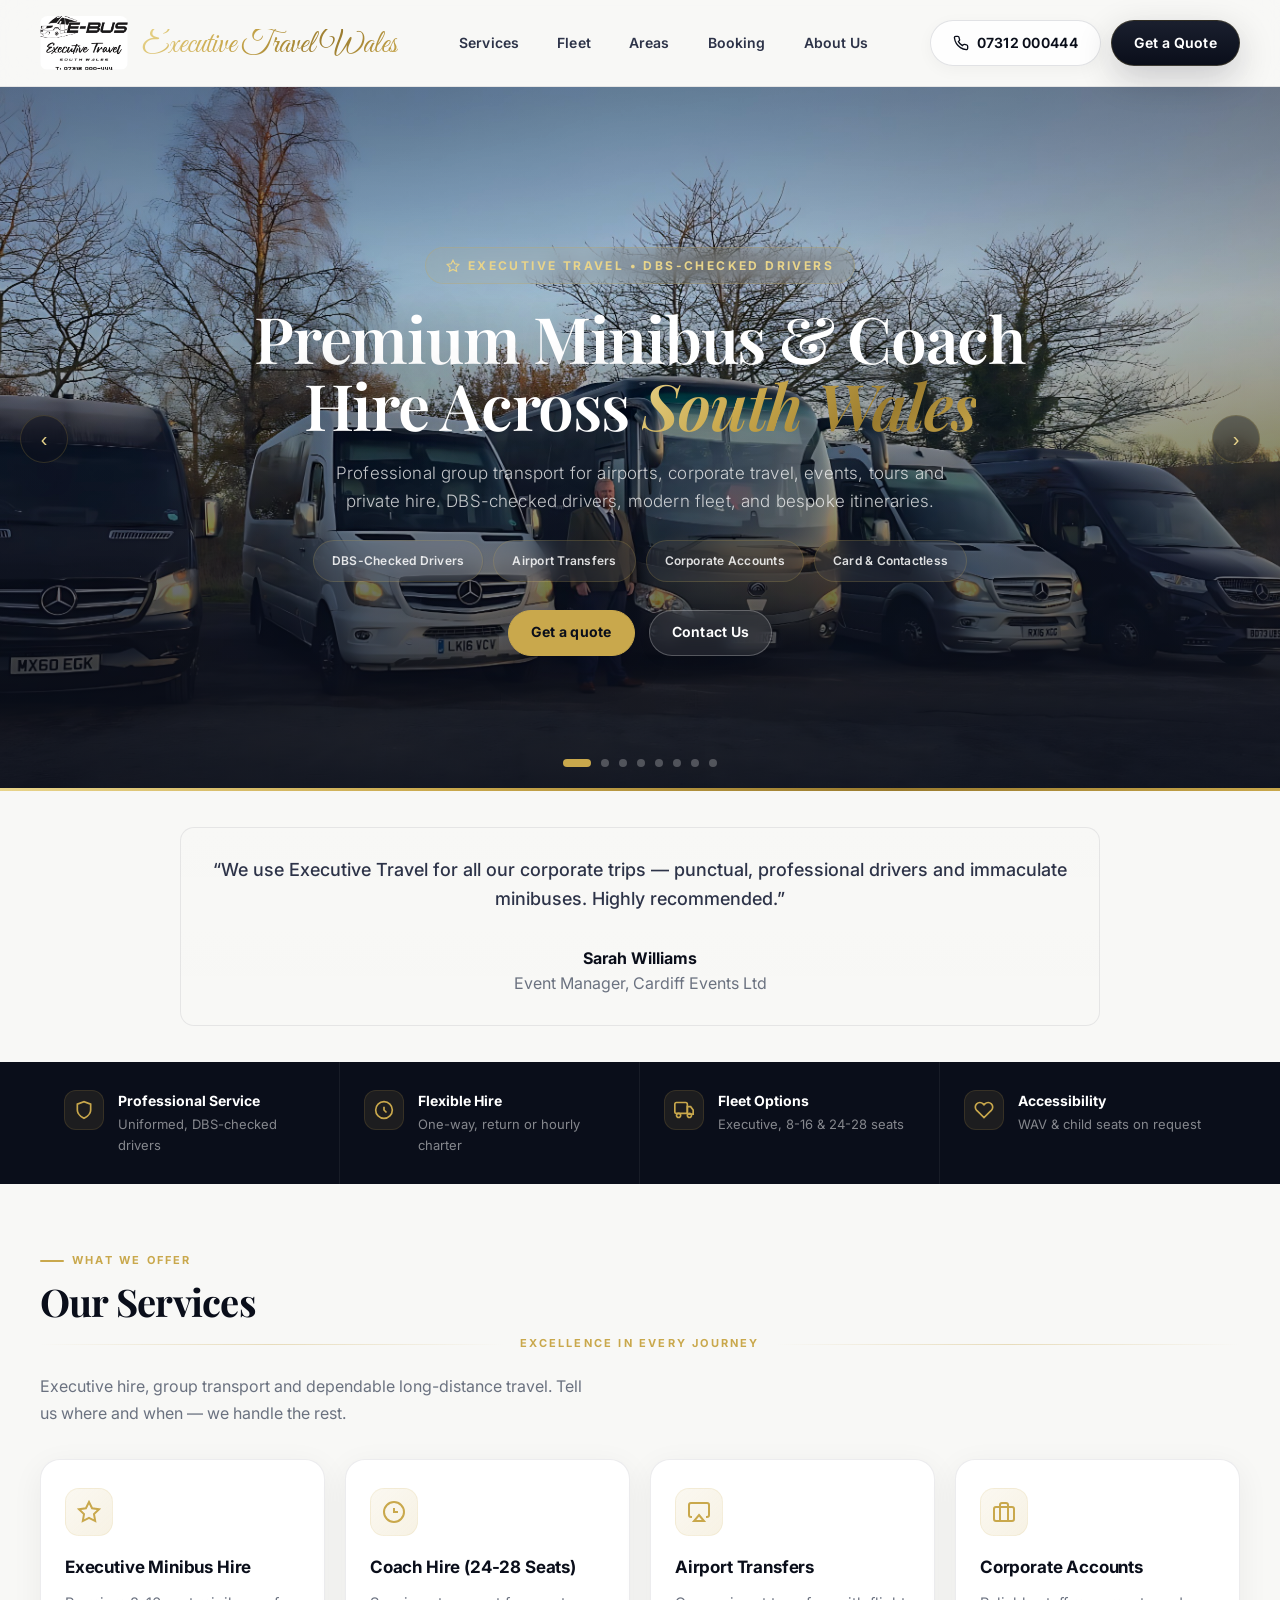
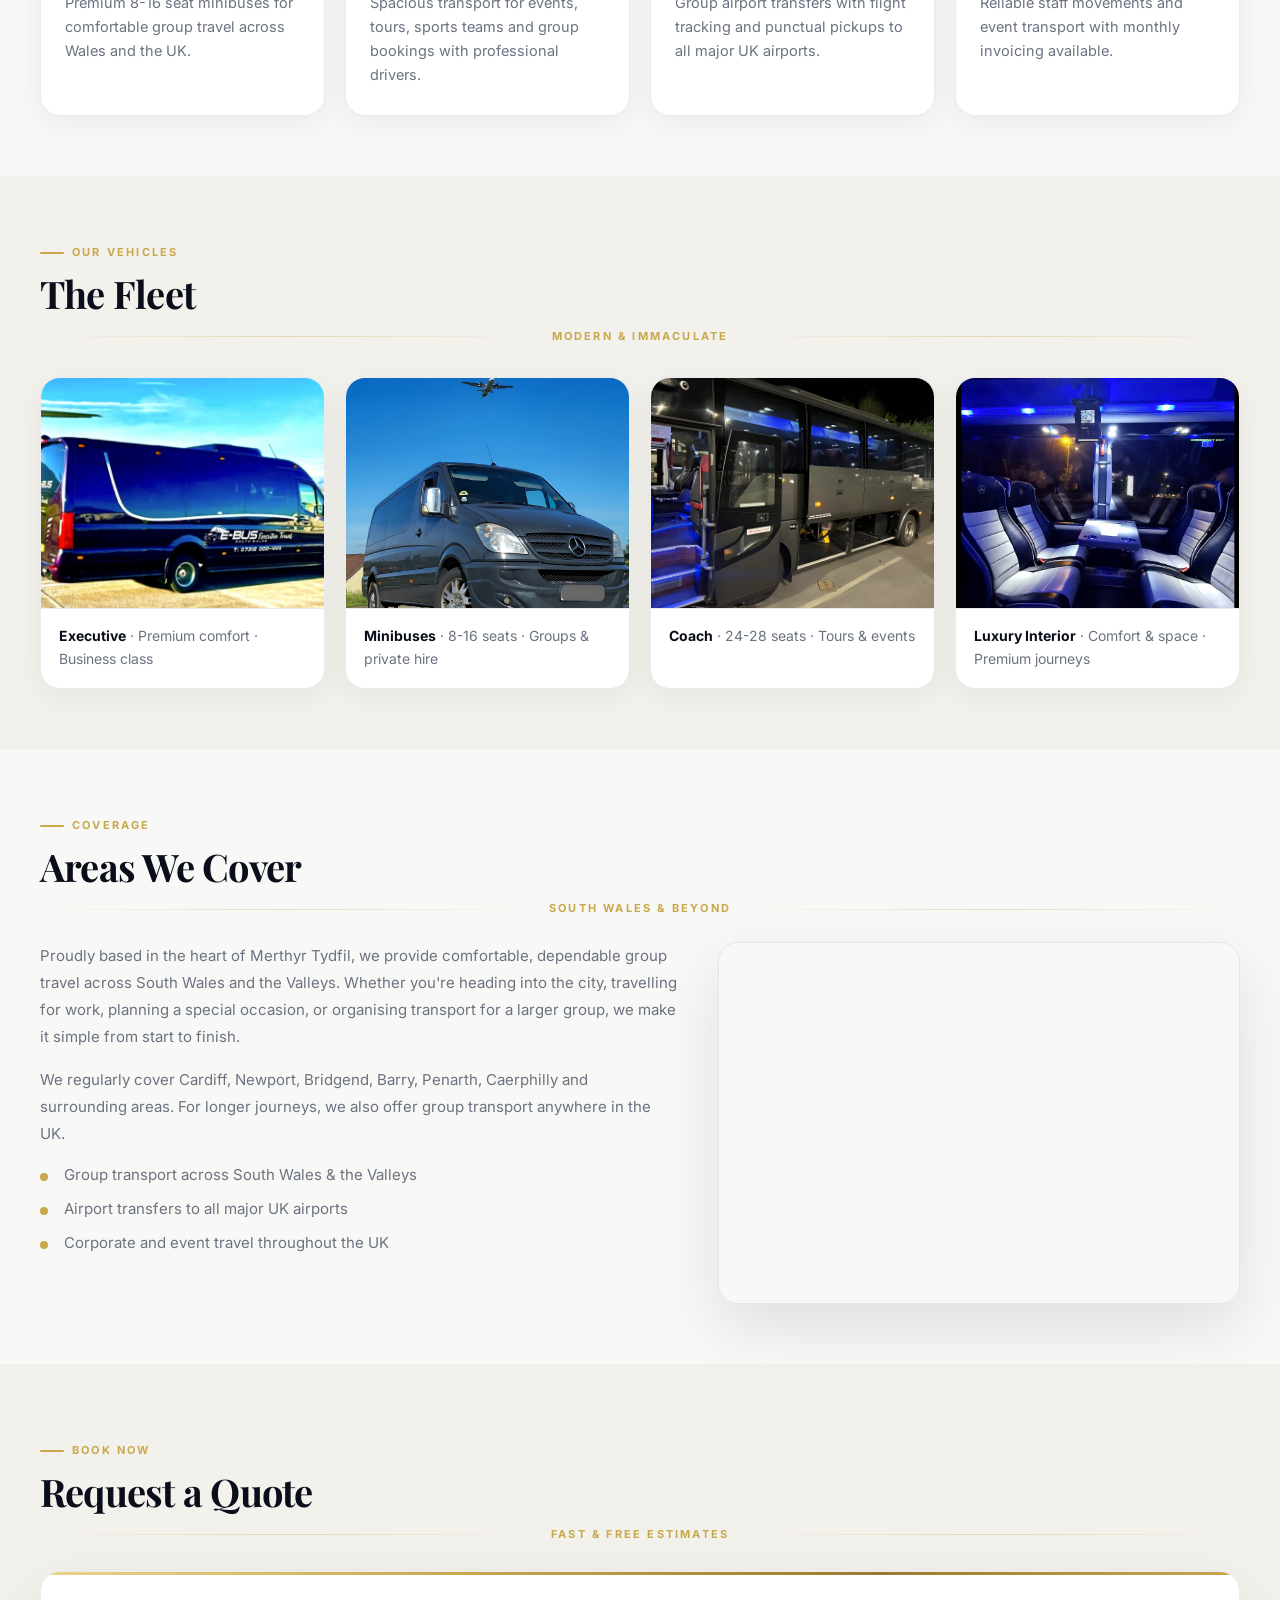
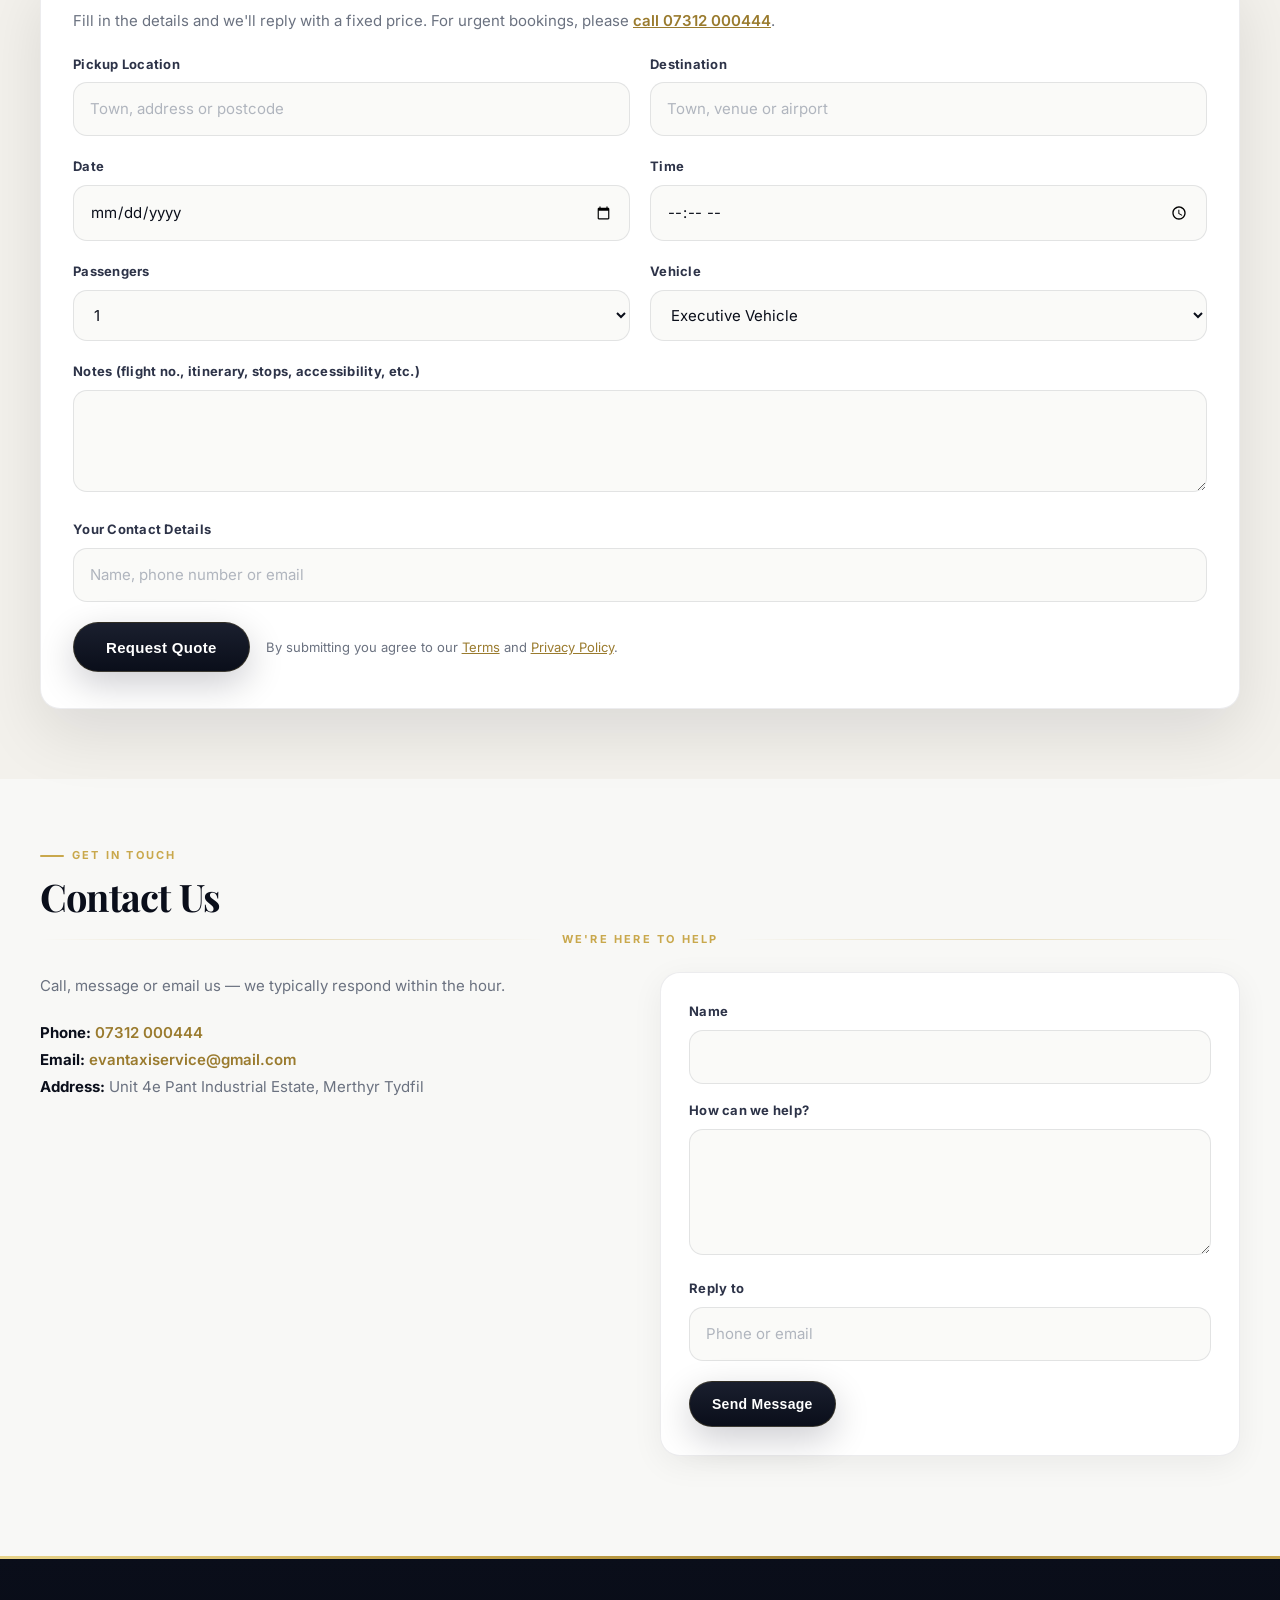
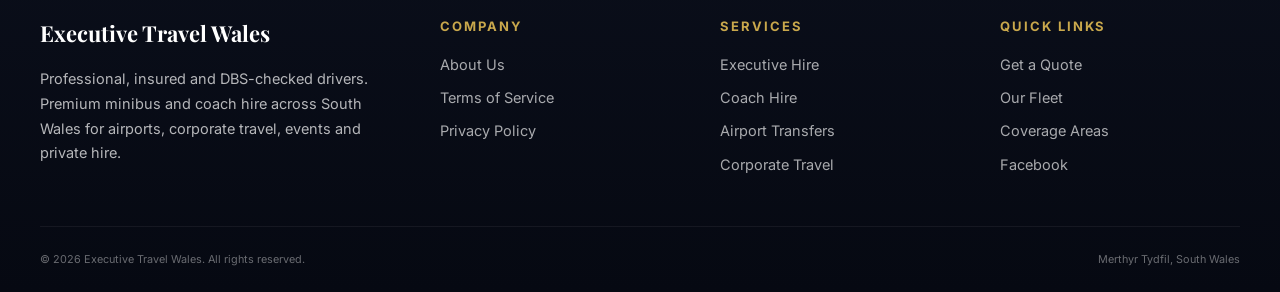
==== index.html @ 4533da05 "SEO overhaul: add structured data, FAQPage schema, cross-links - Homepage: add LocalBusiness + Organ" ====
<!DOCTYPE html>
<html lang="en-GB">
<head>
  <meta charset="utf-8" />
  <meta http-equiv="X-UA-Compatible" content="IE=edge" />
  <meta name="viewport" content="width=device-width, initial-scale=1" />

  <title>Executive Travel Wales | Premium Minibus &amp; Coach Hire</title>
  <meta name="description" content="Executive Travel Wales — premium minibus and coach hire across South Wales. Airport transfers, corporate travel, events and group transport with professional DBS-checked drivers." />
  <meta name="theme-color" content="#0a0e1a" />
  <link rel="canonical" href="https://executivetravel.wales/" />
  
  <!-- Open Graph / Social Media -->
  <meta property="og:type" content="business.business" />
  <meta property="og:url" content="https://executivetravel.wales/" />
  <meta property="og:title" content="Executive Travel Wales | Premium Minibus &amp; Coach Hire" />
  <meta property="og:description" content="Executive Travel Wales — premium minibus and coach hire across South Wales. Airport transfers, corporate travel, events and group transport with professional DBS-checked drivers." />
  <meta property="og:image" content="https://executivetravel.wales/assets/og-image.jpg" />
  <meta name="twitter:card" content="summary_large_image" />
  <meta name="twitter:url" content="https://executivetravel.wales/" />
  <meta name="twitter:title" content="Executive Travel Wales | Premium Minibus &amp; Coach Hire" />
  <meta name="twitter:description" content="Executive Travel Wales — premium minibus and coach hire across South Wales. Airport transfers, corporate travel, events and group transport." />
  
  <link rel="preconnect" href="https://fonts.googleapis.com">
  <link rel="preconnect" href="https://fonts.gstatic.com" crossorigin>
  <link href="https://fonts.googleapis.com/css2?family=Great+Vibes&family=Inter:wght@300;400;500;600;700;800&family=Playfair+Display:ital,wght@0,400;0,500;0,600;0,700;1,400&display=swap" rel="stylesheet">
  <link rel="stylesheet" href="css/styles.css">

  <!-- Structured Data -->
  <script type="application/ld+json">
  {
    "@context": "https://schema.org",
    "@type": "LocalBusiness",
    "name": "Executive Travel Wales",
    "description": "Premium minibus and coach hire across South Wales. Airport transfers, corporate travel, events and group transport with professional DBS-checked drivers.",
    "url": "https://executivetravel.wales",
    "telephone": "+447312000444",
    "email": "evantaxiservice@gmail.com",
    "image": "https://executivetravel.wales/assets/logo.jpg",
    "logo": "https://executivetravel.wales/assets/logo.jpg",
    "priceRange": "££-£££",
    "currenciesAccepted": "GBP",
    "paymentAccepted": "Cash, Credit Card, Contactless",
    "address": {
      "@type": "PostalAddress",
      "streetAddress": "Unit 4e Pant Industrial Estate",
      "addressLocality": "Merthyr Tydfil",
      "addressRegion": "South Wales",
      "postalCode": "CF48 2SR",
      "addressCountry": "GB"
    },
    "geo": {
      "@type": "GeoCoordinates",
      "latitude": 51.749,
      "longitude": -3.378
    },
    "openingHoursSpecification": {
      "@type": "OpeningHoursSpecification",
      "dayOfWeek": ["Monday","Tuesday","Wednesday","Thursday","Friday","Saturday","Sunday"],
      "opens": "00:00",
      "closes": "23:59"
    },
    "areaServed": [
      {"@type": "City", "name": "Merthyr Tydfil"},
      {"@type": "City", "name": "Cardiff"},
      {"@type": "City", "name": "Newport"},
      {"@type": "City", "name": "Bridgend"},
      {"@type": "City", "name": "Caerphilly"},
      {"@type": "City", "name": "Barry"},
      {"@type": "City", "name": "Penarth"},
      {"@type": "AdministrativeArea", "name": "South Wales"}
    ],
    "serviceType": ["Minibus Hire", "Coach Hire", "Airport Transfers", "Corporate Travel", "Event Transport"],
    "sameAs": [
      "https://www.facebook.com/E-bus"
    ]
  }
  </script>
  <script type="application/ld+json">
  {
    "@context": "https://schema.org",
    "@type": "Organization",
    "name": "Executive Travel Wales",
    "url": "https://executivetravel.wales",
    "logo": "https://executivetravel.wales/assets/logo.jpg",
    "contactPoint": {
      "@type": "ContactPoint",
      "telephone": "+447312000444",
      "contactType": "Customer Service",
      "email": "evantaxiservice@gmail.com",
      "availableLanguage": "English",
      "areaServed": "GB"
    },
    "sameAs": [
      "https://www.facebook.com/E-bus"
    ]
  }
  </script>
</head>

<body>
  <a class="hidden" href="#main">Skip to content</a>

  <!-- HEADER -->
  <header class="site-header" role="banner" aria-label="Primary">
    <div class="container header-row">
      <a class="brand" href="#home">
        <img src="assets/logo.jpg" alt="Executive Travel Wales Logo">
        <span class="brand-name">Executive Travel Wales</span>
      </a>

      <nav class="main-nav" aria-label="Main navigation">
        <a href="#services">Services</a>
        <a href="#fleet">Fleet</a>
        <a href="#areas">Areas</a>
        <a href="#quote">Booking</a>
        <a href="aboutus.html">About Us</a>
      </nav>

      <div class="header-actions">
        <a class="btn btn-outline" href="tel:+447312000444">
          <svg style="width:16px;height:16px;margin-right:8px" fill="none" stroke="currentColor" stroke-width="2" viewBox="0 0 24 24"><path d="M22 16.92v3a2 2 0 01-2.18 2 19.79 19.79 0 01-8.63-3.07 19.5 19.5 0 01-6-6A19.79 19.79 0 012.12 4.18 2 2 0 014.11 2h3a2 2 0 012 1.72c.127.96.361 1.903.7 2.81a2 2 0 01-.45 2.11L8.09 9.91a16 16 0 006 6l1.27-1.27a2 2 0 012.11-.45c.907.339 1.85.573 2.81.7A2 2 0 0122 16.92z"/></svg>
          07312 000444
        </a>
        <a class="btn btn-primary" href="#quote">Get a Quote</a>
      </div>
    </div>
  </header>

  <!-- HERO -->
  <section class="hero hero-carousel" id="home" role="region" aria-label="Hero — Executive Travel Wales">
    <div class="slides" aria-hidden="true">
      <figure class="slide is-active">
        <img src="assets/bus1-new.jpg" alt="Executive Travel minibus on road" fetchpriority="high" decoding="async">
      </figure>
      <figure class="slide">
        <img src="assets/bus2-new.jpg" alt="Executive Travel minibus exterior" decoding="async">
      </figure>
      <figure class="slide">
        <img src="assets/bus3-new.jpg" alt="Coach parked ready for boarding" decoding="async">
      </figure>
      <figure class="slide">
        <img src="assets/bus4-new.jpg" alt="Luxury minibus interior" decoding="async">
      </figure>
      <figure class="slide">
        <img src="assets/bus5-new.jpg" alt="Minibus at an airport pickup" decoding="async">
      </figure>
      <figure class="slide">
        <img src="assets/bus6-new.jpg" alt="Executive coach on motorway" decoding="async">
      </figure>
      <figure class="slide">
        <img src="assets/bus8-new.jpg" alt="Passenger boarding a coach" decoding="async">
      </figure>
      <figure class="slide">
        <img src="assets/bus9-new.jpg" alt="Fleet lineup of minibuses and coaches" decoding="async">
      </figure>
      <div class="scrim"></div>
    </div>

    <div class="container hero-inner">
      <div class="hero-content">
        <div class="hero-eyebrow"> 
          <svg fill="none" stroke="currentColor" stroke-width="2" viewBox="0 0 24 24"><path d="M12 2L15.09 8.26 22 9.27 17 14.14 18.18 21.02 12 17.77 5.82 21.02 7 14.14 2 9.27 8.91 8.26 12 2z"/></svg>
          Executive Travel • DBS-Checked Drivers
        </div>

        <h1 class="hero-title">
          Premium Minibus &amp; Coach Hire Across <em>South Wales</em>
        </h1>

        <p class="hero-sub">
          Professional group transport for airports, corporate travel, events, tours and private hire.
          DBS-checked drivers, modern fleet, and bespoke itineraries.
        </p>

        <div class="hero-badges" aria-label="Service highlights">
          <span class="pill">DBS-Checked Drivers</span>
          <span class="pill">Airport Transfers</span>
          <span class="pill">Corporate Accounts</span>
          <span class="pill">Card &amp; Contactless</span>
        </div>

        <div class="hero-ctas">
          <a href="#quote" class="btn btn-primary" id="primary-cta">Get a quote</a>
          <a href="#contact" class="btn btn-outline">Contact Us</a>
        </div>
      </div>
    </div>

    <button class="nav prev" aria-label="Previous slide" type="button">&#8249;</button>
    <button class="nav next" aria-label="Next slide" type="button">&#8250;</button>
    <div class="dots" role="tablist" aria-label="Hero slides"></div>
  </section>

  <!-- TESTIMONIAL (trust) -->
  <section class="testimonial" aria-label="Customer testimonial">
    <div class="container">
      <div class="testimonial-inner reveal">
        <blockquote>
          “We use Executive Travel for all our corporate trips — punctual, professional
          drivers and immaculate minibuses. Highly recommended.”
        </blockquote>
        <div class="byline">
          <div>
            <strong>Sarah Williams</strong>
            <div class="muted">Event Manager, Cardiff Events Ltd</div>
          </div>
        </div>
      </div>
    </div>
  </section>

  <!-- TRUST STRIP -->
  <div class="strip">
    <div class="container strip-grid">
      <div class="kv">
        <div class="kv-icon">
          <svg fill="none" stroke="currentColor" stroke-width="2" viewBox="0 0 24 24"><path d="M12 22s8-4 8-10V5l-8-3-8 3v7c0 6 8 10 8 10z"/></svg>
        </div>
        <div>
          <div class="label">Professional Service</div>
          <div class="sub">Uniformed, DBS-checked drivers</div>
        </div>
      </div>
      <div class="kv">
        <div class="kv-icon">
          <svg fill="none" stroke="currentColor" stroke-width="2" viewBox="0 0 24 24"><path d="M12 8v4l3 3"/><circle cx="12" cy="12" r="10"/></svg>
        </div>
        <div>
          <div class="label">Flexible Hire</div>
          <div class="sub">One-way, return or hourly charter</div>
        </div>
      </div>
      <div class="kv">
        <div class="kv-icon">
          <svg fill="none" stroke="currentColor" stroke-width="2" viewBox="0 0 24 24"><rect x="1" y="3" width="15" height="13" rx="2"/><path d="M16 8h4l3 4v5h-7V8zM5.5 21a2.5 2.5 0 100-5 2.5 2.5 0 000 5zM18.5 21a2.5 2.5 0 100-5 2.5 2.5 0 000 5z"/></svg>
        </div>
        <div>
          <div class="label">Fleet Options</div>
          <div class="sub">Executive, 8-16 &amp; 24-28 seats</div>
        </div>
      </div>
      <div class="kv">
        <div class="kv-icon">
          <svg fill="none" stroke="currentColor" stroke-width="2" viewBox="0 0 24 24"><path d="M20.84 4.61a5.5 5.5 0 00-7.78 0L12 5.67l-1.06-1.06a5.5 5.5 0 00-7.78 7.78l1.06 1.06L12 21.23l7.78-7.78 1.06-1.06a5.5 5.5 0 000-7.78z"/></svg>
        </div>
        <div>
          <div class="label">Accessibility</div>
          <div class="sub">WAV &amp; child seats on request</div>
        </div>
      </div>
    </div>
  </div>

  <!-- MAIN CONTENT -->
  <main id="main" role="main">

    <!-- SERVICES -->
    <section id="services" aria-labelledby="services-title">
      <div class="container">
        <div class="reveal">
          <div class="section-label">What We Offer</div>
          <h2 id="services-title">Our Services</h2>
          <div class="gold-divider"><span>Excellence in Every Journey</span></div>
          <p class="section-desc">Executive hire, group transport and dependable long-distance travel. Tell us where and when — we handle the rest.</p>
        </div>

        <div class="card-grid" role="list">
          <article class="card reveal reveal-delay-1" role="listitem">
            <div class="card-icon">
              <svg fill="none" stroke="currentColor" stroke-width="2" viewBox="0 0 24 24"><path d="M12 2L15.09 8.26 22 9.27 17 14.14 18.18 21.02 12 17.77 5.82 21.02 7 14.14 2 9.27 8.91 8.26 12 2z"/></svg>
            </div>
            <h3>Executive Minibus Hire</h3>
            <p>Premium 8-16 seat minibuses for comfortable group travel across Wales and the UK.</p>
          </article>
          <article class="card reveal reveal-delay-2" role="listitem">
            <div class="card-icon">
              <svg fill="none" stroke="currentColor" stroke-width="2" viewBox="0 0 24 24"><circle cx="12" cy="12" r="10"/><path d="M16 12H12V8"/></svg>
            </div>
            <h3>Coach Hire (24-28 Seats)</h3>
            <p>Spacious transport for events, tours, sports teams and group bookings with professional drivers.</p>
          </article>
          <article class="card reveal reveal-delay-3" role="listitem">
            <div class="card-icon">
              <svg fill="none" stroke="currentColor" stroke-width="2" viewBox="0 0 24 24"><path d="M5 17H4a2 2 0 01-2-2V5a2 2 0 012-2h16a2 2 0 012 2v10a2 2 0 01-2 2h-1"/><polygon points="12 15 17 21 7 21 12 15"/></svg>
            </div>
            <h3>Airport Transfers</h3>
            <p>Group airport transfers with flight tracking and punctual pickups to all major UK airports.</p>
          </article>
          <article class="card reveal reveal-delay-4" role="listitem">
            <div class="card-icon">
              <svg fill="none" stroke="currentColor" stroke-width="2" viewBox="0 0 24 24"><rect x="2" y="7" width="20" height="14" rx="2" ry="2"/><path d="M16 21V5a2 2 0 00-2-2h-4a2 2 0 00-2 2v16"/></svg>
            </div>
            <h3>Corporate Accounts</h3>
            <p>Reliable staff movements and event transport with monthly invoicing available.</p>
          </article>
        </div>
      </div>
    </section>

    <!-- FLEET -->
    <section id="fleet" aria-labelledby="fleet-title" style="background:var(--bg-warm);">
      <div class="container">
        <div class="reveal">
          <div class="section-label">Our Vehicles</div>
          <h2 id="fleet-title">The Fleet</h2>
          <div class="gold-divider"><span>Modern &amp; Immaculate</span></div>
        </div>

        <div class="fleet">
          <figure class="reveal reveal-delay-1">
            <img src="assets/fleet-exec.jpg" alt="Executive vehicle" loading="lazy" />
            <figcaption><strong>Executive</strong> &middot; Premium comfort &middot; Business class</figcaption>
          </figure>
          <figure class="reveal reveal-delay-2">
            <img src="assets/bus14-new.jpg" alt="Minibuses fleet" loading="lazy" />
            <figcaption><strong>Minibuses</strong> &middot; 8-16 seats &middot; Groups &amp; private hire</figcaption>
          </figure>
          <figure class="reveal reveal-delay-3">
            <img src="assets/bus8-new.jpg" alt="Luxury coach" loading="lazy" />
            <figcaption><strong>Coach</strong> &middot; 24-28 seats &middot; Tours &amp; events</figcaption>
          </figure>
          <figure class="reveal reveal-delay-4">
            <img src="assets/fleet-interior-1600.jpg" alt="Luxury interior" loading="lazy" />
            <figcaption><strong>Luxury Interior</strong> &middot; Comfort &amp; space &middot; Premium journeys</figcaption>
          </figure>
        </div>
      </div>
    </section>

    <!-- AREAS -->
    <section id="areas" aria-labelledby="areas-title">
      <div class="container">
        <div class="reveal">
          <div class="section-label">Coverage</div>
          <h2 id="areas-title">Areas We Cover</h2>
          <div class="gold-divider"><span>South Wales &amp; Beyond</span></div>
        </div>

        <div class="two-col">
          <div class="areas-text reveal">
            <p>
              Proudly based in the heart of Merthyr Tydfil, we provide comfortable, dependable group travel across South Wales and the Valleys. Whether you're heading into the city, travelling for work, planning a special occasion, or organising transport for a larger group, we make it simple from start to finish.
            </p>
            <p>
              We regularly cover Cardiff, Newport, Bridgend, Barry, Penarth, Caerphilly and surrounding areas. For longer journeys, we also offer group transport anywhere in the UK.
            </p>
            <ul>
              <li>Group transport across South Wales &amp; the Valleys</li>
              <li>Airport transfers to all major UK airports</li>
              <li>Corporate and event travel throughout the UK</li>
            </ul>
          </div>

          <div class="reveal reveal-delay-2">
            <div class="map-wrapper">
              <iframe title="Service area map"
                src="https://www.google.com/maps/embed?pb=!1m18!1m12!1m3!1d15959.802!2d-3.186!3d51.481!2m3!1f0!2f0!3f0!3m2!1i1024!2i768!4f13.1!3m3!1m2!1s0x486e1cbf8b0c4d4f%3A0x44e7d0c!2sCardiff!5e0!3m2!1sen!2suk!4v0000000000"
                width="100%" height="360"
                allowfullscreen="" loading="lazy" referrerpolicy="no-referrer-when-downgrade"></iframe>
            </div>
          </div>
        </div>
      </div>
    </section>

    <!-- BOOKING -->
    <section id="quote" aria-labelledby="quote-title" style="background:var(--bg-warm);padding:70px 0;">
      <div class="container">
        <div class="reveal">
          <div class="section-label">Book Now</div>
          <h2 id="quote-title">Request a Quote</h2>
          <div class="gold-divider"><span>Fast &amp; Free Estimates</span></div>
        </div>

        <form
          class="quote reveal"
          id="quoteForm"
          aria-describedby="quote-help"
        >
          <input type="hidden" name="access_key" value="umud yrjj dwmb pqcw">
          <input type="hidden" name="subject" value="New Booking Request – Executive Travel Wales">
          <input type="hidden" name="from_name" value="Executive Travel Wales Website">
          <p id="quote-help" class="muted full" style="font-size:15px;line-height:1.7;">
            Fill in the details and we'll reply with a fixed price. For urgent bookings, please
            <a href="tel:+447312000444" style="color:var(--gold-dark);font-weight:600;">call 07312 000444</a>.
          </p>

          <div>
            <label for="pickup">Pickup Location</label>
            <input id="pickup" name="pickup" placeholder="Town, address or postcode" autocomplete="address-line1" required />
          </div>
          <div>
            <label for="dropoff">Destination</label>
            <input id="dropoff" name="dropoff" placeholder="Town, venue or airport" required />
          </div>
          <div>
            <label for="date">Date</label>
            <input id="date" name="date" type="date" required />
          </div>
          <div>
            <label for="time">Time</label>
            <input id="time" name="time" type="time" required />
          </div>
          <div>
            <label for="passengers">Passengers</label>
            <select id="passengers" name="passengers">
              <option>1</option><option>2</option><option>3</option><option>4</option>
              <option>5</option><option>6</option><option>7</option><option>8+</option>
            </select>
          </div>
          <div>
            <label for="vehicle">Vehicle</label>
            <select id="vehicle" name="vehicle">
              <option>Executive Vehicle</option>
              <option>Minibus (8 seats)</option>
              <option>Minibus (16 seats)</option>
              <option>Coach (24 seats)</option>
              <option>Coach (28 seats)</option>
            </select>
          </div>
          <div class="full">
            <label for="notes">Notes (flight no., itinerary, stops, accessibility, etc.)</label>
            <textarea id="notes" name="notes" rows="3"></textarea>
          </div>
          <div class="full">
            <label for="contact">Your Contact Details</label>
            <input id="contact" name="contact" placeholder="Name, phone number or email" required />
          </div>
          <div class="full" style="display:flex;align-items:center;gap:16px;flex-wrap:wrap;">
            <button class="btn btn-primary" type="submit" style="height:50px;padding:0 32px;font-size:15px;">Request Quote</button>
            <small class="muted" style="font-size:13px;">By submitting you agree to our <a href="terms.html" style="color:var(--gold-dark);">Terms</a> and <a href="privacy.html" style="color:var(--gold-dark);">Privacy Policy</a>.</small>
          </div>
          <p id="quote-success" class="full hidden" role="status">Thanks! We'll get back to you shortly.</p>
        </form>
      </div>
    </section>

    <!-- CONTACT -->
    <section id="contact" aria-labelledby="contact-title">
      <div class="container">
        <div class="reveal">
          <div class="section-label">Get in Touch</div>
          <h2 id="contact-title">Contact Us</h2>
          <div class="gold-divider"><span>We're Here to Help</span></div>
        </div>

        <div class="contact-grid">
          <div class="contact-info reveal">
            <p>Call, message or email us — we typically respond within the hour.</p>
            <p style="margin-top:20px;">
              <strong style="color:var(--ink);">Phone:</strong> <a href="tel:+447312000444">07312 000444</a><br>
              <strong style="color:var(--ink);">Email:</strong> <a href="mailto:evantaxiservice@gmail.com">evantaxiservice@gmail.com</a><br>
              <strong style="color:var(--ink);">Address:</strong> <span style="color:var(--muted);">Unit 4e Pant Industrial Estate, Merthyr Tydfil</span>
            </p>
          </div>

          <div class="contact-card reveal reveal-delay-2">
            <form id="contactForm">
              <input type="hidden" name="access_key" value="umud yrjj dwmb pqcw">
              <input type="hidden" name="subject" value="New Contact Message – Executive Travel Wales">
              <input type="hidden" name="from_name" value="Executive Travel Wales Website">
              <div>
                <label for="cname">Name</label>
                <input id="cname" name="name" required />
              </div>
              <div>
                <label for="cfrom" style="margin-top:16px;">How can we help?</label>
                <textarea id="cfrom" name="message" rows="4" required></textarea>
              </div>
              <div>
                <label for="creply" style="margin-top:16px;">Reply to</label>
                <input id="creply" name="reply" placeholder="Phone or email" required />
              </div>
              <div style="margin-top:20px;">
                <button class="btn btn-primary" type="submit">Send Message</button>
              </div>
              <p id="contact-success" class="hidden" role="status" style="margin-top:12px;color:var(--gold-dark);font-weight:600;">Thanks! We'll reply shortly.</p>
            </form>
          </div>
        </div>
      </div>
    </section>
  </main>

  <!-- FOOTER -->
  <footer class="footer" role="contentinfo">
    <div class="container">
      <div class="footer-top">
        <div>
          <h3>Executive Travel Wales</h3>
          <p>Professional, insured and DBS-checked drivers. Premium minibus and coach hire across South Wales for airports, corporate travel, events and private hire.</p>
        </div>
        <div>
          <h4>Company</h4>
          <ul>
            <li><a href="aboutus.html">About Us</a></li>
            <li><a href="terms.html">Terms of Service</a></li>
            <li><a href="privacy.html">Privacy Policy</a></li>
          </ul>
        </div>
        <div>
          <h4>Services</h4>
          <ul>
            <li><a href="#services">Executive Hire</a></li>
            <li><a href="#services">Coach Hire</a></li>
            <li><a href="#services">Airport Transfers</a></li>
            <li><a href="#services">Corporate Travel</a></li>
          </ul>
        </div>
        <div>
          <h4>Quick Links</h4>
          <ul>
            <li><a href="#quote">Get a Quote</a></li>
            <li><a href="#fleet">Our Fleet</a></li>
            <li><a href="#areas">Coverage Areas</a></li>
            <li><a href="https://www.facebook.com/E-bus" target="_blank" rel="noopener noreferrer">Facebook</a></li>
          </ul>
        </div>
      </div>

      <div class="footer-bottom">
        <small>&copy; <span id="y"></span> Executive Travel Wales. All rights reserved.</small>
        <small>Merthyr Tydfil, South Wales</small>
      </div>
    </div>
  </footer>

  <!-- BACK TO TOP -->
  <button class="back-to-top" aria-label="Back to top" type="button">
    <svg fill="none" stroke="currentColor" stroke-width="2.5" viewBox="0 0 24 24"><path d="M18 15l-6-6-6 6"/></svg>
  </button>

  <script src="js/main.js" defer></script>
</body>
</html>
---- css/styles.css ----
/* ============================================================
   Executive Travel Wales — Master Stylesheet
   ============================================================ */

/* ===== 1. DESIGN TOKENS ===== */
:root {
  --bg: #f8f8f6;
  --bg-warm: #f3f1ec;
  --ink: #0a0e1a;
  --ink-soft: #2d3348;
  --muted: #6b7280;
  --line: rgba(15,23,42,.08);
  --card: #ffffff;
  --radius: 20px;
  --radius-sm: 14px;
  --shadow: 0 24px 64px rgba(2,6,23,.10);
  --shadow-soft: 0 8px 32px rgba(2,6,23,.06);
  --shadow-hover: 0 32px 80px rgba(2,6,23,.14);
  --gold: #c9a84c;
  --gold-light: #e8d48b;
  --gold-dark: #9a7b2e;
  --gold-glow: rgba(201,168,76,.15);
  --gold-gradient: linear-gradient(135deg, #e8d48b 0%, #c9a84c 35%, #9a7b2e 70%, #c9a84c 100%);
  --transition: cubic-bezier(.22,1,.36,1);
}

/* ===== 2. RESET & BASE ===== */
*, *::before, *::after { box-sizing: border-box; margin: 0; padding: 0; }
html { scroll-behavior: smooth; }
html, body { height: 100%; }

body {
  font-family: "Inter", system-ui, -apple-system, "Segoe UI", Roboto, sans-serif;
  background: var(--bg);
  color: var(--ink);
  overflow-x: hidden;
  line-height: 1.6;
  -webkit-font-smoothing: antialiased;
  -moz-osx-font-smoothing: grayscale;
}

a { color: inherit; }
img { display: block; max-width: 100%; }

/* ===== 3. UTILITIES ===== */
.container {
  width: min(1200px, calc(100% - 48px));
  margin-inline: auto;
}
.center { text-align: center; }
.muted { color: var(--muted); }
.hidden { position: absolute; left: -9999px; width: 1px; height: 1px; overflow: hidden; }

/* ===== 4. SCROLL REVEAL ===== */
.reveal {
  opacity: 0;
  transform: translateY(40px);
  transition: opacity .8s var(--transition), transform .8s var(--transition);
}
.reveal.is-visible {
  opacity: 1;
  transform: translateY(0);
}
.reveal-delay-1 { transition-delay: .1s; }
.reveal-delay-2 { transition-delay: .2s; }
.reveal-delay-3 { transition-delay: .3s; }
.reveal-delay-4 { transition-delay: .35s; }

/* ===== 5. GOLD DIVIDER ===== */
.gold-divider {
  display: flex;
  align-items: center;
  gap: 16px;
  margin: 12px 0 20px;
}
.gold-divider::before,
.gold-divider::after {
  content: '';
  flex: 1;
  height: 1px;
  background: linear-gradient(90deg, transparent, var(--gold), transparent);
  opacity: .35;
}
.gold-divider span {
  color: var(--gold);
  font-size: 11px;
  font-weight: 700;
  letter-spacing: .2em;
  text-transform: uppercase;
}

/* ===== 6. BUTTONS ===== */
.btn {
  display: inline-flex;
  align-items: center;
  justify-content: center;
  height: 46px;
  padding: 0 22px;
  border-radius: 999px;
  border: 1px solid transparent;
  text-decoration: none;
  font-weight: 650;
  font-size: 14px;
  letter-spacing: .02em;
  cursor: pointer;
  transition: all .3s var(--transition);
  white-space: nowrap;
  position: relative;
  overflow: hidden;
}
.btn:active { transform: translateY(1px); }

.btn-primary {
  background: linear-gradient(180deg, #1a1f2e, #0a0e1a);
  color: #fff;
  box-shadow: 0 12px 36px rgba(2,6,23,.20);
  border: 1px solid rgba(201,168,76,.2);
}
.btn-primary::before {
  content: '';
  position: absolute;
  inset: 0;
  background: linear-gradient(135deg, transparent 40%, rgba(201,168,76,.15) 50%, transparent 60%);
  transform: translateX(-100%);
  transition: transform .5s ease;
}
.btn-primary:hover::before { transform: translateX(100%); }
.btn-primary:hover {
  transform: translateY(-2px);
  box-shadow: 0 20px 50px rgba(2,6,23,.28);
  border-color: rgba(201,168,76,.4);
}

.btn-outline {
  background: rgba(255,255,255,.95);
  border-color: rgba(15,23,42,.12);
  color: var(--ink);
  box-shadow: 0 4px 16px rgba(2,6,23,.04);
}
.btn-outline:hover {
  transform: translateY(-2px);
  border-color: var(--gold);
  box-shadow: 0 12px 32px rgba(201,168,76,.1);
  color: var(--gold-dark);
}

.btn-gold {
  background: transparent;
  border: 1.5px solid var(--gold);
  color: var(--gold);
}
.btn-gold:hover {
  background: var(--gold);
  color: #0a0e1a;
  transform: translateY(-2px);
  box-shadow: 0 12px 36px rgba(201,168,76,.25);
}

.btn-ghost {
  background: transparent;
  box-shadow: none;
}

/* ===== 7. SITE HEADER (index page) ===== */
.site-header {
  position: sticky;
  top: 0;
  z-index: 100;
  background: rgba(248,248,246,.88);
  backdrop-filter: saturate(180%) blur(20px);
  -webkit-backdrop-filter: saturate(180%) blur(20px);
  border-bottom: 1px solid var(--line);
  transition: background .3s ease, box-shadow .3s ease;
}
.site-header.scrolled {
  background: rgba(248,248,246,.96);
  box-shadow: 0 4px 30px rgba(0,0,0,.06);
}

.header-row {
  display: grid;
  grid-template-columns: auto 1fr auto;
  align-items: center;
  gap: 24px;
  padding: 16px 0;
}

.brand {
  display: flex;
  align-items: center;
  gap: 14px;
  text-decoration: none;
  min-width: 280px;
}
.brand img {
  height: 54px;
  width: auto;
  object-fit: contain;
  border-radius: 8px;
}
.brand-name {
  font-family: "Great Vibes", cursive;
  font-size: 32px;
  font-weight: 400;
  line-height: 1;
  transform: translateY(2px);
  white-space: nowrap;
  background: var(--gold-gradient);
  -webkit-background-clip: text;
  background-clip: text;
  color: transparent;
}

.main-nav {
  justify-self: center;
  display: flex;
  gap: 6px;
  align-items: center;
}
.main-nav a {
  text-decoration: none;
  color: var(--ink-soft);
  font-weight: 600;
  font-size: 14px;
  padding: 10px 16px;
  border-radius: 12px;
  letter-spacing: .01em;
  transition: background .2s ease, color .2s ease;
  position: relative;
}
.main-nav a:hover {
  background: rgba(201,168,76,.08);
  color: var(--ink);
}
.main-nav a::after {
  content: '';
  position: absolute;
  bottom: 4px;
  left: 50%;
  width: 0;
  height: 2px;
  background: var(--gold);
  border-radius: 2px;
  transition: width .25s var(--transition), left .25s var(--transition);
}
.main-nav a:hover::after {
  width: 20px;
  left: calc(50% - 10px);
}

.header-actions {
  justify-self: end;
  display: flex;
  gap: 10px;
  align-items: center;
  flex-wrap: wrap;
  justify-content: flex-end;
}

/* ===== 8. SIMPLE HEADER (terms / privacy pages) ===== */
.nav {
  display: flex;
  align-items: center;
  justify-content: space-between;
  gap: 14px;
  padding: 14px 0;
  flex-wrap: wrap;
}

header:not(.site-header) {
  position: sticky;
  top: 0;
  z-index: 100;
  background: rgba(248,248,246,.88);
  backdrop-filter: saturate(180%) blur(20px);
  -webkit-backdrop-filter: saturate(180%) blur(20px);
  border-bottom: 1px solid var(--line);
  transition: background .3s ease, box-shadow .3s ease;
}

.logo {
  display: flex;
  align-items: center;
  gap: 12px;
  font-weight: 800;
  text-decoration: none;
}
.logo img {
  height: 48px;
  width: auto;
  object-fit: contain;
  border-radius: 6px;
}
.logo span {
  font-family: "Great Vibes", cursive;
  font-size: 28px;
  font-weight: 400;
  background: var(--gold-gradient);
  -webkit-background-clip: text;
  background-clip: text;
  color: transparent;
}

.cta {
  display: flex;
  gap: 10px;
  align-items: center;
  flex-wrap: wrap;
  justify-content: flex-end;
}

/* Gold heading (terms / privacy) */
.gold-heading {
  margin: 0 0 10px;
  font-size: clamp(32px, 5vw, 54px);
  line-height: 1.1;
  letter-spacing: -0.02em;
  font-weight: 700;
  font-family: "Playfair Display", serif;
  background: var(--gold-gradient);
  -webkit-background-clip: text;
  background-clip: text;
  color: transparent;
}

/* ===== 9. HERO CAROUSEL ===== */
.hero {
  position: relative;
  overflow: hidden;
  background: #0a0e1a;
  height: clamp(500px, 55vw, 750px);
}

.slides { position: absolute; inset: 0; }
.slide {
  position: absolute;
  inset: 0;
  opacity: 0;
  transition: opacity 1s ease;
}
.slide.is-active { opacity: 1; }

.slide img {
  width: 100%;
  height: 100%;
  object-fit: cover;
  object-position: center 65%;
  display: block;
  filter: brightness(1.05) contrast(1.05) saturate(1.1);
  transform: scale(1.03);
  transition: transform 8s ease;
}
.slide.is-active img {
  transform: scale(1);
}

.scrim {
  position: absolute;
  inset: 0;
  background:
    linear-gradient(180deg, rgba(10,14,26,.3) 0%, rgba(10,14,26,.15) 30%, rgba(10,14,26,.5) 70%, rgba(10,14,26,.85) 100%),
    radial-gradient(ellipse at 50% 40%, transparent 0%, rgba(10,14,26,.3) 100%);
  z-index: 1;
}

.hero::after {
  content: '';
  position: absolute;
  bottom: 0;
  left: 0;
  right: 0;
  height: 3px;
  background: var(--gold-gradient);
  z-index: 10;
}

.hero-inner {
  position: relative;
  z-index: 2;
  min-height: 100%;
  display: flex;
  align-items: center;
  justify-content: center;
  text-align: center;
  padding: 100px 0 90px;
}

.hero-content { max-width: 820px; padding: 0 16px; }

.hero-eyebrow {
  display: inline-flex;
  align-items: center;
  gap: 8px;
  font-size: 12px;
  font-weight: 700;
  letter-spacing: .2em;
  text-transform: uppercase;
  color: var(--gold-light);
  margin-bottom: 20px;
  padding: 8px 20px;
  border: 1px solid rgba(201,168,76,.25);
  border-radius: 999px;
  background: rgba(201,168,76,.08);
  backdrop-filter: blur(10px);
}
.hero-eyebrow svg { width: 14px; height: 14px; }

.hero-title {
  margin: 0 0 20px;
  color: #fff;
  font-family: "Playfair Display", serif;
  font-weight: 600;
  letter-spacing: -0.02em;
  line-height: 1.05;
  font-size: clamp(38px, 5vw, 72px);
  text-shadow: 0 4px 60px rgba(0,0,0,.5);
}
.hero-title em {
  font-style: italic;
  background: var(--gold-gradient);
  -webkit-background-clip: text;
  background-clip: text;
  color: transparent;
  text-shadow: none;
}

.hero-sub {
  margin: 0 auto 24px;
  max-width: 640px;
  color: rgba(255,255,255,.75);
  font-size: 17px;
  line-height: 1.7;
  font-weight: 300;
  letter-spacing: .01em;
}

.hero-badges {
  display: flex;
  justify-content: center;
  gap: 10px;
  flex-wrap: wrap;
  margin: 20px 0 28px;
}
.pill {
  font-size: 12px;
  padding: 10px 18px;
  border-radius: 999px;
  background: rgba(255,255,255,.06);
  border: 1px solid rgba(201,168,76,.2);
  color: rgba(255,255,255,.85);
  backdrop-filter: blur(12px);
  font-weight: 600;
  letter-spacing: .02em;
  transition: all .3s ease;
}
.pill:hover {
  background: rgba(201,168,76,.1);
  border-color: rgba(201,168,76,.4);
}

.hero-ctas {
  display: flex;
  justify-content: center;
  gap: 14px;
  flex-wrap: wrap;
}
.hero-ctas .btn-primary {
  background: var(--gold);
  color: #0a0e1a;
  border-color: var(--gold);
  font-weight: 700;
}
.hero-ctas .btn-primary:hover {
  background: var(--gold-light);
  box-shadow: 0 20px 50px rgba(201,168,76,.3);
}
.hero-ctas .btn-outline {
  background: rgba(255,255,255,.08);
  border-color: rgba(255,255,255,.25);
  color: #fff;
  backdrop-filter: blur(8px);
}
.hero-ctas .btn-outline:hover {
  background: rgba(255,255,255,.15);
  border-color: rgba(255,255,255,.5);
}

#primary-cta { outline-offset: 4px; }

/* Carousel prev/next */
.hero .nav {
  position: absolute;
  top: 50%;
  transform: translateY(-50%);
  width: 48px;
  height: 48px;
  border-radius: 999px;
  border: 1px solid rgba(201,168,76,.2);
  background: rgba(10,14,26,.4);
  color: var(--gold-light);
  display: flex;
  align-items: center;
  justify-content: center;
  cursor: pointer;
  z-index: 5;
  backdrop-filter: blur(12px);
  transition: all .3s var(--transition);
  font-size: 20px;
  padding: 0;
}
.hero .nav.prev { left: 20px; }
.hero .nav.next { right: 20px; }
.hero .nav:hover {
  background: rgba(201,168,76,.15);
  border-color: var(--gold);
  transform: translateY(-50%) scale(1.08);
}

/* Carousel dots */
.dots {
  position: absolute;
  bottom: 24px;
  left: 0; right: 0;
  display: flex;
  justify-content: center;
  gap: 10px;
  z-index: 5;
}
.dots button {
  width: 8px;
  height: 8px;
  border-radius: 999px;
  border: 0;
  background: rgba(255,255,255,.25);
  cursor: pointer;
  padding: 0;
  transition: all .3s var(--transition);
}
.dots button[aria-current="true"] {
  background: var(--gold);
  width: 28px;
}

/* ===== 10. TESTIMONIAL ===== */
.testimonial { background: transparent; padding: 36px 0; }
.testimonial-inner {
  display: flex;
  gap: 20px;
  align-items: center;
  justify-content: center;
  flex-direction: column;
  text-align: center;
  max-width: 920px;
  margin: 0 auto;
  background: linear-gradient(180deg, rgba(255,255,255,0.02), rgba(255,255,255,0.01));
  padding: 28px;
  border-radius: 14px;
  border: 1px solid var(--line);
}
.testimonial blockquote {
  margin: 0 0 12px;
  font-size: 18px;
  line-height: 1.6;
  color: var(--ink-soft);
  font-weight: 500;
}
.testimonial .byline {
  display: flex;
  gap: 12px;
  align-items: center;
}
.testimonial .byline img {
  width: 52px;
  height: 52px;
  border-radius: 999px;
  object-fit: cover;
  border: 2px solid rgba(201,168,76,.12);
}

/* ===== 11. TRUST STRIP ===== */
.strip {
  background: var(--ink);
  padding: 0;
  position: relative;
  z-index: 2;
}
.strip-grid {
  display: grid;
  grid-template-columns: repeat(4, 1fr);
  gap: 0;
}
.kv {
  padding: 28px 24px;
  display: flex;
  gap: 14px;
  align-items: flex-start;
  border-right: 1px solid rgba(255,255,255,.06);
  transition: background .3s ease;
}
.kv:last-child { border-right: none; }
.kv:hover { background: rgba(201,168,76,.04); }

.kv-icon {
  width: 40px;
  height: 40px;
  border-radius: 12px;
  background: rgba(201,168,76,.1);
  border: 1px solid rgba(201,168,76,.15);
  display: flex;
  align-items: center;
  justify-content: center;
  flex-shrink: 0;
  color: var(--gold);
}
.kv-icon svg { width: 20px; height: 20px; }

.kv .label {
  font-weight: 700;
  font-size: 14px;
  color: #fff;
  margin-bottom: 2px;
}
.kv .sub {
  color: rgba(255,255,255,.5);
  font-size: 13px;
}

/* ===== 12. SECTION SYSTEM ===== */
main { padding: 0 0 40px; }
section { padding: 60px 0; }

.section-label {
  display: inline-flex;
  align-items: center;
  gap: 8px;
  font-size: 11px;
  font-weight: 700;
  letter-spacing: .2em;
  text-transform: uppercase;
  color: var(--gold);
  margin-bottom: 10px;
}
.section-label::before {
  content: '';
  width: 24px;
  height: 2px;
  background: var(--gold);
  border-radius: 2px;
}

h2 {
  margin: 0 0 8px;
  font-family: "Playfair Display", serif;
  font-weight: 700;
  font-size: clamp(28px, 3vw, 38px);
  letter-spacing: -0.02em;
  color: var(--ink);
  line-height: 1.15;
}

.section-desc {
  color: var(--muted);
  font-size: 16px;
  line-height: 1.7;
  max-width: 560px;
}

/* ===== 13. SERVICE CARDS ===== */
.card-grid {
  display: grid;
  grid-template-columns: repeat(4, 1fr);
  gap: 20px;
  margin-top: 32px;
}
.card-grid .card {
  background: var(--card);
  border: 1px solid var(--line);
  border-radius: var(--radius);
  box-shadow: var(--shadow-soft);
  padding: 28px 24px;
  position: relative;
  overflow: hidden;
  transition: all .4s var(--transition);
}
.card-grid .card::before {
  content: '';
  position: absolute;
  top: 0;
  left: 0;
  right: 0;
  height: 3px;
  background: var(--gold-gradient);
  transform: scaleX(0);
  transform-origin: left;
  transition: transform .4s var(--transition);
}
.card-grid .card:hover::before { transform: scaleX(1); }
.card-grid .card:hover {
  transform: translateY(-6px);
  box-shadow: var(--shadow-hover);
  border-color: rgba(201,168,76,.15);
}

.card-icon {
  width: 48px;
  height: 48px;
  border-radius: 14px;
  background: linear-gradient(135deg, rgba(201,168,76,.08), rgba(201,168,76,.15));
  border: 1px solid rgba(201,168,76,.12);
  display: flex;
  align-items: center;
  justify-content: center;
  margin-bottom: 18px;
  color: var(--gold);
}
.card-icon svg { width: 24px; height: 24px; }

.card-grid .card h3 {
  margin: 0 0 10px;
  font-weight: 700;
  font-size: 17px;
  letter-spacing: -0.01em;
  color: var(--ink);
}
.card-grid .card p {
  color: var(--muted);
  margin: 0;
  font-size: 14.5px;
  line-height: 1.65;
}

/* ===== 14. FLEET GALLERY ===== */
.fleet {
  display: grid;
  grid-template-columns: repeat(4, 1fr);
  gap: 20px;
  margin-top: 32px;
}
.fleet figure {
  margin: 0;
  background: var(--card);
  border: 1px solid var(--line);
  border-radius: var(--radius);
  overflow: hidden;
  box-shadow: var(--shadow-soft);
  transition: all .4s var(--transition);
  position: relative;
}
.fleet figure::after {
  content: '';
  position: absolute;
  bottom: 0;
  left: 0;
  right: 0;
  height: 60%;
  background: linear-gradient(to top, rgba(10,14,26,.5), transparent);
  pointer-events: none;
  opacity: 0;
  transition: opacity .4s ease;
}
.fleet figure:hover::after { opacity: 1; }
.fleet figure:hover {
  transform: translateY(-6px);
  box-shadow: var(--shadow-hover);
}

.fleet img {
  width: 100%;
  height: 230px;
  object-fit: cover;
  display: block;
  transition: transform .6s var(--transition);
}
.fleet figure:hover img { transform: scale(1.05); }

.fleet figcaption {
  padding: 16px 18px 18px;
  font-size: 14px;
  color: var(--muted);
  border-top: 1px solid var(--line);
}
.fleet strong { color: var(--ink); }

/* ===== 15. AREAS ===== */
.two-col {
  display: grid;
  grid-template-columns: 1.1fr .9fr;
  gap: 40px;
  align-items: start;
  margin-top: 24px;
}
.areas-text p {
  font-size: 15px;
  line-height: 1.8;
  color: var(--muted);
  margin-bottom: 16px;
}
ul { margin: 16px 0 0; padding-left: 0; list-style: none; color: var(--muted); }
.areas-text li {
  margin: 10px 0;
  padding-left: 24px;
  position: relative;
  font-size: 15px;
  line-height: 1.6;
}
.areas-text li::before {
  content: '';
  position: absolute;
  left: 0;
  top: 10px;
  width: 8px;
  height: 8px;
  border-radius: 50%;
  background: var(--gold);
}

.map-wrapper {
  border-radius: var(--radius);
  overflow: hidden;
  box-shadow: var(--shadow);
  border: 1px solid var(--line);
}
.map-wrapper iframe {
  display: block;
  width: 100%;
  height: 360px;
  border: 0;
}

/* ===== 16. QUOTE FORM ===== */
.quote {
  background: var(--card);
  border: 1px solid var(--line);
  border-radius: var(--radius);
  box-shadow: var(--shadow);
  padding: 36px 32px;
  margin-top: 28px;
  display: grid;
  grid-template-columns: repeat(2, 1fr);
  gap: 20px;
  position: relative;
  overflow: hidden;
}
.quote::before {
  content: '';
  position: absolute;
  top: 0;
  left: 0;
  right: 0;
  height: 3px;
  background: var(--gold-gradient);
}
.quote .full { grid-column: 1 / -1; }

label {
  display: block;
  font-weight: 700;
  font-size: 13px;
  margin-bottom: 8px;
  color: var(--ink-soft);
  letter-spacing: .02em;
}
input, select, textarea {
  width: 100%;
  padding: 14px 16px;
  border-radius: var(--radius-sm);
  border: 1.5px solid rgba(15,23,42,.1);
  font: inherit;
  font-size: 15px;
  outline: none;
  background: #fafaf8;
  color: var(--ink);
  transition: all .25s ease;
}
input:focus, select:focus, textarea:focus {
  border-color: var(--gold);
  box-shadow: 0 0 0 4px var(--gold-glow);
  background: #fff;
}
input::placeholder, textarea::placeholder {
  color: #b0b5be;
}

/* ===== 17. CONTACT ===== */
.contact-grid {
  display: grid;
  grid-template-columns: 1fr 1fr;
  gap: 40px;
  margin-top: 24px;
}
.contact-info p {
  color: var(--muted);
  font-size: 15px;
  line-height: 1.8;
}
.contact-info a {
  color: var(--gold-dark);
  text-decoration: none;
  font-weight: 600;
  transition: color .2s ease;
}
.contact-info a:hover { color: var(--gold); }

.contact-card {
  background: var(--card);
  border: 1px solid var(--line);
  border-radius: var(--radius);
  box-shadow: var(--shadow-soft);
  padding: 28px;
}
.contact-card label { margin-top: 16px; }
.contact-card label:first-child { margin-top: 0; }

/* ===== 18. CONTENT CARD (terms / privacy) ===== */
.card {
  background: var(--card);
  border: 1px solid var(--line);
  border-radius: var(--radius);
  box-shadow: var(--shadow-soft);
  padding: 32px;
  position: relative;
  overflow: hidden;
}
.card::before {
  content: '';
  position: absolute;
  top: 0;
  left: 0;
  right: 0;
  height: 3px;
  background: var(--gold-gradient);
}

.card h2 {
  margin: 24px 0 10px;
  font-size: 19px;
  font-family: "Playfair Display", serif;
  font-weight: 700;
  letter-spacing: -0.01em;
  color: var(--ink);
}
.card h2:first-child { margin-top: 0; }
.card p {
  line-height: 1.8;
  color: var(--muted);
  font-size: 15px;
}
.card a {
  color: var(--gold-dark);
  font-weight: 600;
  transition: color .2s ease;
}
.card a:hover { color: var(--gold); }

/* main.container for terms/privacy pages */
main.container {
  padding: 48px 0 64px;
}

/* ===== 19. FOOTER ===== */
.footer {
  background: linear-gradient(180deg, #0a0e1a, #060912);
  color: rgba(255,255,255,.7);
  padding: 60px 0 0;
  margin-top: 0;
  position: relative;
}
.footer::before {
  content: '';
  position: absolute;
  top: 0;
  left: 0;
  right: 0;
  height: 3px;
  background: var(--gold-gradient);
}

/* Index page footer */
.footer-top {
  display: grid;
  grid-template-columns: 1.5fr 1fr 1fr 1fr;
  gap: 40px;
  padding-bottom: 40px;
  border-bottom: 1px solid rgba(255,255,255,.06);
}

/* Terms/privacy footer */
.cols {
  display: grid;
  grid-template-columns: 2fr 1fr 1fr;
  gap: 40px;
  padding-bottom: 40px;
  border-bottom: 1px solid rgba(255,255,255,.06);
}

.footer h3 {
  color: #fff;
  margin: 0 0 16px;
  font-family: "Playfair Display", serif;
  font-size: 22px;
}
.footer h4 {
  color: var(--gold);
  margin: 0 0 16px;
  font-size: 13px;
  font-weight: 700;
  letter-spacing: .15em;
  text-transform: uppercase;
}
.footer p { line-height: 1.7; font-size: 14.5px; }
.footer a {
  color: rgba(255,255,255,.65);
  text-decoration: none;
  transition: color .2s ease;
}
.footer a:hover { color: var(--gold); }
.footer ul { list-style: none; padding: 0; margin: 0; }
.footer li { margin: 10px 0; font-size: 14.5px; }

.footer-bottom {
  padding: 24px 0;
  display: flex;
  align-items: center;
  justify-content: space-between;
  font-size: 13px;
  color: rgba(255,255,255,.4);
}

.copyright {
  padding: 24px 0;
  text-align: center;
  font-size: 13px;
  color: rgba(255,255,255,.4);
}

/* ===== 20. BACK TO TOP ===== */
.back-to-top {
  position: fixed;
  bottom: 28px;
  right: 28px;
  width: 48px;
  height: 48px;
  border-radius: 999px;
  background: var(--ink);
  border: 1px solid rgba(201,168,76,.2);
  color: var(--gold);
  display: flex;
  align-items: center;
  justify-content: center;
  cursor: pointer;
  z-index: 50;
  opacity: 0;
  transform: translateY(20px);
  transition: all .3s var(--transition);
  box-shadow: 0 8px 32px rgba(0,0,0,.2);
  padding: 0;
}
.back-to-top.visible {
  opacity: 1;
  transform: translateY(0);
}
.back-to-top:hover {
  background: var(--gold);
  color: var(--ink);
  transform: translateY(-4px);
}
.back-to-top svg { width: 20px; height: 20px; }

/* ===== 21. RESPONSIVE ===== */
@media (max-width: 1024px) {
  .main-nav { display: none; }
  .header-row { grid-template-columns: auto auto; }
  .strip-grid { grid-template-columns: repeat(2, 1fr); }
  .kv:nth-child(2) { border-right: none; }
  .card-grid { grid-template-columns: repeat(2, 1fr); }
  .fleet { grid-template-columns: repeat(2, 1fr); }
  .two-col { grid-template-columns: 1fr; }
  .contact-grid { grid-template-columns: 1fr; }
  .footer-top { grid-template-columns: 1fr 1fr; gap: 32px; }
}

@media (max-width: 900px) {
  .quote { grid-template-columns: 1fr; padding: 24px; }
  .hero-inner { padding: 56px 0; }
  .brand img { height: 44px; }
  .cols { grid-template-columns: 1fr; }
}

@media (max-width: 600px) {
  .brand { min-width: 0; }
  .brand-name { font-size: 26px; }
  .hero { height: clamp(480px, 80vh, 700px); }
  .hero-title { font-size: clamp(32px, 8vw, 48px); }
  .quote { grid-template-columns: 1fr; padding: 24px 20px; }
  .strip-grid { grid-template-columns: 1fr; }
  .kv { border-right: none; border-bottom: 1px solid rgba(255,255,255,.06); }
  .kv:last-child { border-bottom: none; }
  .card-grid { grid-template-columns: 1fr; }
  .fleet { grid-template-columns: 1fr; }
  .footer-top { grid-template-columns: 1fr; }
  .footer-bottom { flex-direction: column; gap: 8px; text-align: center; }
}
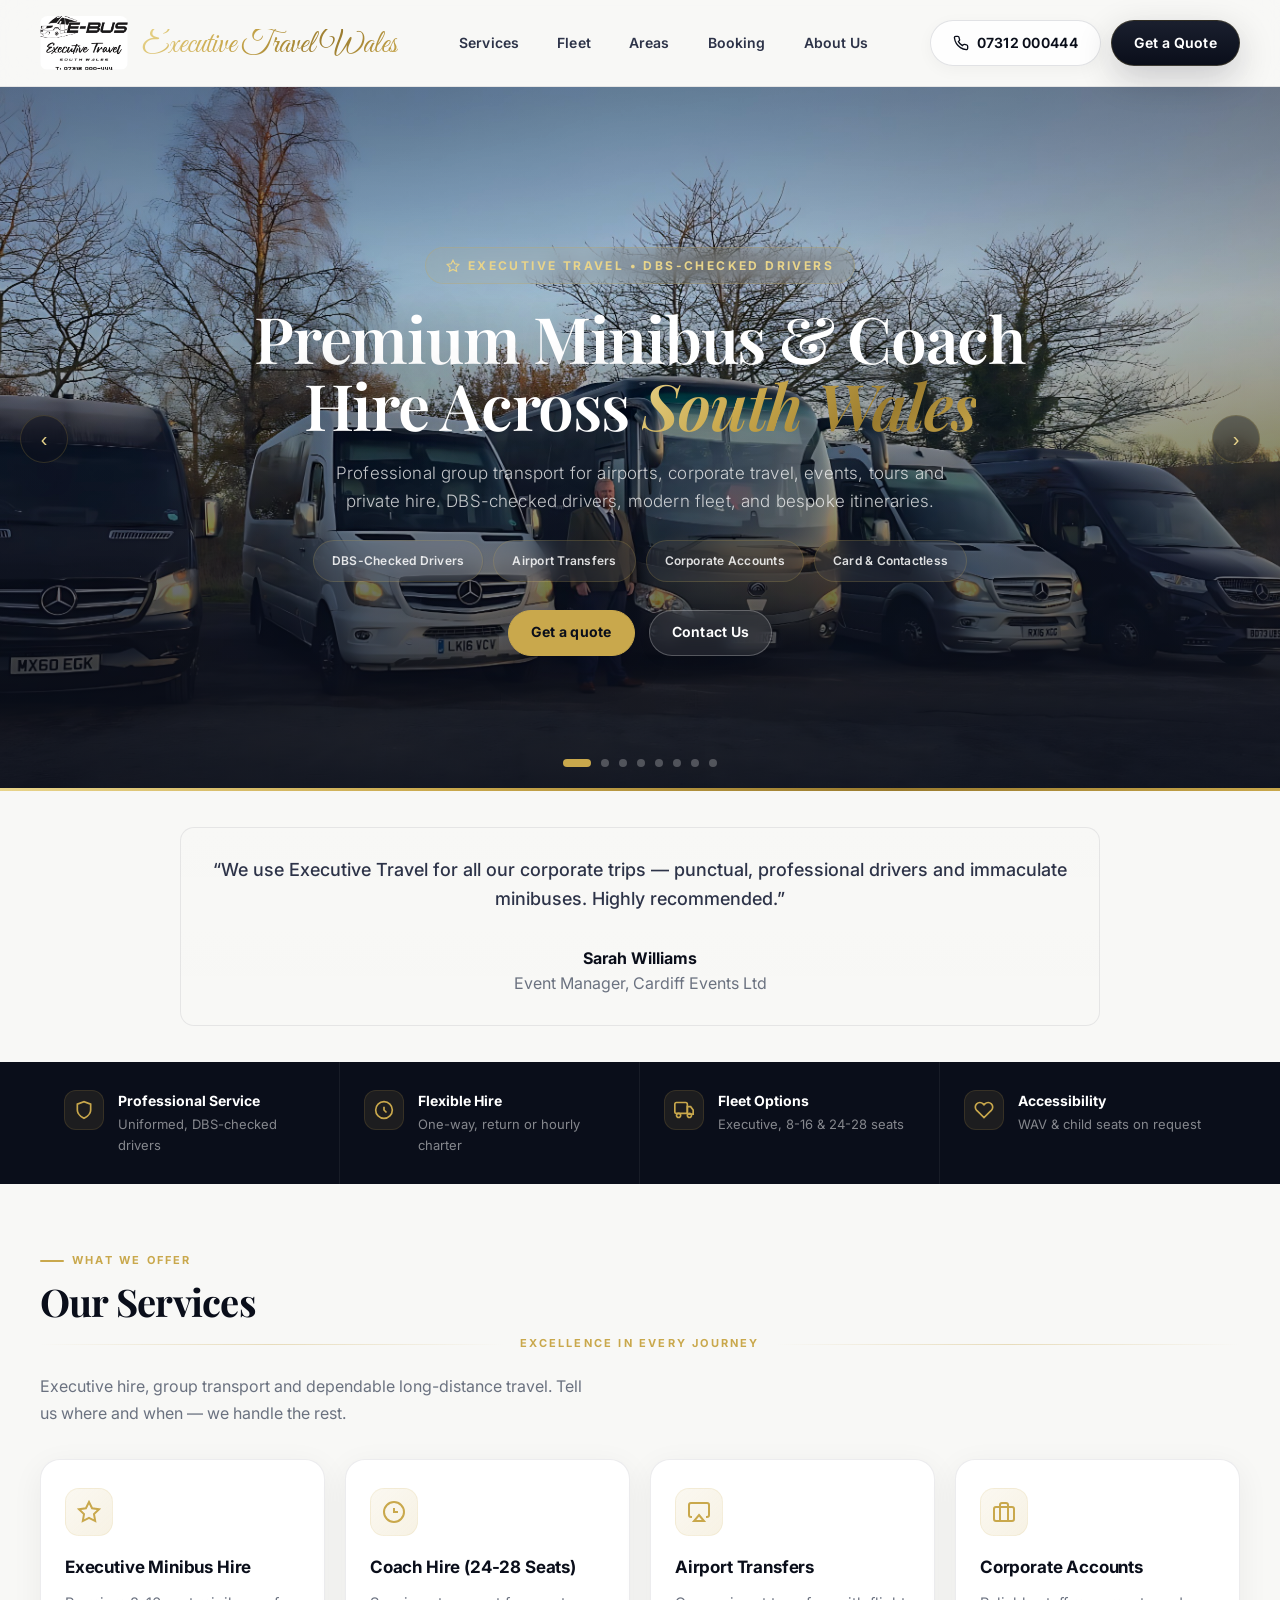
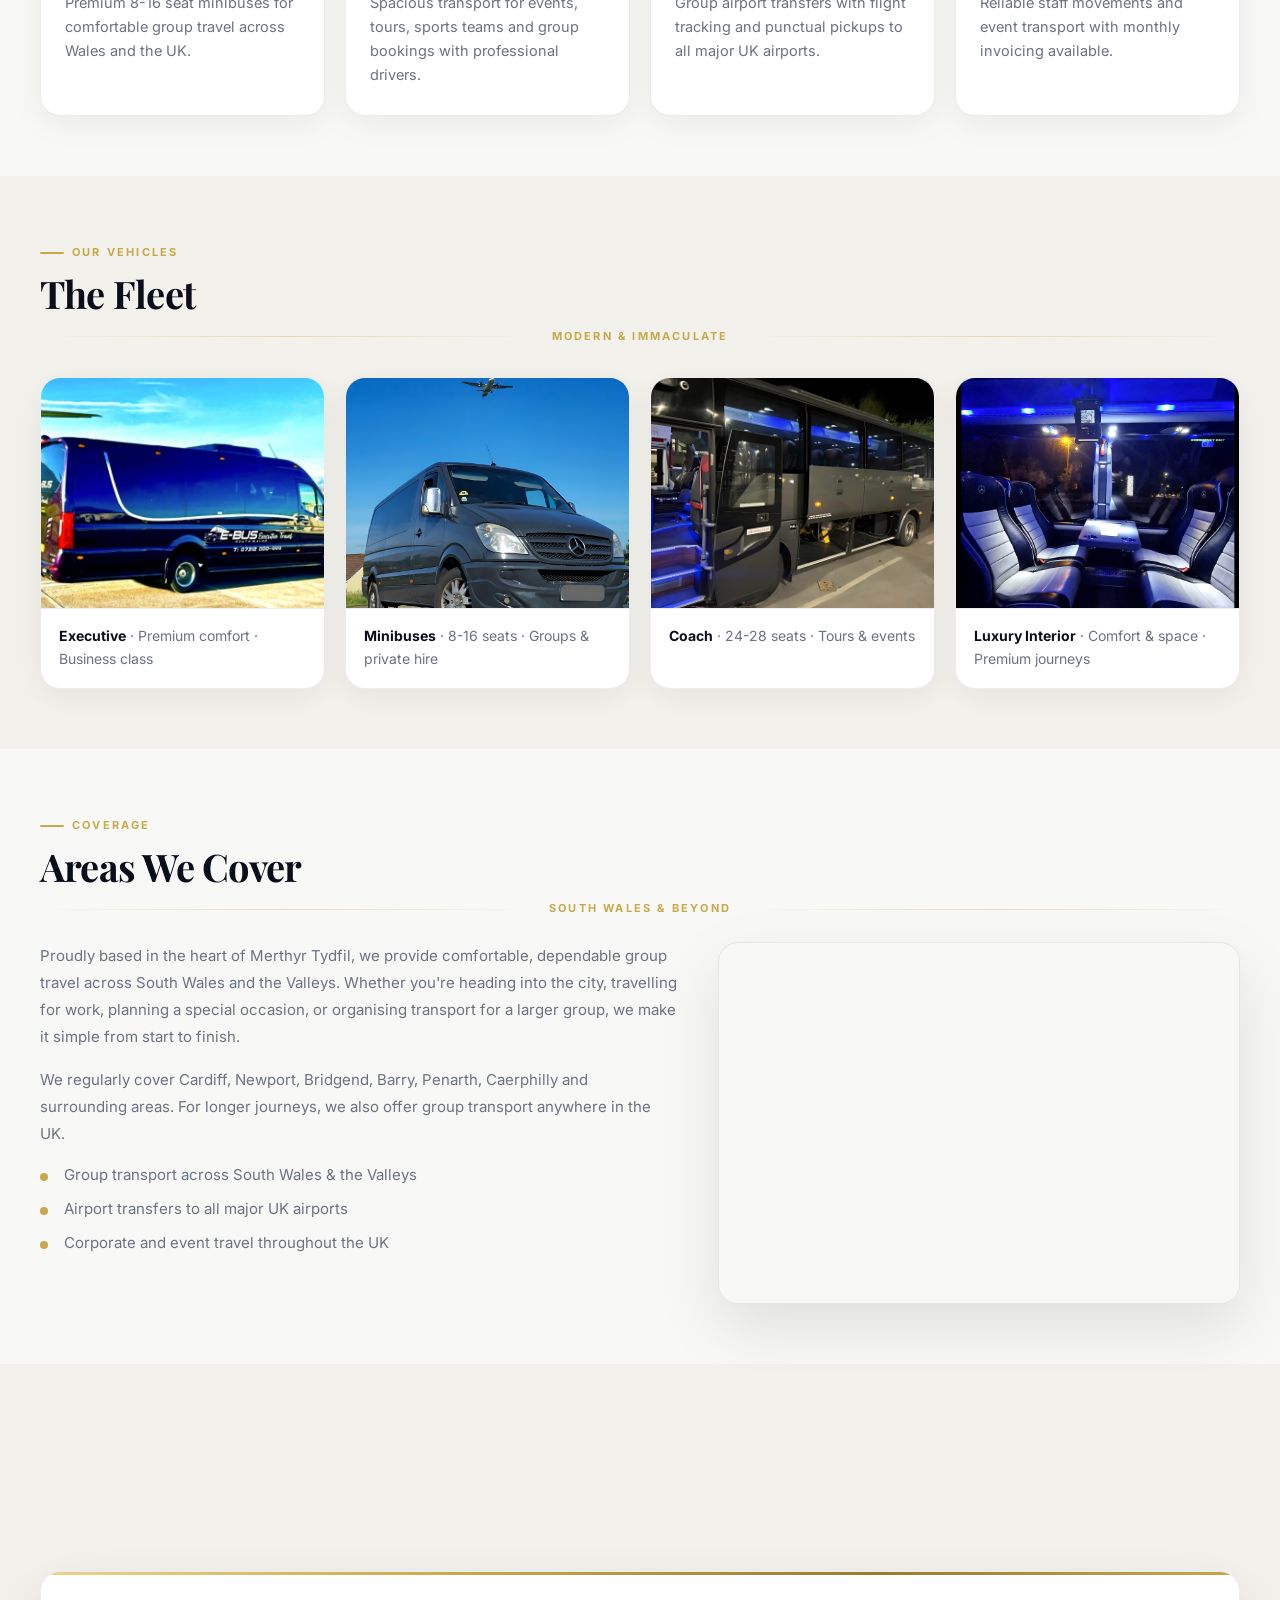
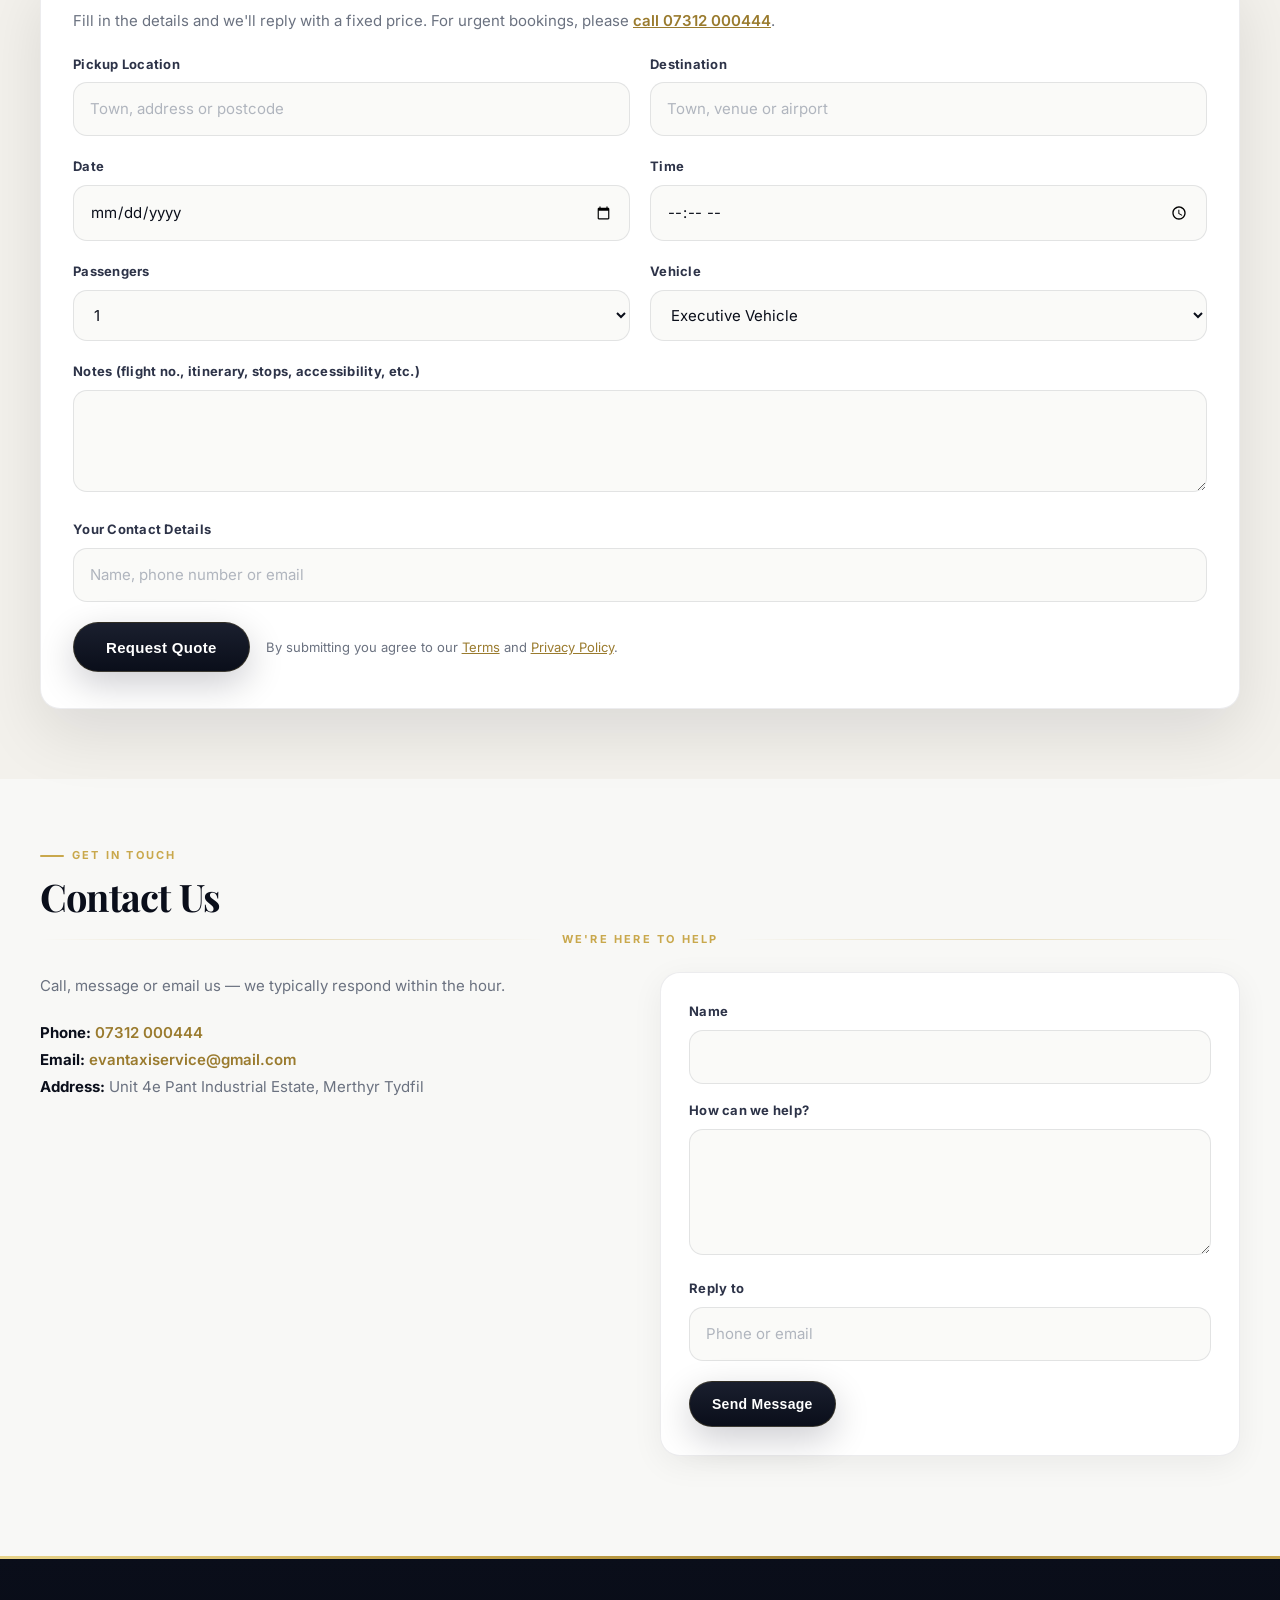
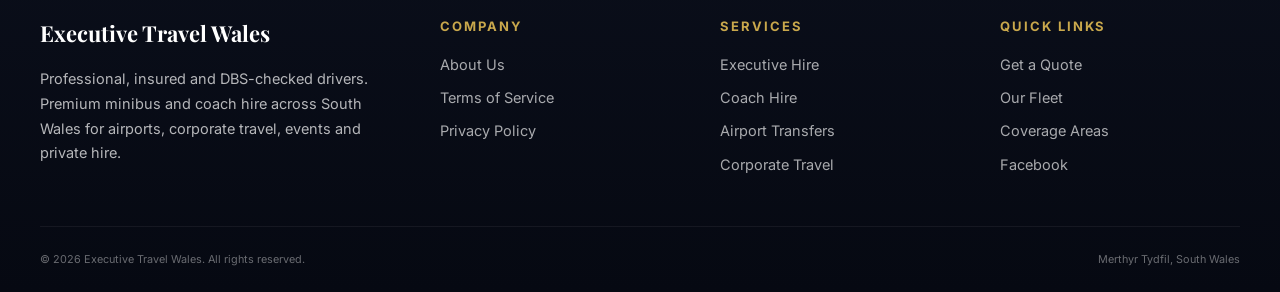
==== commit c241b4ed: "Add Google Search Console verification meta tag to all pages Co-Authored-By: Claude Opus 4.6 <norepl" ====
--- a/index.html
+++ b/index.html
@@ -8,6 +8,7 @@
   <title>Executive Travel Wales | Premium Minibus &amp; Coach Hire</title>
   <meta name="description" content="Executive Travel Wales — premium minibus and coach hire across South Wales. Airport transfers, corporate travel, events and group transport with professional DBS-checked drivers." />
   <meta name="theme-color" content="#0a0e1a" />
+  <meta name="google-site-verification" content="XU6LodgnW0lVkh-CqBrPJkePehv5oGIYyOLi4uN_EjU" />
   <link rel="canonical" href="https://executivetravel.wales/" />
   
   <!-- Open Graph / Social Media -->
@@ -378,7 +379,7 @@
           id="quoteForm"
           aria-describedby="quote-help"
         >
-          <input type="hidden" name="access_key" value="umud yrjj dwmb pqcw">
+          <input type="hidden" name="access_key" value="48b5477b-e54a-46de-82a1-80fe99ff0a47">
           <input type="hidden" name="subject" value="New Booking Request – Executive Travel Wales">
           <input type="hidden" name="from_name" value="Executive Travel Wales Website">
           <p id="quote-help" class="muted full" style="font-size:15px;line-height:1.7;">
@@ -457,7 +458,7 @@
 
           <div class="contact-card reveal reveal-delay-2">
             <form id="contactForm">
-              <input type="hidden" name="access_key" value="umud yrjj dwmb pqcw">
+              <input type="hidden" name="access_key" value="48b5477b-e54a-46de-82a1-80fe99ff0a47">
               <input type="hidden" name="subject" value="New Contact Message – Executive Travel Wales">
               <input type="hidden" name="from_name" value="Executive Travel Wales Website">
               <div>
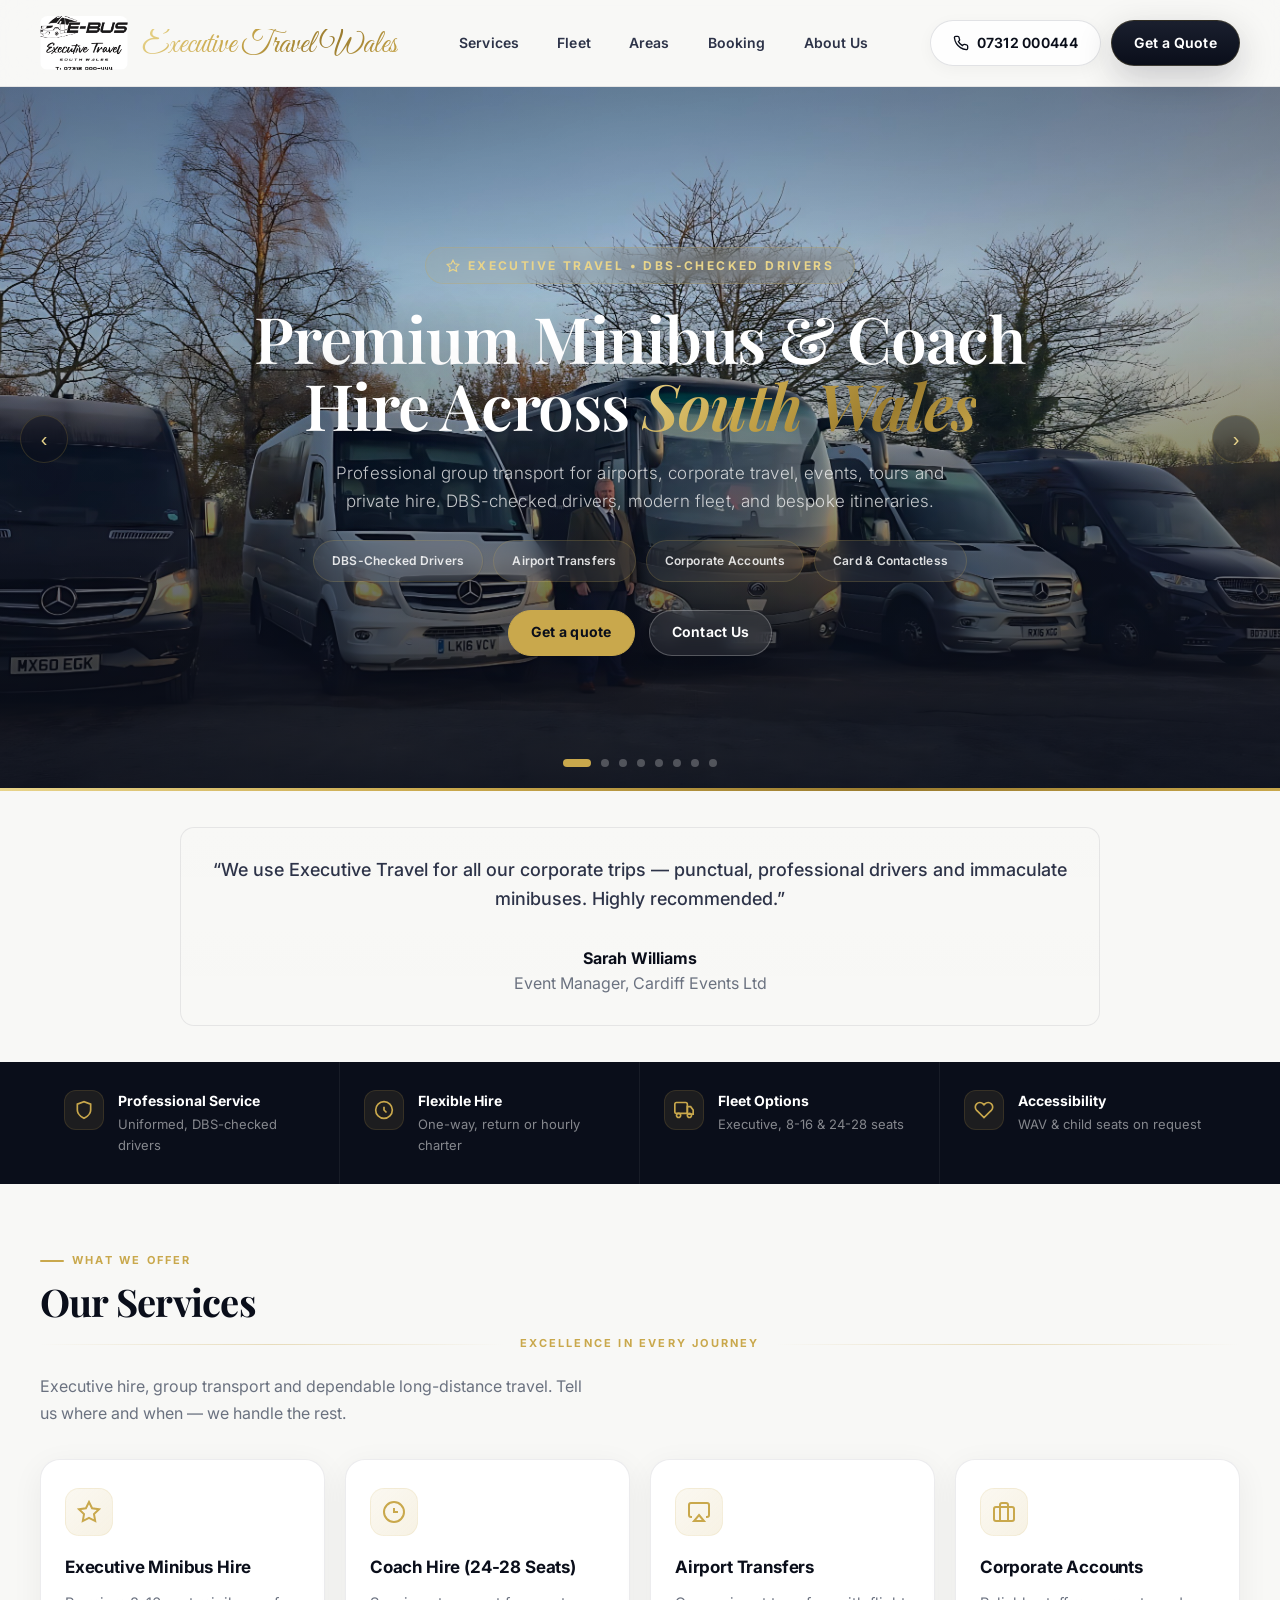
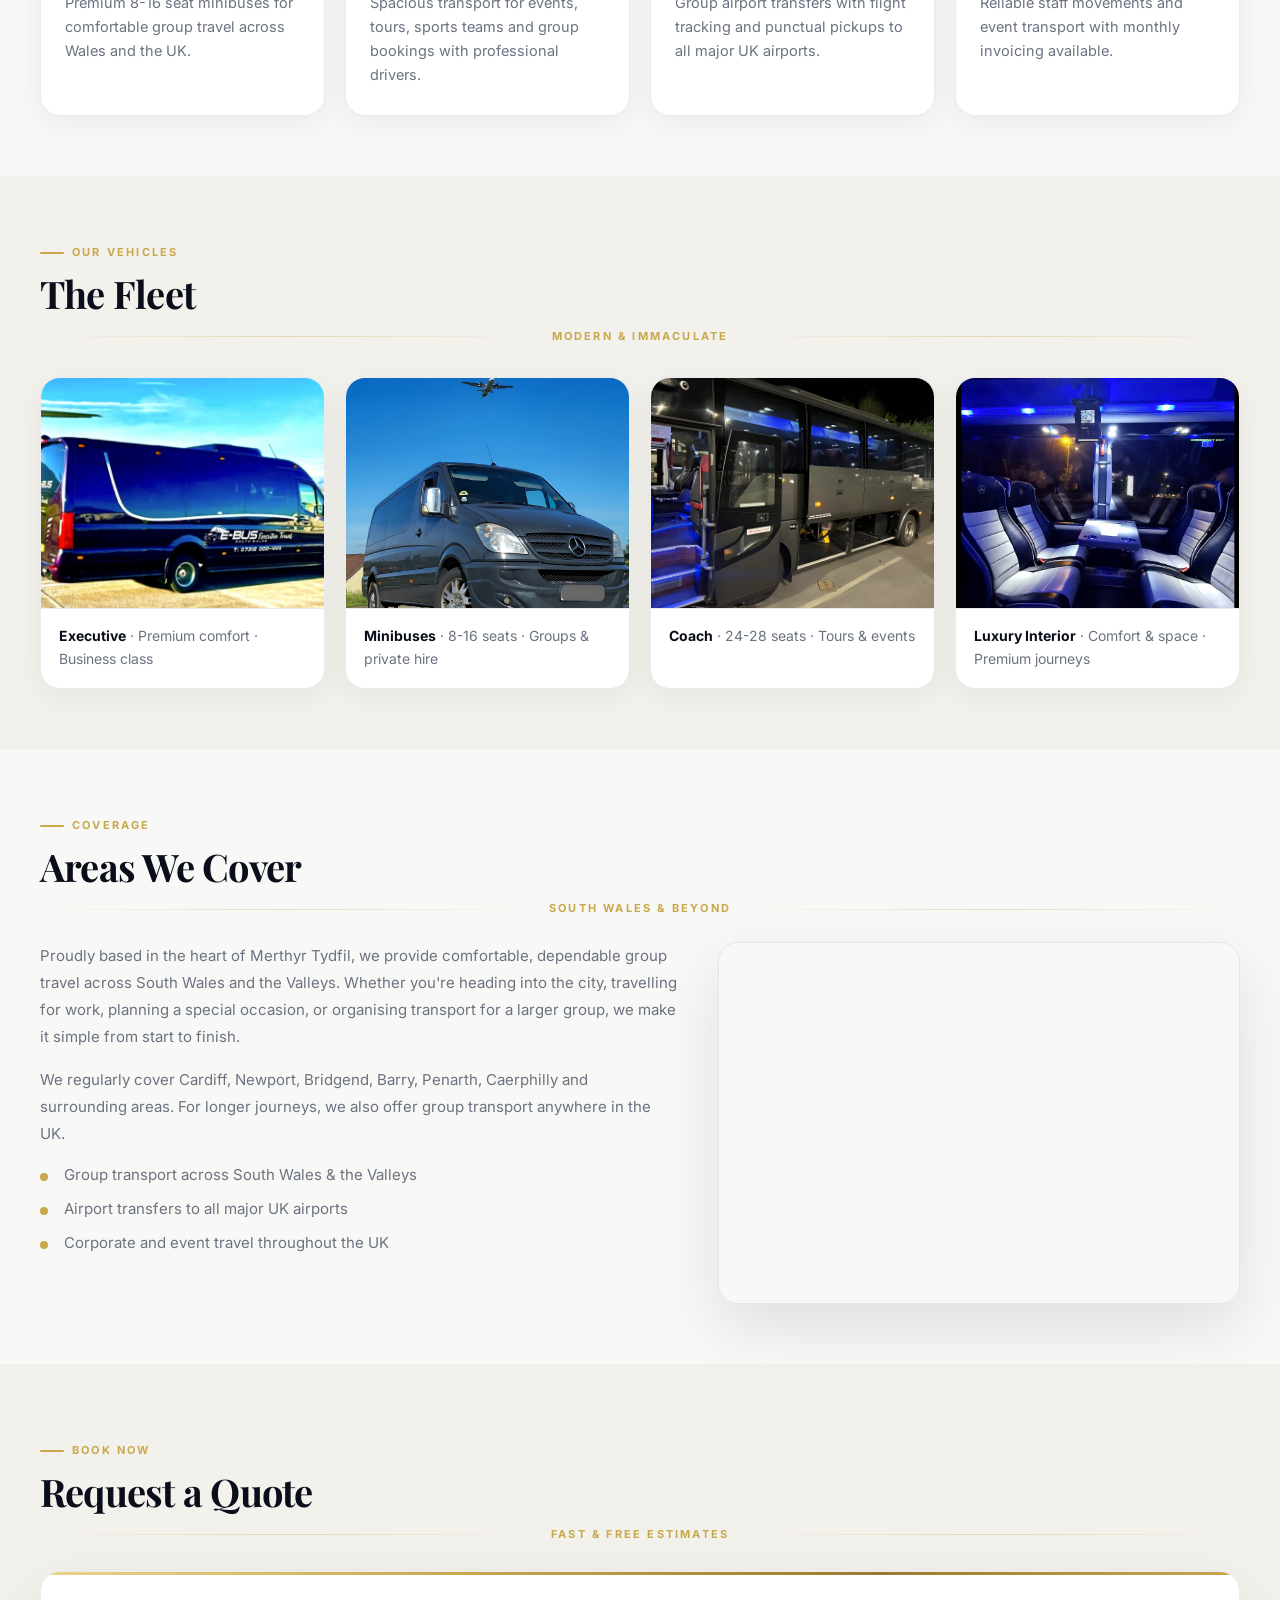
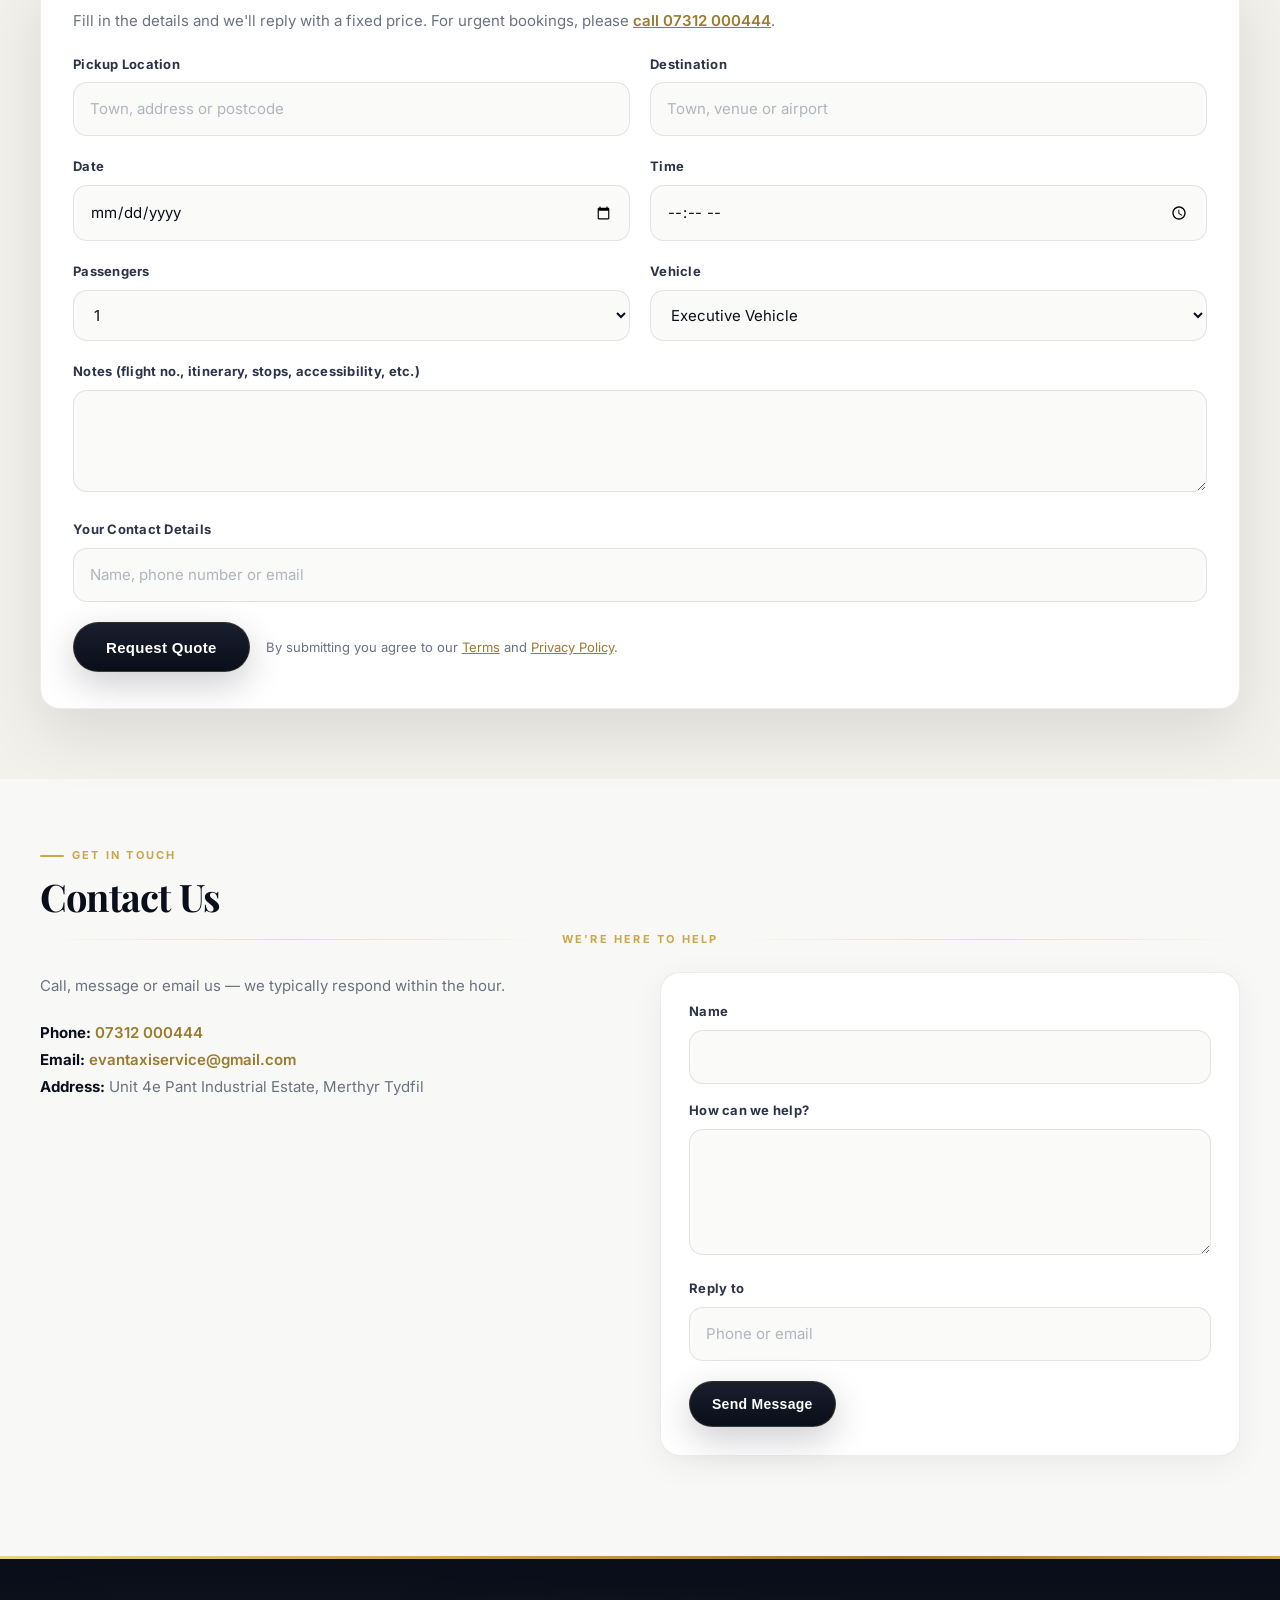
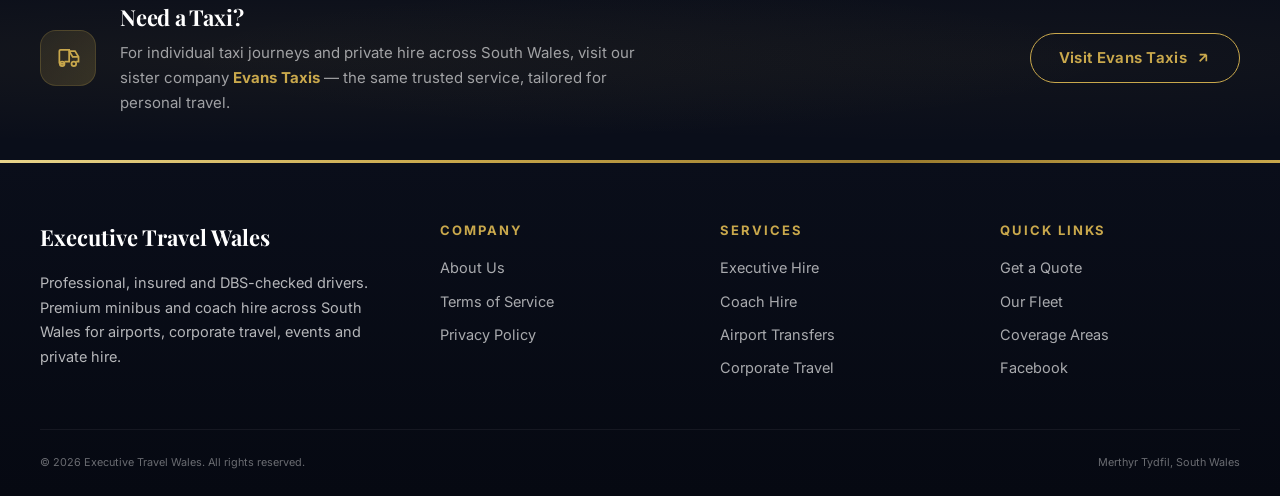
==== commit 57ab73df: "Add sister company banner linking to Evans Taxis Co-Authored-By: Claude Opus 4.6 <noreply@anthropic." ====
--- a/index.html
+++ b/index.html
@@ -484,6 +484,25 @@
     </section>
   </main>
 
+  <!-- SISTER COMPANY BANNER -->
+  <section class="sister-banner" aria-label="Sister company">
+    <div class="container sister-inner">
+      <div class="sister-content">
+        <div class="sister-icon">
+          <svg fill="none" stroke="currentColor" stroke-width="1.5" viewBox="0 0 24 24"><path d="M9 17a2 2 0 11-4 0 2 2 0 014 0zM19 17a2 2 0 11-4 0 2 2 0 014 0z"/><path d="M13 6h5l3 5v4h-2M9 17H5.6a1 1 0 01-1-1V6a1 1 0 011-1H13v10H9"/><path d="M13 6l3 5h5"/></svg>
+        </div>
+        <div>
+          <h3 class="sister-title">Need a Taxi?</h3>
+          <p class="sister-text">For individual taxi journeys and private hire across South Wales, visit our sister company <strong>Evans Taxis</strong> — the same trusted service, tailored for personal travel.</p>
+        </div>
+      </div>
+      <a href="https://evans-taxis.co.uk/" target="_blank" rel="noopener noreferrer" class="btn btn-gold sister-cta">
+        Visit Evans Taxis
+        <svg fill="none" stroke="currentColor" stroke-width="2.5" viewBox="0 0 24 24" style="width:16px;height:16px;margin-left:8px;"><path d="M7 17L17 7M17 7H7M17 7v10"/></svg>
+      </a>
+    </div>
+  </section>
+
   <!-- FOOTER -->
   <footer class="footer" role="contentinfo">
     <div class="container">
--- a/css/styles.css
+++ b/css/styles.css
@@ -957,6 +957,105 @@
   padding: 48px 0 64px;
 }
 
+/* ===== 18b. SISTER COMPANY BANNER ===== */
+.sister-banner {
+  background: var(--ink);
+  padding: 0;
+  position: relative;
+  overflow: hidden;
+}
+.sister-banner::before {
+  content: '';
+  position: absolute;
+  top: 0;
+  left: 0;
+  right: 0;
+  height: 3px;
+  background: var(--gold-gradient);
+}
+.sister-banner::after {
+  content: '';
+  position: absolute;
+  inset: 0;
+  background: radial-gradient(ellipse at 20% 50%, rgba(201,168,76,.06) 0%, transparent 60%),
+              radial-gradient(ellipse at 80% 50%, rgba(201,168,76,.04) 0%, transparent 60%);
+  pointer-events: none;
+}
+
+.sister-inner {
+  position: relative;
+  z-index: 1;
+  display: flex;
+  align-items: center;
+  justify-content: space-between;
+  gap: 32px;
+  padding: 44px 0;
+}
+
+.sister-content {
+  display: flex;
+  align-items: center;
+  gap: 24px;
+  flex: 1;
+  min-width: 0;
+}
+
+.sister-icon {
+  width: 56px;
+  height: 56px;
+  border-radius: 16px;
+  background: linear-gradient(135deg, rgba(201,168,76,.12), rgba(201,168,76,.2));
+  border: 1px solid rgba(201,168,76,.2);
+  display: flex;
+  align-items: center;
+  justify-content: center;
+  flex-shrink: 0;
+  color: var(--gold);
+}
+.sister-icon svg { width: 28px; height: 28px; }
+
+.sister-title {
+  margin: 0 0 6px;
+  font-family: "Playfair Display", serif;
+  font-weight: 700;
+  font-size: 22px;
+  color: #fff;
+  letter-spacing: -0.01em;
+}
+
+.sister-text {
+  margin: 0;
+  color: rgba(255,255,255,.6);
+  font-size: 15px;
+  line-height: 1.65;
+  max-width: 520px;
+}
+.sister-text strong {
+  color: var(--gold);
+  font-weight: 700;
+}
+
+.sister-cta {
+  flex-shrink: 0;
+  height: 50px;
+  padding: 0 28px;
+  font-size: 15px;
+}
+
+@media (max-width: 768px) {
+  .sister-inner {
+    flex-direction: column;
+    text-align: center;
+    gap: 24px;
+    padding: 36px 0;
+  }
+  .sister-content {
+    flex-direction: column;
+    gap: 16px;
+  }
+  .sister-text { max-width: 100%; }
+}
+
 /* ===== 19. FOOTER ===== */
 .footer {
   background: linear-gradient(180deg, #0a0e1a, #060912);
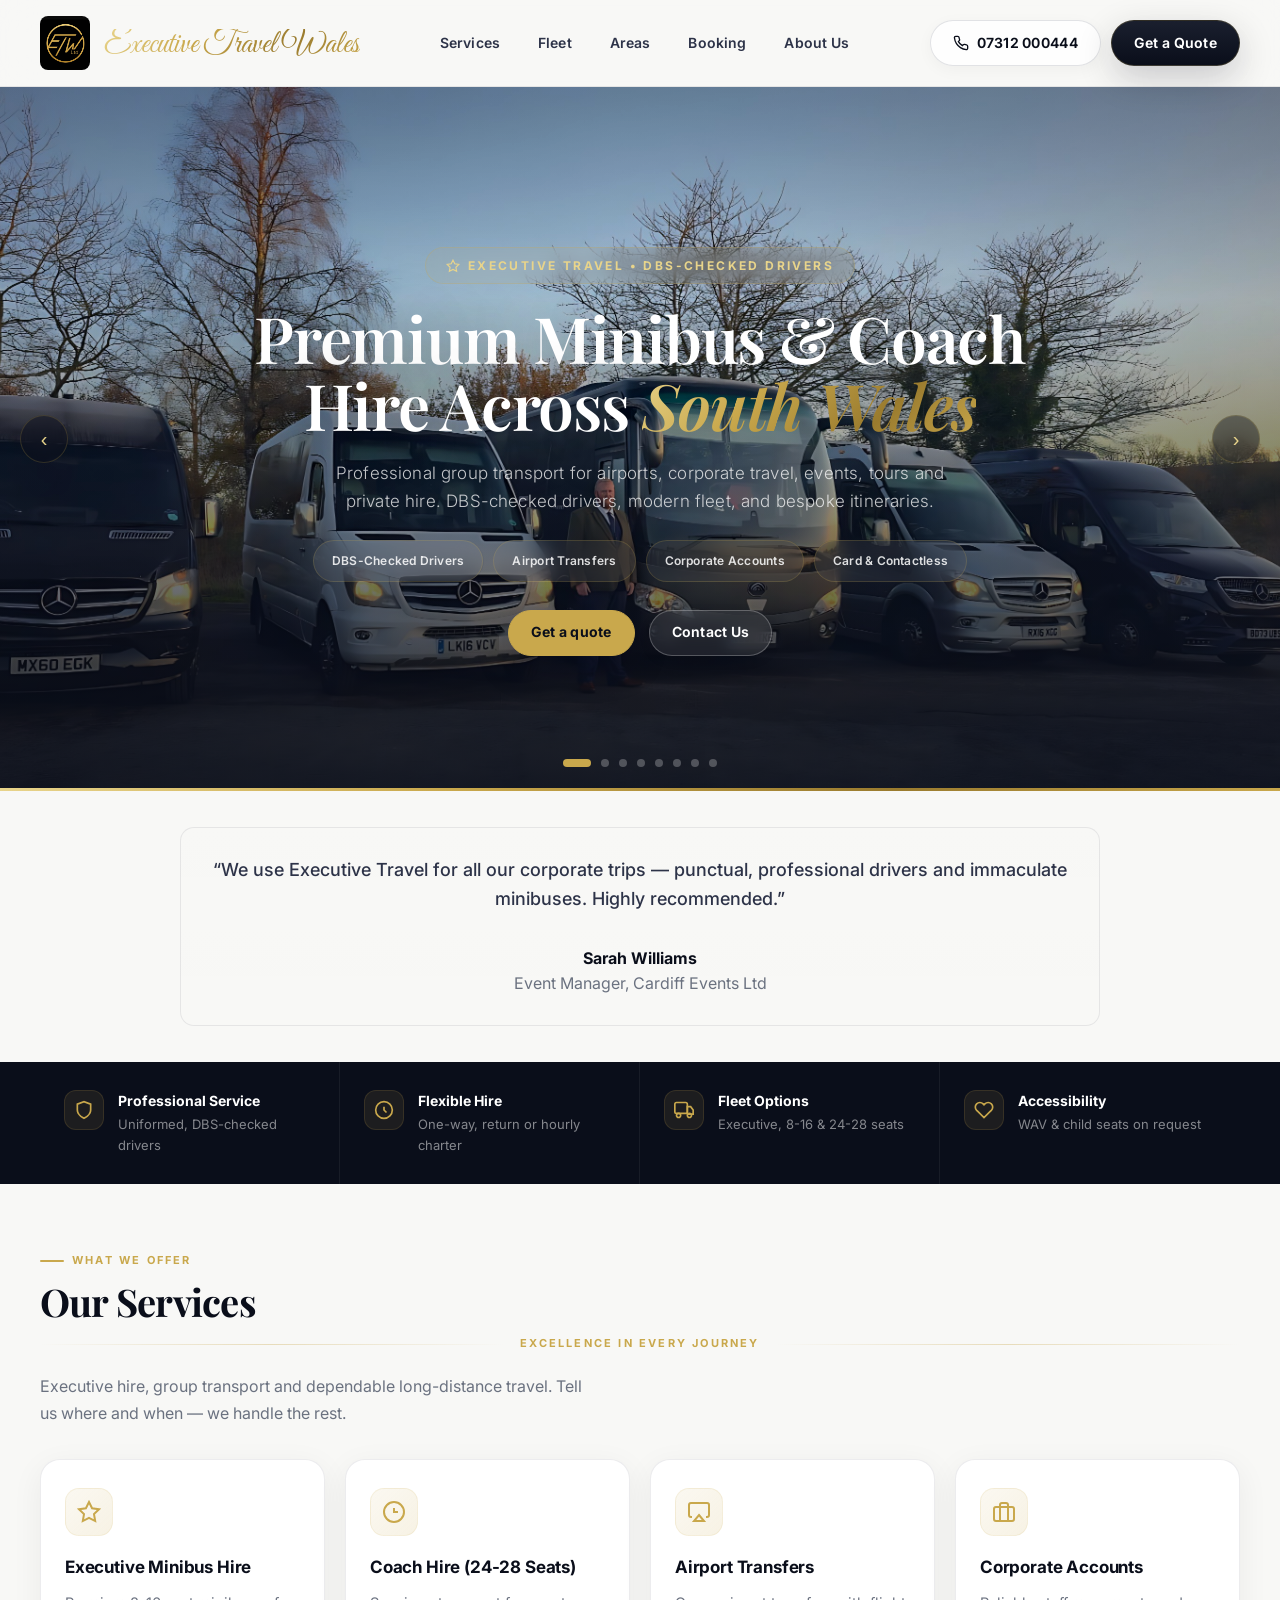
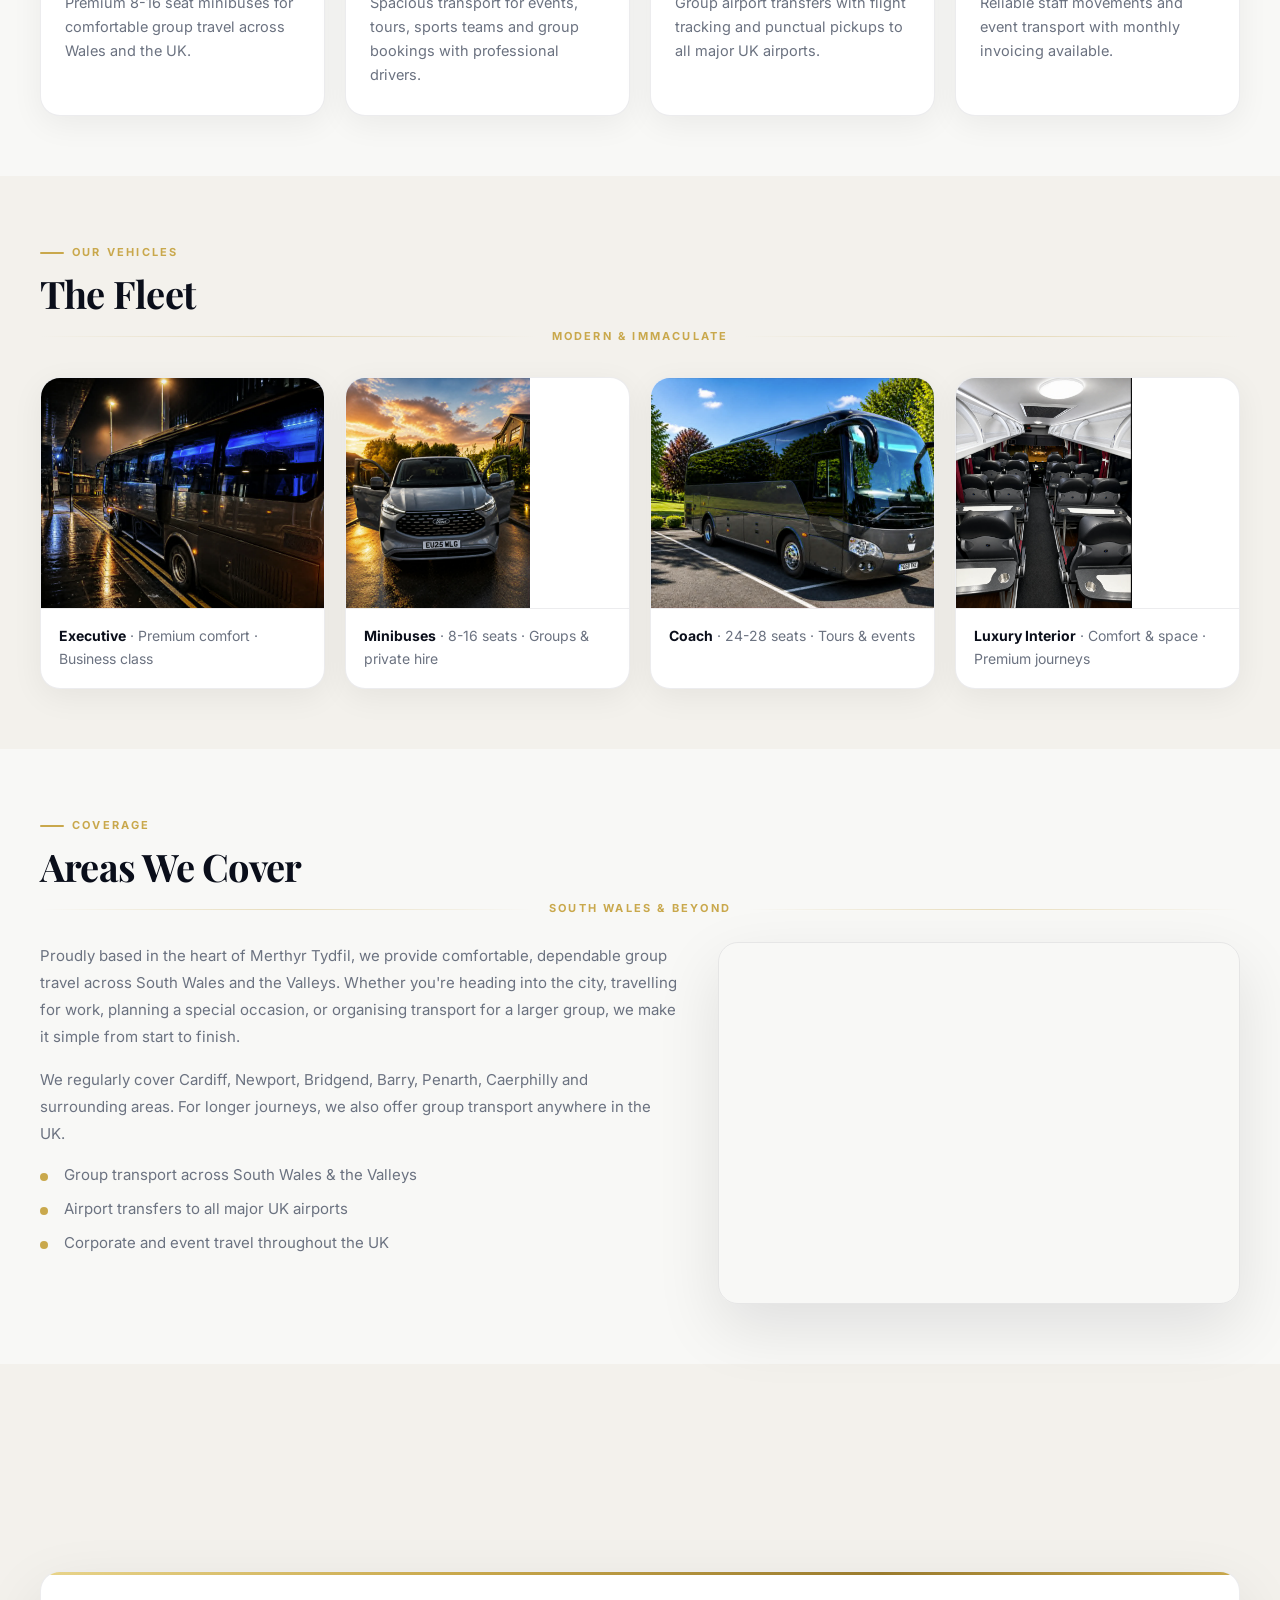
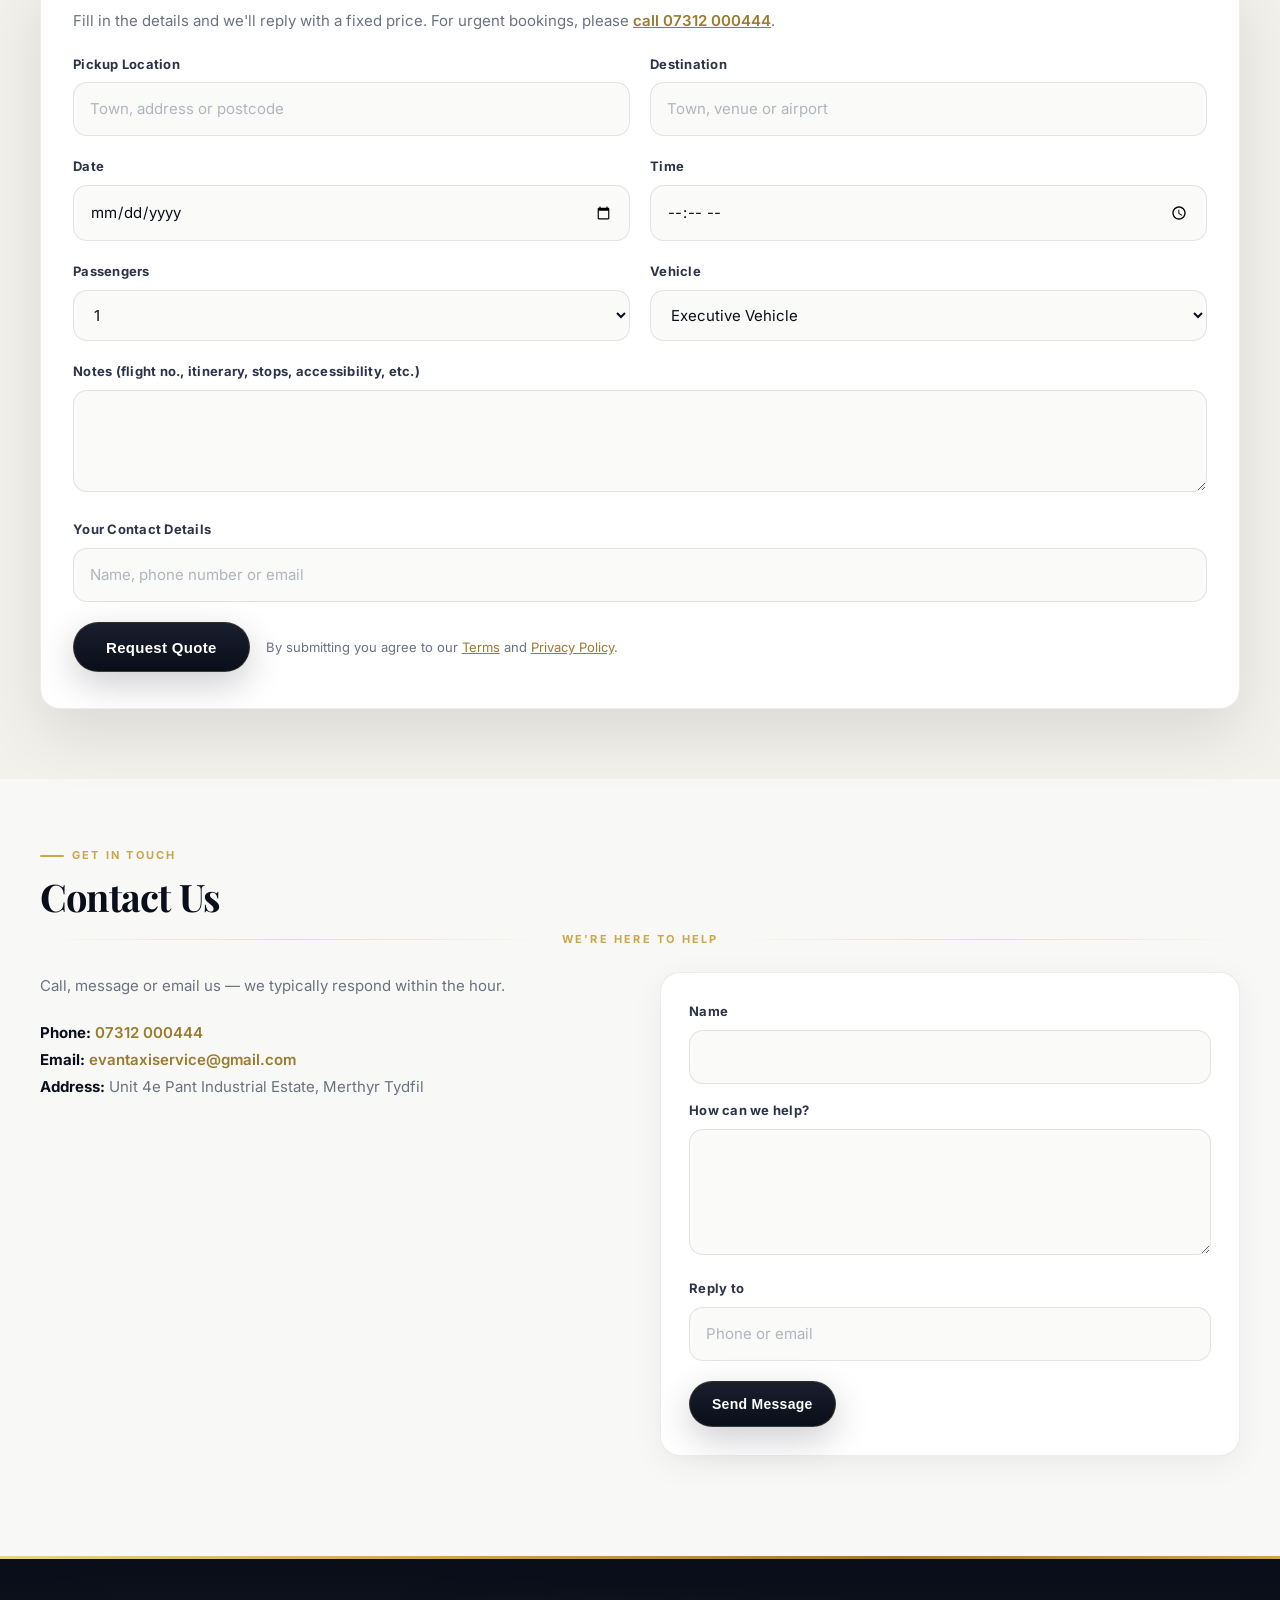
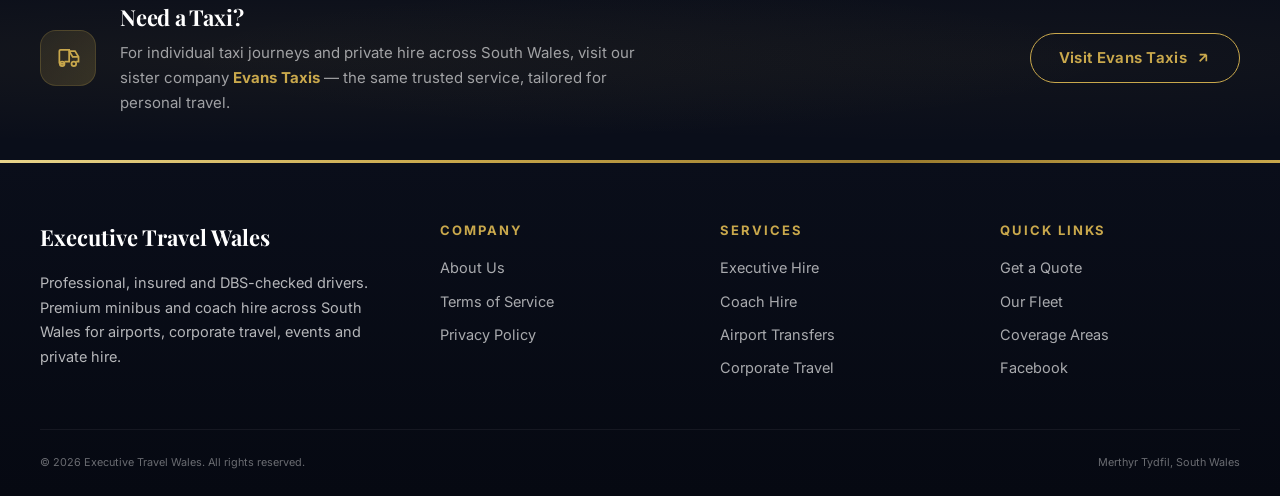
==== commit f6cdaf59: "Add clickable fleet gallery, update logo and Evan portrait - Convert fleet cards into buttons that o" ====
--- a/index.html
+++ b/index.html
@@ -37,8 +37,8 @@
     "url": "https://executivetravel.wales",
     "telephone": "+447312000444",
     "email": "evantaxiservice@gmail.com",
-    "image": "https://executivetravel.wales/assets/logo.jpg",
-    "logo": "https://executivetravel.wales/assets/logo.jpg",
+    "image": "https://executivetravel.wales/assets/logo.png",
+    "logo": "https://executivetravel.wales/assets/logo.png",
     "priceRange": "££-£££",
     "currenciesAccepted": "GBP",
     "paymentAccepted": "Cash, Credit Card, Contactless",
@@ -83,7 +83,7 @@
     "@type": "Organization",
     "name": "Executive Travel Wales",
     "url": "https://executivetravel.wales",
-    "logo": "https://executivetravel.wales/assets/logo.jpg",
+    "logo": "https://executivetravel.wales/assets/logo.png",
     "contactPoint": {
       "@type": "ContactPoint",
       "telephone": "+447312000444",
@@ -106,7 +106,7 @@
   <header class="site-header" role="banner" aria-label="Primary">
     <div class="container header-row">
       <a class="brand" href="#home">
-        <img src="assets/logo.jpg" alt="Executive Travel Wales Logo">
+        <img src="assets/logo.png" alt="Executive Travel Wales Logo">
         <span class="brand-name">Executive Travel Wales</span>
       </a>
 
@@ -309,22 +309,62 @@
         </div>
 
         <div class="fleet">
-          <figure class="reveal reveal-delay-1">
-            <img src="assets/fleet-exec.jpg" alt="Executive vehicle" loading="lazy" />
-            <figcaption><strong>Executive</strong> &middot; Premium comfort &middot; Business class</figcaption>
-          </figure>
-          <figure class="reveal reveal-delay-2">
-            <img src="assets/bus14-new.jpg" alt="Minibuses fleet" loading="lazy" />
-            <figcaption><strong>Minibuses</strong> &middot; 8-16 seats &middot; Groups &amp; private hire</figcaption>
-          </figure>
-          <figure class="reveal reveal-delay-3">
-            <img src="assets/bus8-new.jpg" alt="Luxury coach" loading="lazy" />
-            <figcaption><strong>Coach</strong> &middot; 24-28 seats &middot; Tours &amp; events</figcaption>
-          </figure>
-          <figure class="reveal reveal-delay-4">
-            <img src="assets/fleet-interior-1600.jpg" alt="Luxury interior" loading="lazy" />
-            <figcaption><strong>Luxury Interior</strong> &middot; Comfort &amp; space &middot; Premium journeys</figcaption>
-          </figure>
+          <button type="button" class="fleet-card reveal reveal-delay-1"
+            data-gallery-title="Executive"
+            data-gallery-images="assets/executive-1.png|Executive vehicle,assets/executive-2.png|Executive vehicle,assets/fleet-exec.jpg|Executive vehicle exterior,assets/bus1-new.jpg|Executive minibus on road,assets/bus6-new.jpg|Executive coach on motorway">
+            <span class="fleet-card-media">
+              <img src="assets/executive-1.png" alt="Executive vehicle" loading="lazy" />
+              <span class="fleet-card-badge" aria-hidden="true">
+                <svg fill="none" stroke="currentColor" stroke-width="2" viewBox="0 0 24 24"><circle cx="11" cy="11" r="7"/><path d="M21 21l-4.3-4.3M11 8v6M8 11h6"/></svg>
+                View gallery
+              </span>
+            </span>
+            <span class="fleet-card-info">
+              <strong>Executive</strong> &middot; Premium comfort &middot; Business class
+            </span>
+          </button>
+          <button type="button" class="fleet-card reveal reveal-delay-2"
+            data-gallery-title="Minibuses (8-16 seats)"
+            data-gallery-images="assets/minibus-1.png|Minibus,assets/bus14-new.jpg|Minibus exterior,assets/bus2-new.jpg|Minibus exterior view,assets/bus5-new.jpg|Minibus at airport pickup,assets/fleet-minibuses-1600.jpg|Minibus fleet lineup,assets/bus15-new.jpg|Minibus,assets/bus10-new.jpg|Minibus">
+            <span class="fleet-card-media">
+              <img src="assets/minibus-1.png" alt="Minibus" loading="lazy" />
+              <span class="fleet-card-badge" aria-hidden="true">
+                <svg fill="none" stroke="currentColor" stroke-width="2" viewBox="0 0 24 24"><circle cx="11" cy="11" r="7"/><path d="M21 21l-4.3-4.3M11 8v6M8 11h6"/></svg>
+                View gallery
+              </span>
+            </span>
+            <span class="fleet-card-info">
+              <strong>Minibuses</strong> &middot; 8-16 seats &middot; Groups &amp; private hire
+            </span>
+          </button>
+          <button type="button" class="fleet-card reveal reveal-delay-3"
+            data-gallery-title="Coach (24-28 seats)"
+            data-gallery-images="assets/coach-1.png|Coach,assets/coach-2.png|Coach,assets/bus8-new.jpg|Coach exterior,assets/bus3-new.jpg|Coach parked ready for boarding,assets/bus9-new.jpg|Fleet lineup,assets/bus11-new.jpg|Coach,assets/bus16-new.jpg|Coach">
+            <span class="fleet-card-media">
+              <img src="assets/coach-1.png" alt="Coach" loading="lazy" />
+              <span class="fleet-card-badge" aria-hidden="true">
+                <svg fill="none" stroke="currentColor" stroke-width="2" viewBox="0 0 24 24"><circle cx="11" cy="11" r="7"/><path d="M21 21l-4.3-4.3M11 8v6M8 11h6"/></svg>
+                View gallery
+              </span>
+            </span>
+            <span class="fleet-card-info">
+              <strong>Coach</strong> &middot; 24-28 seats &middot; Tours &amp; events
+            </span>
+          </button>
+          <button type="button" class="fleet-card reveal reveal-delay-4"
+            data-gallery-title="Luxury Interior"
+            data-gallery-images="assets/interior-1.png|Luxury interior,assets/interior-2.png|Luxury interior,assets/fleet-interior-1600.jpg|Luxury interior,assets/bus4-new.jpg|Luxury minibus interior,assets/IMG_2242.jpg|Vehicle interior detail,assets/IMG_8484.JPG|Vehicle interior detail">
+            <span class="fleet-card-media">
+              <img src="assets/interior-1.png" alt="Luxury interior" loading="lazy" />
+              <span class="fleet-card-badge" aria-hidden="true">
+                <svg fill="none" stroke="currentColor" stroke-width="2" viewBox="0 0 24 24"><circle cx="11" cy="11" r="7"/><path d="M21 21l-4.3-4.3M11 8v6M8 11h6"/></svg>
+                View gallery
+              </span>
+            </span>
+            <span class="fleet-card-info">
+              <strong>Luxury Interior</strong> &middot; Comfort &amp; space &middot; Premium journeys
+            </span>
+          </button>
         </div>
       </div>
     </section>
@@ -551,6 +591,32 @@
     <svg fill="none" stroke="currentColor" stroke-width="2.5" viewBox="0 0 24 24"><path d="M18 15l-6-6-6 6"/></svg>
   </button>
 
+  <!-- FLEET LIGHTBOX -->
+  <div class="lightbox" id="fleetLightbox" role="dialog" aria-modal="true" aria-labelledby="lightboxTitle" hidden>
+    <div class="lightbox-backdrop" data-lightbox-close></div>
+    <div class="lightbox-panel" role="document">
+      <header class="lightbox-header">
+        <h3 class="lightbox-title" id="lightboxTitle"></h3>
+        <button type="button" class="lightbox-close" aria-label="Close gallery" data-lightbox-close>
+          <svg fill="none" stroke="currentColor" stroke-width="2.5" viewBox="0 0 24 24"><path d="M6 6l12 12M18 6L6 18"/></svg>
+        </button>
+      </header>
+      <div class="lightbox-stage">
+        <button type="button" class="lightbox-nav lightbox-prev" aria-label="Previous photo">
+          <svg fill="none" stroke="currentColor" stroke-width="2.5" viewBox="0 0 24 24"><path d="M15 18l-6-6 6-6"/></svg>
+        </button>
+        <img class="lightbox-image" alt="" />
+        <button type="button" class="lightbox-nav lightbox-next" aria-label="Next photo">
+          <svg fill="none" stroke="currentColor" stroke-width="2.5" viewBox="0 0 24 24"><path d="M9 6l6 6-6 6"/></svg>
+        </button>
+      </div>
+      <footer class="lightbox-footer">
+        <span class="lightbox-counter" aria-live="polite"></span>
+        <div class="lightbox-thumbs" role="tablist"></div>
+      </footer>
+    </div>
+  </div>
+
   <script src="js/main.js" defer></script>
 </body>
 </html>
--- a/css/styles.css
+++ b/css/styles.css
@@ -736,8 +736,14 @@
   gap: 20px;
   margin-top: 32px;
 }
-.fleet figure {
+.fleet-card {
+  display: flex;
+  flex-direction: column;
+  text-align: left;
+  font: inherit;
+  color: inherit;
   margin: 0;
+  padding: 0;
   background: var(--card);
   border: 1px solid var(--line);
   border-radius: var(--radius);
@@ -745,41 +751,250 @@
   box-shadow: var(--shadow-soft);
   transition: all .4s var(--transition);
   position: relative;
-}
-.fleet figure::after {
+  cursor: pointer;
+  width: 100%;
+}
+.fleet-card:hover,
+.fleet-card:focus-visible {
+  transform: translateY(-6px);
+  box-shadow: var(--shadow-hover);
+  border-color: var(--gold);
+}
+.fleet-card:focus-visible {
+  outline: 3px solid var(--gold);
+  outline-offset: 3px;
+}
+
+.fleet-card-media {
+  position: relative;
+  display: block;
+  overflow: hidden;
+}
+.fleet-card-media::after {
   content: '';
   position: absolute;
-  bottom: 0;
-  left: 0;
-  right: 0;
-  height: 60%;
-  background: linear-gradient(to top, rgba(10,14,26,.5), transparent);
+  inset: 0;
+  background: linear-gradient(to top, rgba(10,14,26,.55), transparent 55%);
   pointer-events: none;
   opacity: 0;
   transition: opacity .4s ease;
 }
-.fleet figure:hover::after { opacity: 1; }
-.fleet figure:hover {
-  transform: translateY(-6px);
-  box-shadow: var(--shadow-hover);
-}
-
-.fleet img {
+.fleet-card:hover .fleet-card-media::after,
+.fleet-card:focus-visible .fleet-card-media::after { opacity: 1; }
+
+.fleet-card img {
   width: 100%;
   height: 230px;
   object-fit: cover;
   display: block;
   transition: transform .6s var(--transition);
 }
-.fleet figure:hover img { transform: scale(1.05); }
-
-.fleet figcaption {
+.fleet-card:hover img,
+.fleet-card:focus-visible img { transform: scale(1.05); }
+
+.fleet-card-badge {
+  position: absolute;
+  left: 50%;
+  bottom: 14px;
+  transform: translate(-50%, 8px);
+  display: inline-flex;
+  align-items: center;
+  gap: 6px;
+  padding: 8px 14px;
+  background: var(--gold);
+  color: #0a0e1a;
+  font-size: 12px;
+  font-weight: 700;
+  letter-spacing: .04em;
+  text-transform: uppercase;
+  border-radius: 999px;
+  box-shadow: 0 6px 18px rgba(10,14,26,.35);
+  opacity: 0;
+  transition: opacity .35s ease, transform .35s ease;
+  z-index: 2;
+}
+.fleet-card-badge svg { width: 14px; height: 14px; }
+.fleet-card:hover .fleet-card-badge,
+.fleet-card:focus-visible .fleet-card-badge {
+  opacity: 1;
+  transform: translate(-50%, 0);
+}
+
+.fleet-card-info {
+  display: block;
   padding: 16px 18px 18px;
   font-size: 14px;
   color: var(--muted);
   border-top: 1px solid var(--line);
 }
-.fleet strong { color: var(--ink); }
+.fleet-card-info strong { color: var(--ink); }
+
+/* ===== 14b. LIGHTBOX ===== */
+.lightbox {
+  position: fixed;
+  inset: 0;
+  z-index: 1000;
+  display: flex;
+  align-items: center;
+  justify-content: center;
+  padding: 24px;
+}
+.lightbox[hidden] { display: none; }
+.lightbox-backdrop {
+  position: absolute;
+  inset: 0;
+  background: rgba(6, 9, 18, .82);
+  backdrop-filter: blur(6px);
+  animation: lb-fade .25s ease;
+}
+.lightbox-panel {
+  position: relative;
+  width: min(1100px, 100%);
+  max-height: calc(100vh - 48px);
+  background: #0f1422;
+  border: 1px solid rgba(255,255,255,.08);
+  border-radius: 14px;
+  display: flex;
+  flex-direction: column;
+  overflow: hidden;
+  box-shadow: 0 30px 80px rgba(0,0,0,.5);
+  animation: lb-pop .3s var(--transition);
+}
+.lightbox-header {
+  display: flex;
+  align-items: center;
+  justify-content: space-between;
+  gap: 16px;
+  padding: 16px 20px;
+  border-bottom: 1px solid rgba(255,255,255,.08);
+}
+.lightbox-title {
+  margin: 0;
+  font-family: 'Playfair Display', serif;
+  font-size: 22px;
+  color: #fff;
+  font-weight: 600;
+}
+.lightbox-close {
+  background: transparent;
+  border: 1px solid rgba(255,255,255,.15);
+  color: #fff;
+  width: 40px;
+  height: 40px;
+  border-radius: 50%;
+  display: inline-flex;
+  align-items: center;
+  justify-content: center;
+  cursor: pointer;
+  transition: background .2s ease, border-color .2s ease;
+}
+.lightbox-close:hover { background: rgba(255,255,255,.08); border-color: var(--gold); }
+.lightbox-close svg { width: 20px; height: 20px; }
+
+.lightbox-stage {
+  position: relative;
+  flex: 1;
+  min-height: 0;
+  background: #060912;
+  display: flex;
+  align-items: center;
+  justify-content: center;
+  padding: 16px;
+}
+.lightbox-image {
+  display: block;
+  max-width: 100%;
+  max-height: 70vh;
+  object-fit: contain;
+  border-radius: 8px;
+}
+.lightbox-nav {
+  position: absolute;
+  top: 50%;
+  transform: translateY(-50%);
+  width: 48px;
+  height: 48px;
+  border-radius: 50%;
+  background: rgba(10,14,26,.6);
+  color: #fff;
+  border: 1px solid rgba(255,255,255,.15);
+  cursor: pointer;
+  display: inline-flex;
+  align-items: center;
+  justify-content: center;
+  transition: background .2s ease, border-color .2s ease;
+}
+.lightbox-nav:hover { background: var(--gold); color: #0a0e1a; border-color: var(--gold); }
+.lightbox-nav svg { width: 22px; height: 22px; }
+.lightbox-prev { left: 16px; }
+.lightbox-next { right: 16px; }
+.lightbox-nav[disabled] { opacity: .35; cursor: not-allowed; }
+
+.lightbox-footer {
+  display: flex;
+  align-items: center;
+  gap: 16px;
+  padding: 12px 20px;
+  border-top: 1px solid rgba(255,255,255,.08);
+  flex-wrap: wrap;
+}
+.lightbox-counter {
+  font-size: 13px;
+  color: rgba(255,255,255,.65);
+  letter-spacing: .04em;
+}
+.lightbox-thumbs {
+  display: flex;
+  gap: 8px;
+  overflow-x: auto;
+  flex: 1;
+  padding: 4px 0;
+}
+.lightbox-thumbs button {
+  flex: 0 0 auto;
+  width: 64px;
+  height: 44px;
+  border: 2px solid transparent;
+  border-radius: 6px;
+  overflow: hidden;
+  cursor: pointer;
+  background: #060912;
+  padding: 0;
+  opacity: .6;
+  transition: opacity .2s ease, border-color .2s ease;
+}
+.lightbox-thumbs button img {
+  width: 100%;
+  height: 100%;
+  object-fit: cover;
+  display: block;
+}
+.lightbox-thumbs button:hover { opacity: 1; }
+.lightbox-thumbs button[aria-selected="true"] {
+  opacity: 1;
+  border-color: var(--gold);
+}
+
+@keyframes lb-fade {
+  from { opacity: 0; }
+  to { opacity: 1; }
+}
+@keyframes lb-pop {
+  from { opacity: 0; transform: scale(.96); }
+  to { opacity: 1; transform: scale(1); }
+}
+
+body.lightbox-open { overflow: hidden; }
+
+@media (max-width: 720px) {
+  .lightbox { padding: 0; }
+  .lightbox-panel { border-radius: 0; max-height: 100vh; height: 100vh; width: 100%; }
+  .lightbox-image { max-height: 60vh; }
+  .lightbox-nav { width: 40px; height: 40px; }
+  .lightbox-prev { left: 8px; }
+  .lightbox-next { right: 8px; }
+  .lightbox-thumbs button { width: 56px; height: 38px; }
+}
 
 /* ===== 15. AREAS ===== */
 .two-col {
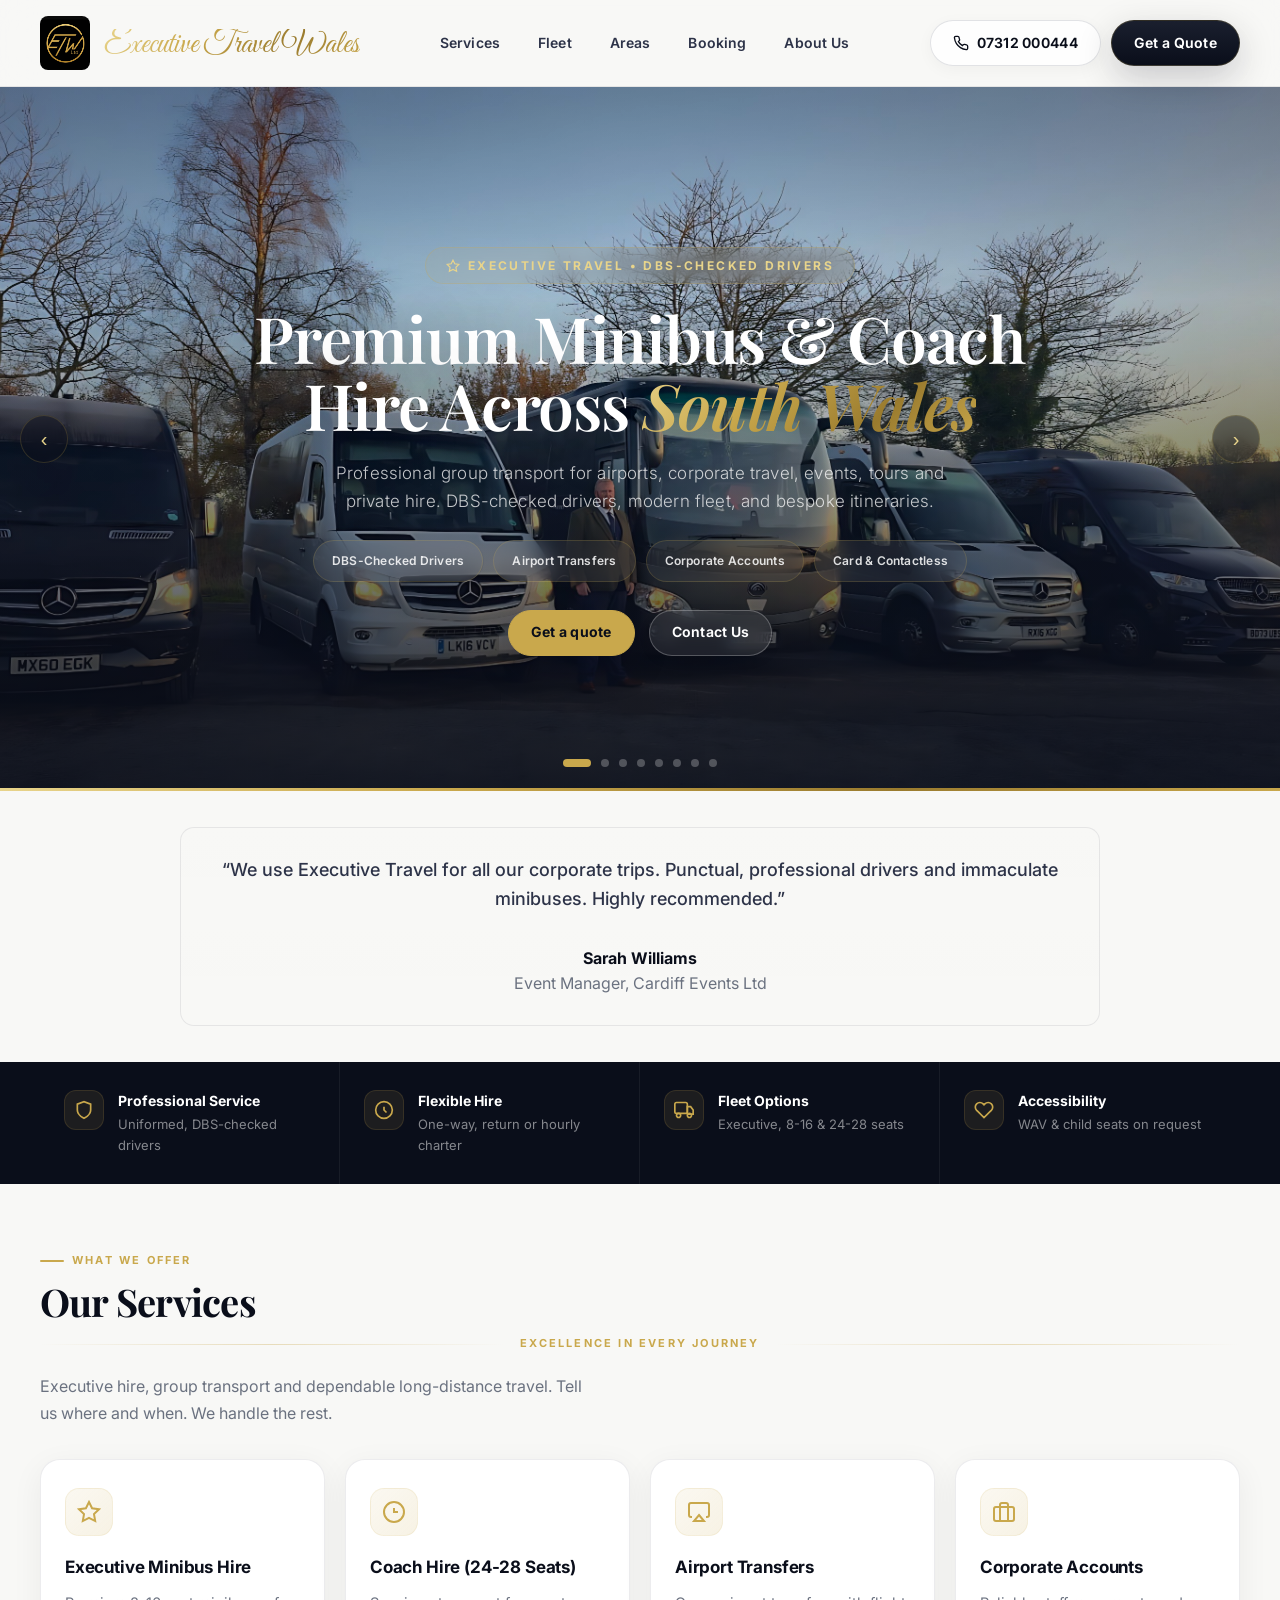
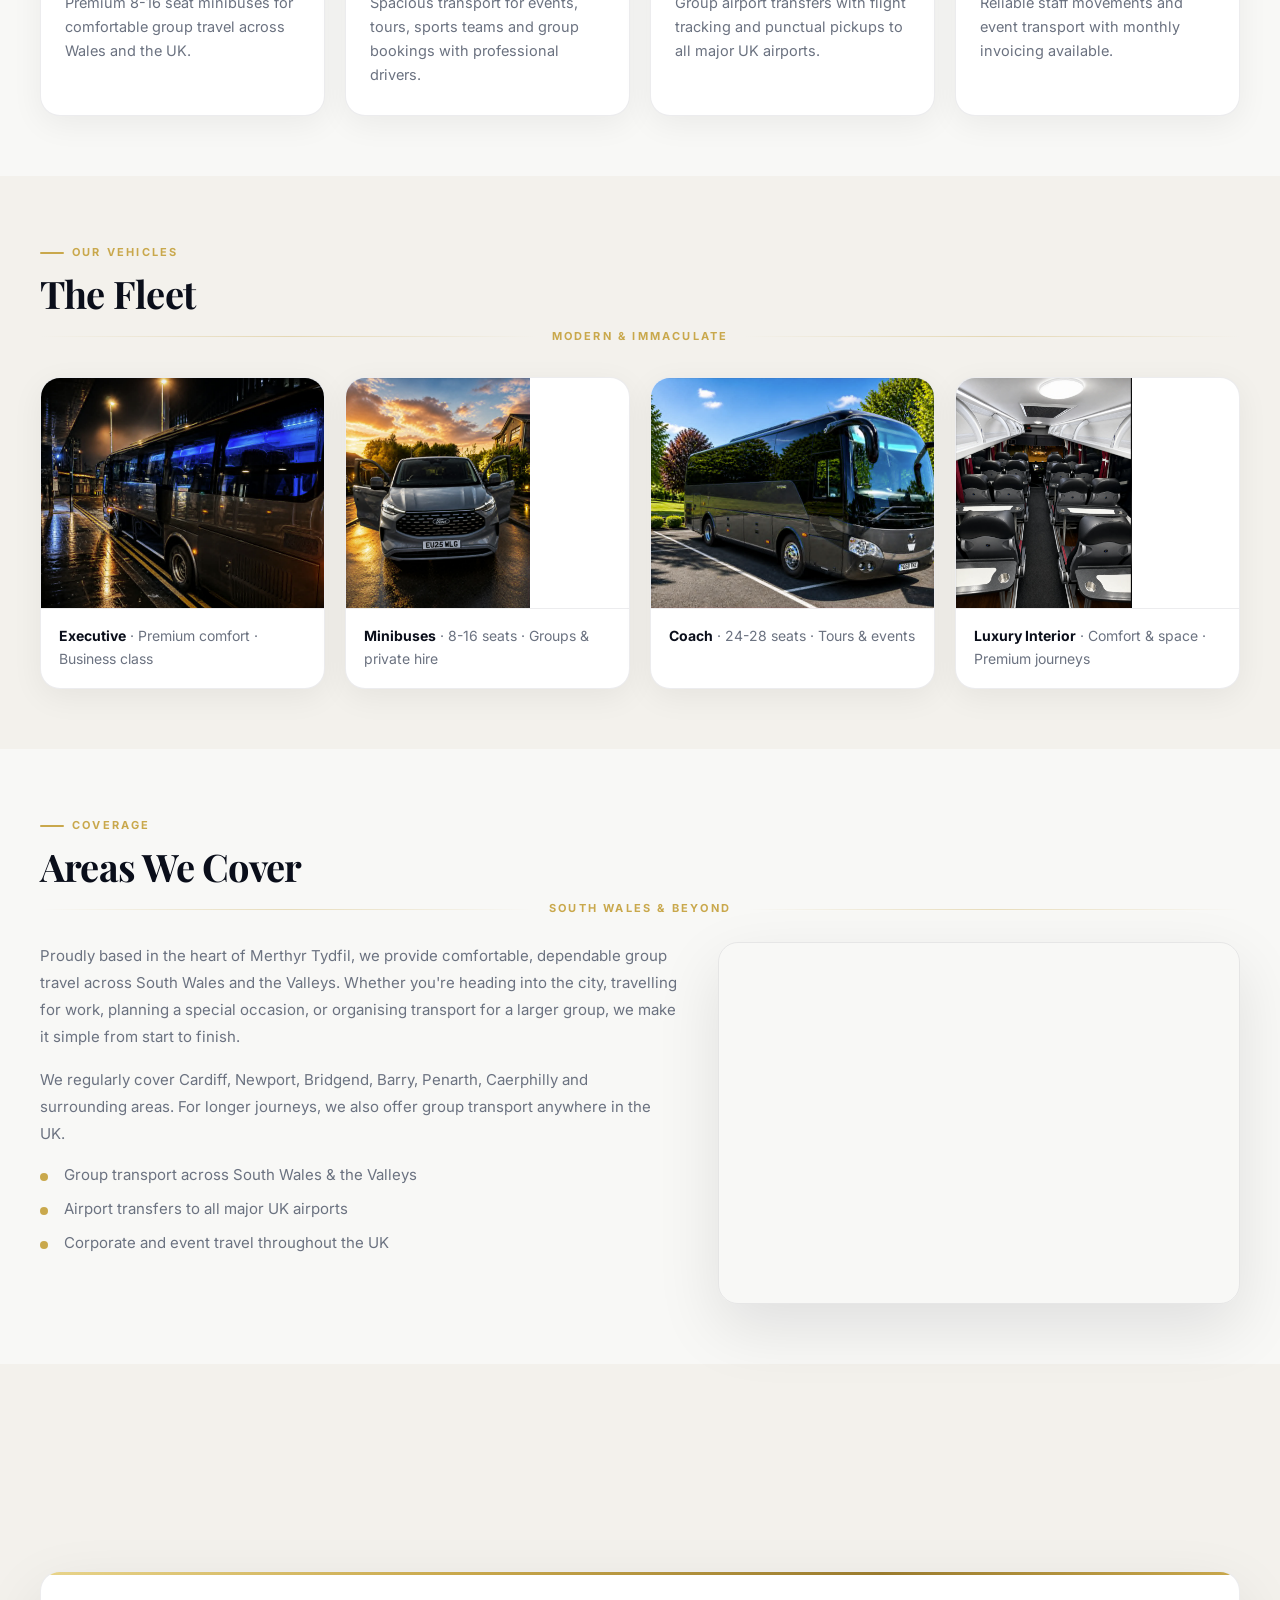
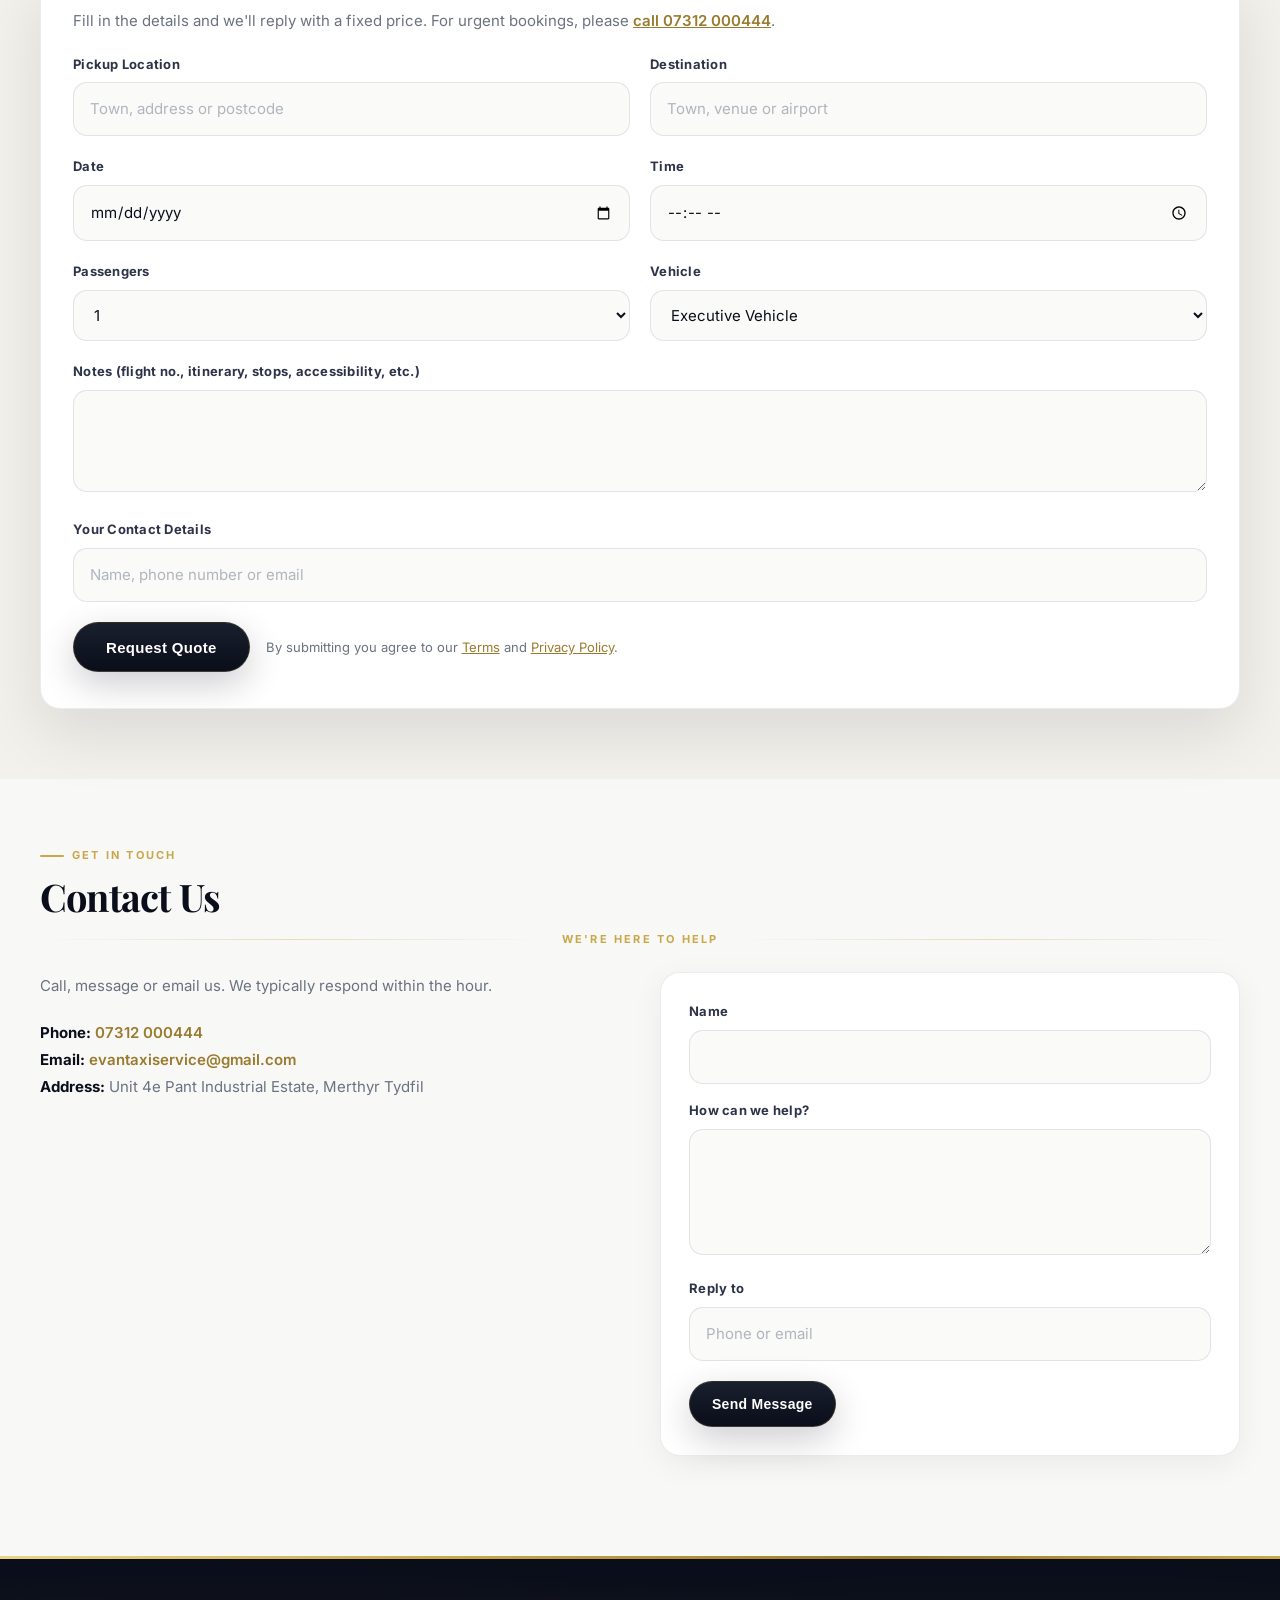
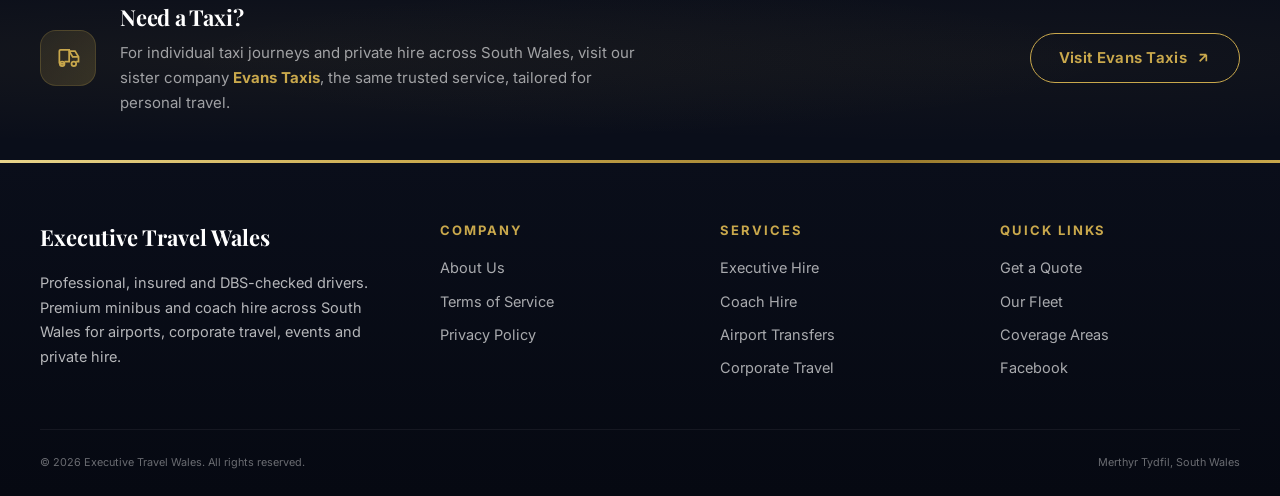
==== commit bdf2051f: "Remove em dashes from copy and add interior-3 to gallery - Replace em dashes with commas, full stops" ====
--- a/index.html
+++ b/index.html
@@ -6,7 +6,7 @@
   <meta name="viewport" content="width=device-width, initial-scale=1" />
 
   <title>Executive Travel Wales | Premium Minibus &amp; Coach Hire</title>
-  <meta name="description" content="Executive Travel Wales — premium minibus and coach hire across South Wales. Airport transfers, corporate travel, events and group transport with professional DBS-checked drivers." />
+  <meta name="description" content="Executive Travel Wales: premium minibus and coach hire across South Wales. Airport transfers, corporate travel, events and group transport with professional DBS-checked drivers." />
   <meta name="theme-color" content="#0a0e1a" />
   <meta name="google-site-verification" content="XU6LodgnW0lVkh-CqBrPJkePehv5oGIYyOLi4uN_EjU" />
   <link rel="canonical" href="https://executivetravel.wales/" />
@@ -15,12 +15,12 @@
   <meta property="og:type" content="business.business" />
   <meta property="og:url" content="https://executivetravel.wales/" />
   <meta property="og:title" content="Executive Travel Wales | Premium Minibus &amp; Coach Hire" />
-  <meta property="og:description" content="Executive Travel Wales — premium minibus and coach hire across South Wales. Airport transfers, corporate travel, events and group transport with professional DBS-checked drivers." />
+  <meta property="og:description" content="Executive Travel Wales: premium minibus and coach hire across South Wales. Airport transfers, corporate travel, events and group transport with professional DBS-checked drivers." />
   <meta property="og:image" content="https://executivetravel.wales/assets/og-image.jpg" />
   <meta name="twitter:card" content="summary_large_image" />
   <meta name="twitter:url" content="https://executivetravel.wales/" />
   <meta name="twitter:title" content="Executive Travel Wales | Premium Minibus &amp; Coach Hire" />
-  <meta name="twitter:description" content="Executive Travel Wales — premium minibus and coach hire across South Wales. Airport transfers, corporate travel, events and group transport." />
+  <meta name="twitter:description" content="Executive Travel Wales: premium minibus and coach hire across South Wales. Airport transfers, corporate travel, events and group transport." />
   
   <link rel="preconnect" href="https://fonts.googleapis.com">
   <link rel="preconnect" href="https://fonts.gstatic.com" crossorigin>
@@ -129,7 +129,7 @@
   </header>
 
   <!-- HERO -->
-  <section class="hero hero-carousel" id="home" role="region" aria-label="Hero — Executive Travel Wales">
+  <section class="hero hero-carousel" id="home" role="region" aria-label="Hero: Executive Travel Wales">
     <div class="slides" aria-hidden="true">
       <figure class="slide is-active">
         <img src="assets/bus1-new.jpg" alt="Executive Travel minibus on road" fetchpriority="high" decoding="async">
@@ -198,7 +198,7 @@
     <div class="container">
       <div class="testimonial-inner reveal">
         <blockquote>
-          “We use Executive Travel for all our corporate trips — punctual, professional
+          “We use Executive Travel for all our corporate trips. Punctual, professional
           drivers and immaculate minibuses. Highly recommended.”
         </blockquote>
         <div class="byline">
@@ -263,7 +263,7 @@
           <div class="section-label">What We Offer</div>
           <h2 id="services-title">Our Services</h2>
           <div class="gold-divider"><span>Excellence in Every Journey</span></div>
-          <p class="section-desc">Executive hire, group transport and dependable long-distance travel. Tell us where and when — we handle the rest.</p>
+          <p class="section-desc">Executive hire, group transport and dependable long-distance travel. Tell us where and when. We handle the rest.</p>
         </div>
 
         <div class="card-grid" role="list">
@@ -353,7 +353,7 @@
           </button>
           <button type="button" class="fleet-card reveal reveal-delay-4"
             data-gallery-title="Luxury Interior"
-            data-gallery-images="assets/interior-1.png|Luxury interior,assets/interior-2.png|Luxury interior,assets/fleet-interior-1600.jpg|Luxury interior,assets/bus4-new.jpg|Luxury minibus interior,assets/IMG_2242.jpg|Vehicle interior detail,assets/IMG_8484.JPG|Vehicle interior detail">
+            data-gallery-images="assets/interior-1.png|Luxury interior,assets/interior-2.png|Luxury interior,assets/interior-3.png|Luxury interior,assets/fleet-interior-1600.jpg|Luxury interior,assets/bus4-new.jpg|Luxury minibus interior,assets/IMG_2242.jpg|Vehicle interior detail,assets/IMG_8484.JPG|Vehicle interior detail">
             <span class="fleet-card-media">
               <img src="assets/interior-1.png" alt="Luxury interior" loading="lazy" />
               <span class="fleet-card-badge" aria-hidden="true">
@@ -488,7 +488,7 @@
 
         <div class="contact-grid">
           <div class="contact-info reveal">
-            <p>Call, message or email us — we typically respond within the hour.</p>
+            <p>Call, message or email us. We typically respond within the hour.</p>
             <p style="margin-top:20px;">
               <strong style="color:var(--ink);">Phone:</strong> <a href="tel:+447312000444">07312 000444</a><br>
               <strong style="color:var(--ink);">Email:</strong> <a href="mailto:evantaxiservice@gmail.com">evantaxiservice@gmail.com</a><br>
@@ -533,7 +533,7 @@
         </div>
         <div>
           <h3 class="sister-title">Need a Taxi?</h3>
-          <p class="sister-text">For individual taxi journeys and private hire across South Wales, visit our sister company <strong>Evans Taxis</strong> — the same trusted service, tailored for personal travel.</p>
+          <p class="sister-text">For individual taxi journeys and private hire across South Wales, visit our sister company <strong>Evans Taxis</strong>, the same trusted service, tailored for personal travel.</p>
         </div>
       </div>
       <a href="https://evans-taxis.co.uk/" target="_blank" rel="noopener noreferrer" class="btn btn-gold sister-cta">
--- a/css/styles.css
+++ b/css/styles.css
@@ -1,5 +1,5 @@
 /* ============================================================
-   Executive Travel Wales — Master Stylesheet
+   Executive Travel Wales - Master Stylesheet
    ============================================================ */
 
 /* ===== 1. DESIGN TOKENS ===== */
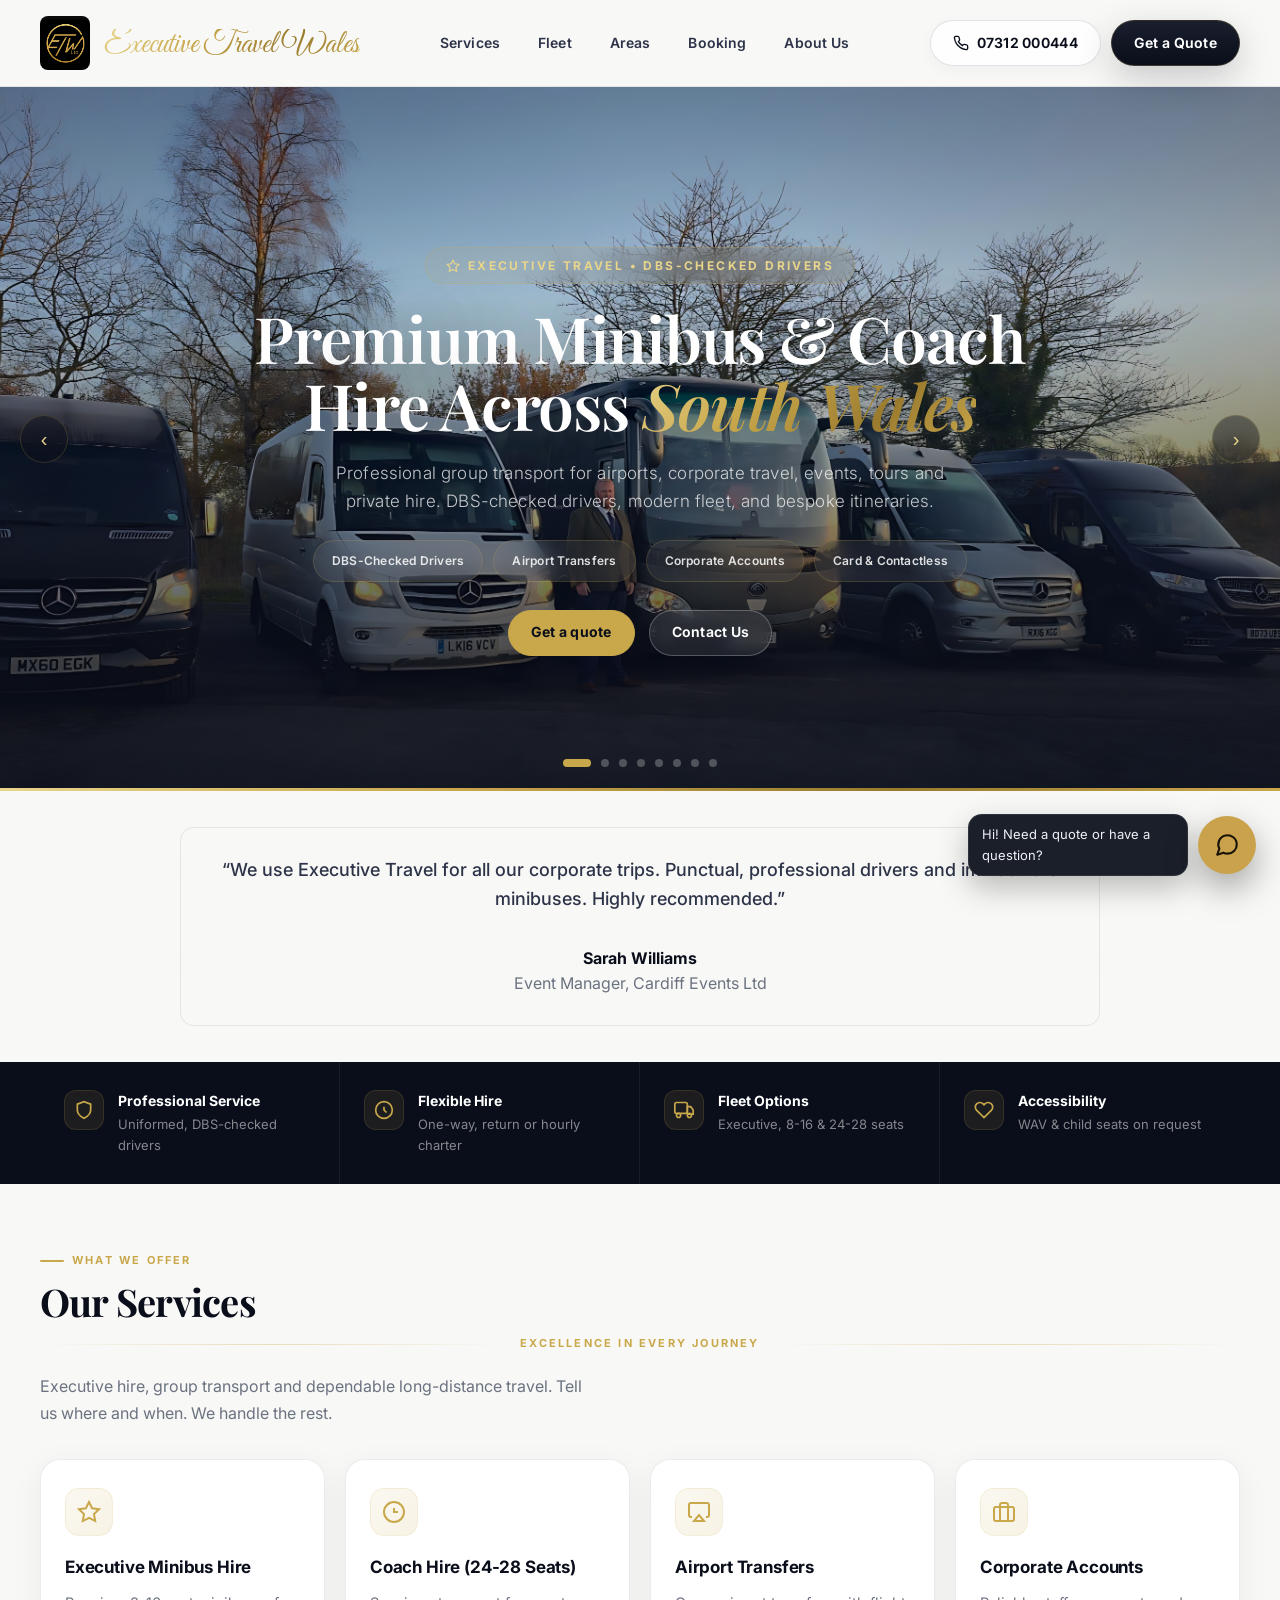
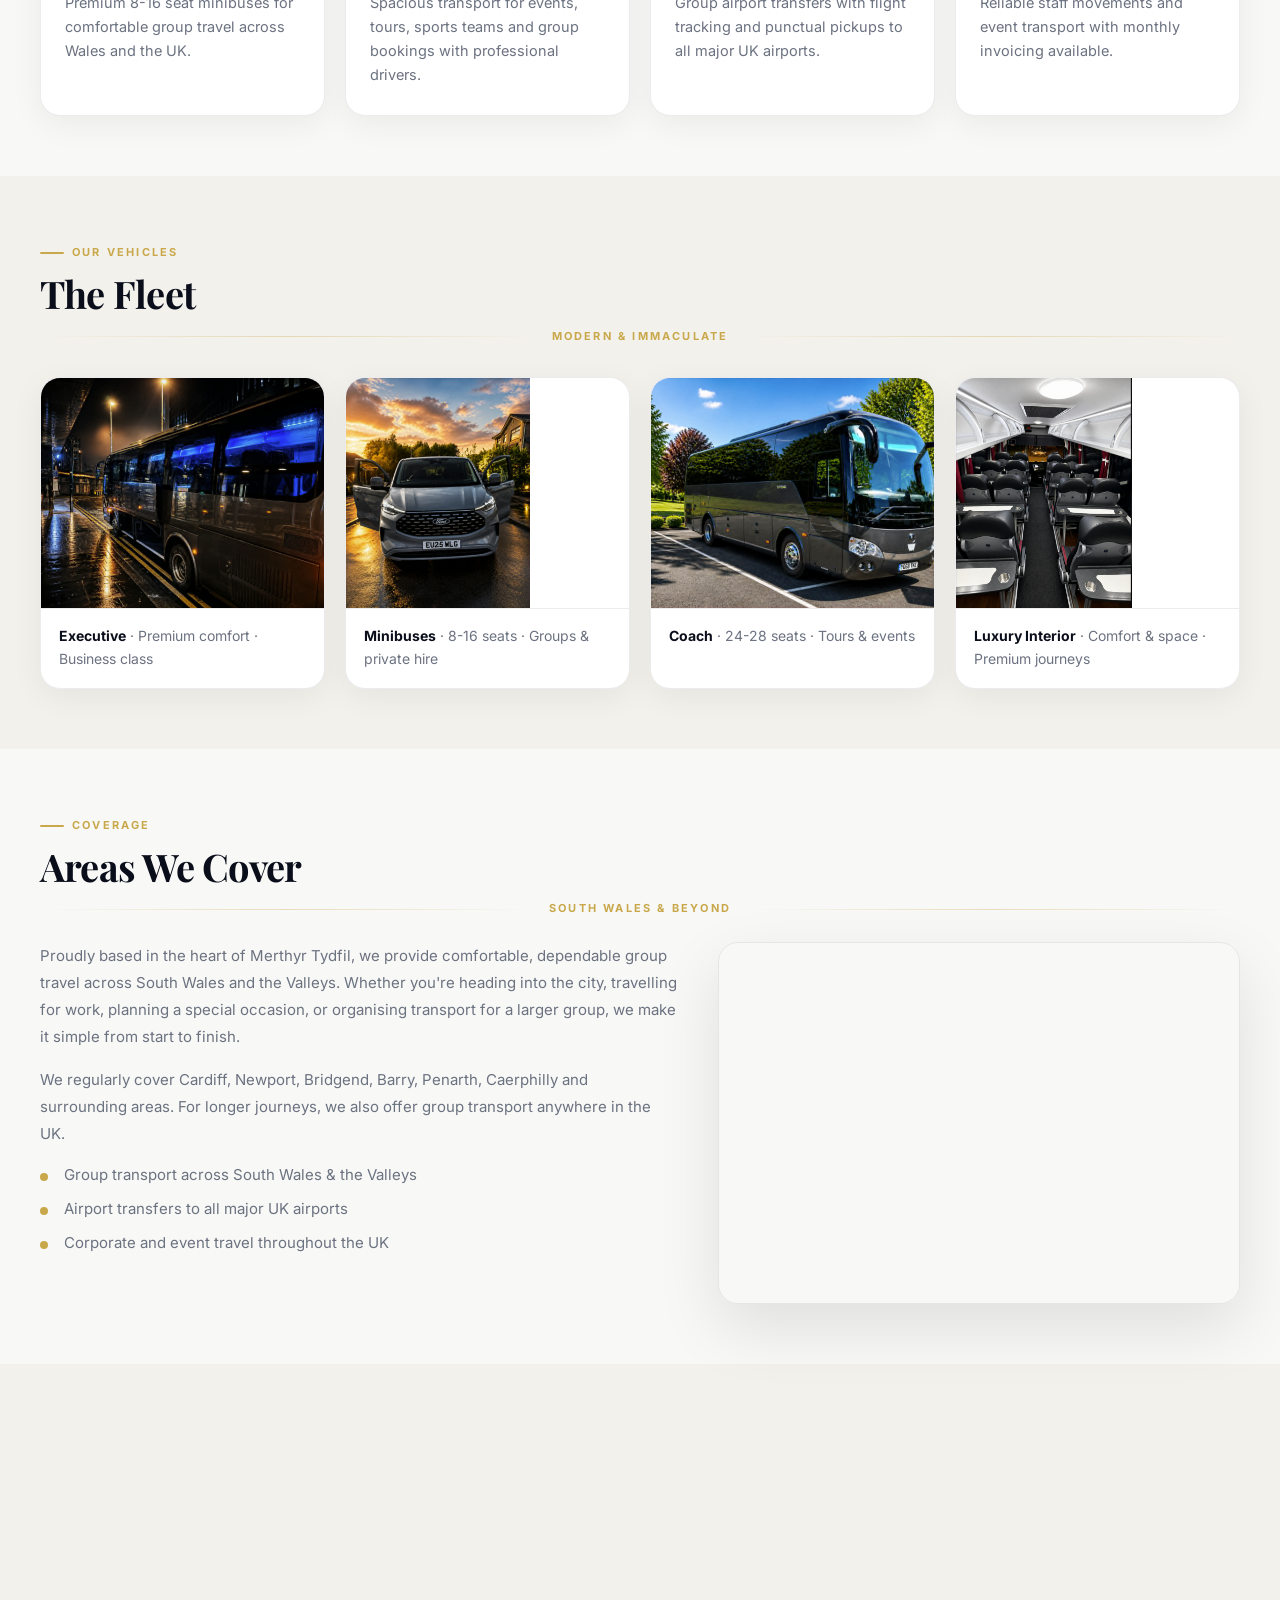
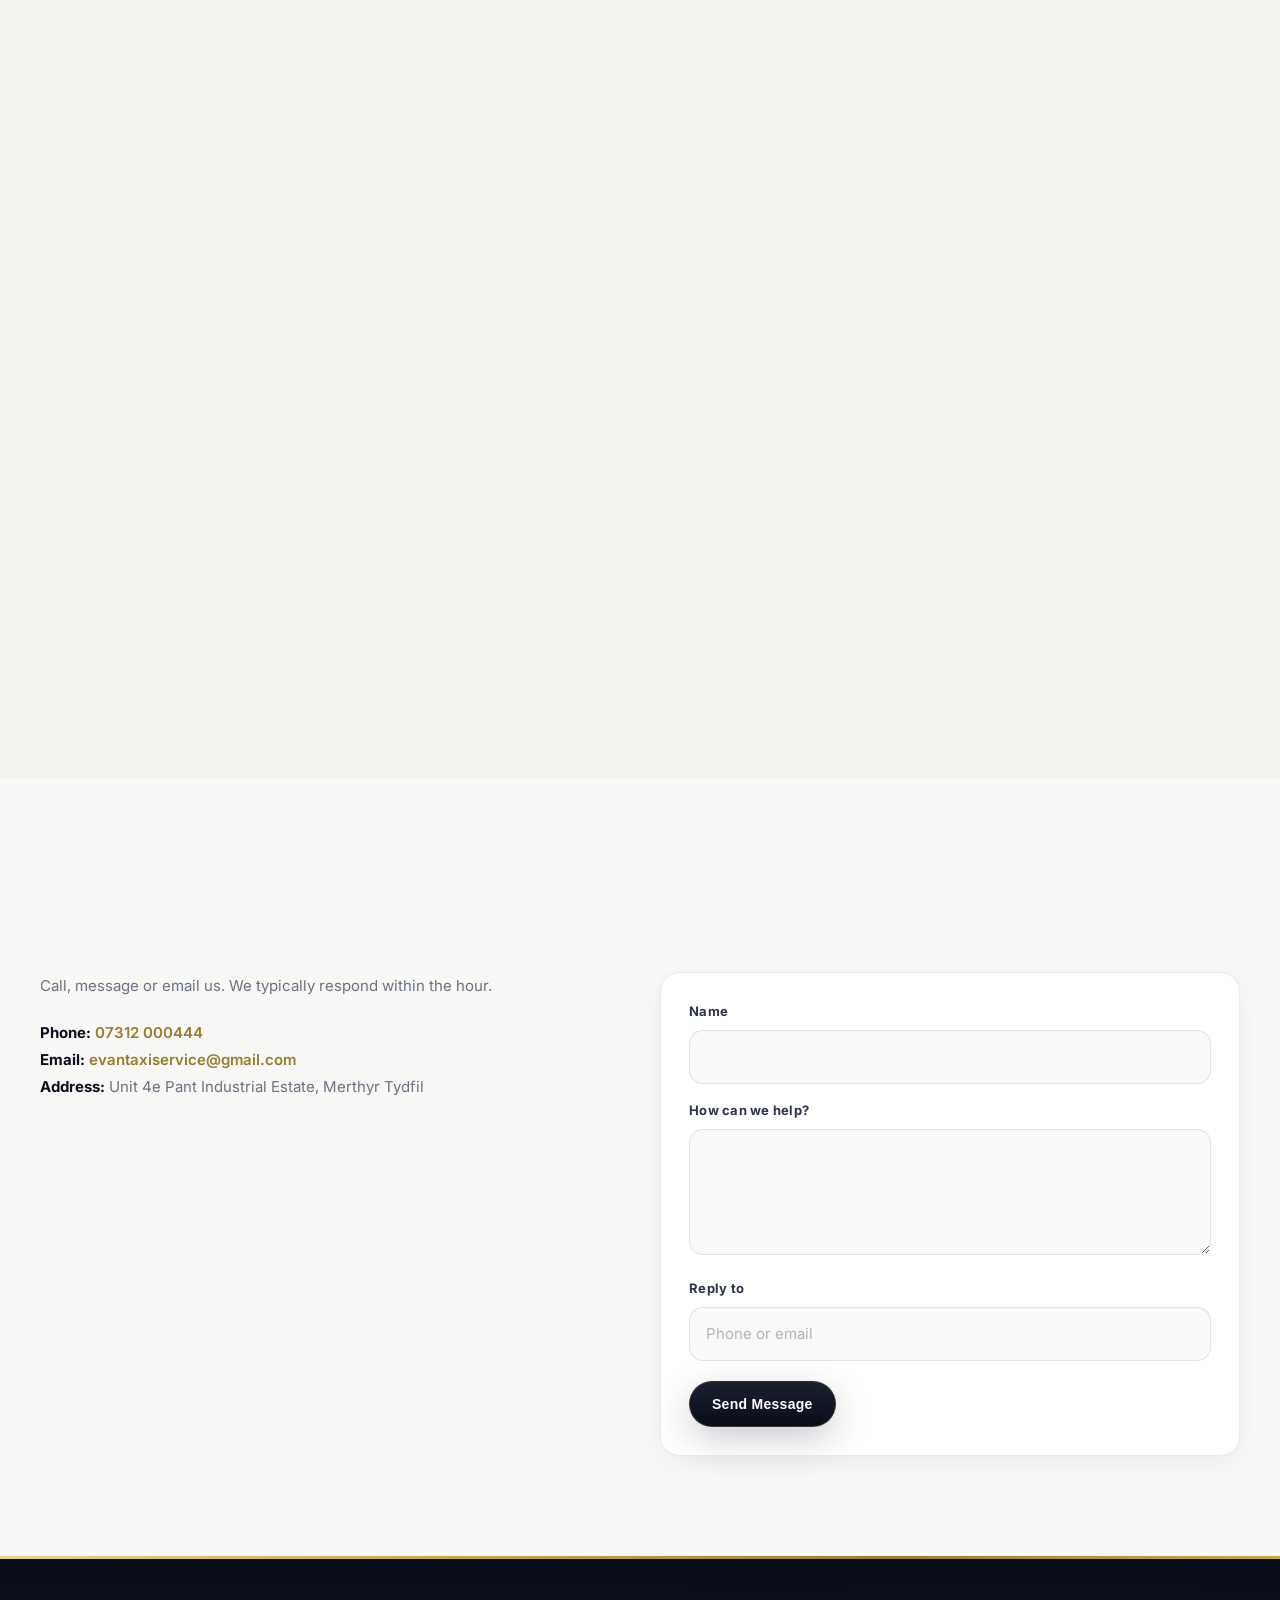
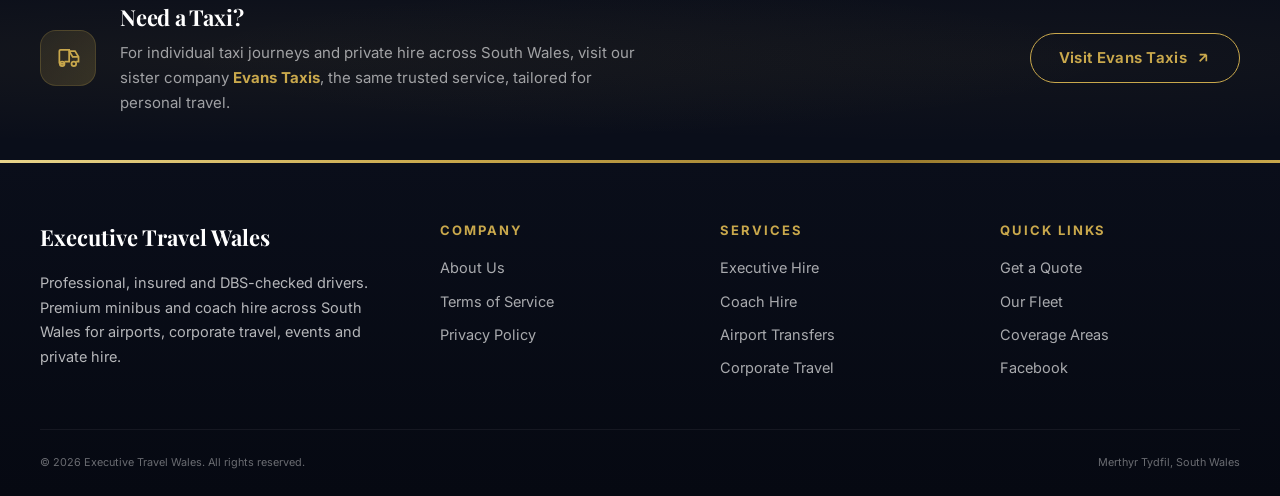
==== commit a1771c24: "Add AI chat widget and Cloudflare Worker backend - Embeddable widget (widget/widget.js) added to all" ====
--- a/index.html
+++ b/index.html
@@ -618,5 +618,11 @@
   </div>
 
   <script src="js/main.js" defer></script>
+
+  <!-- Executive Travel Wales AI chat widget -->
+  <script src="/widget/widget.js"
+    data-worker-url="https://executive-travel-wales-chatbot.evanstaxis.workers.dev"
+    data-accent="#c9a24b"
+    data-greeting="Hi! Need a quote or have a question?"></script>
 </body>
 </html>
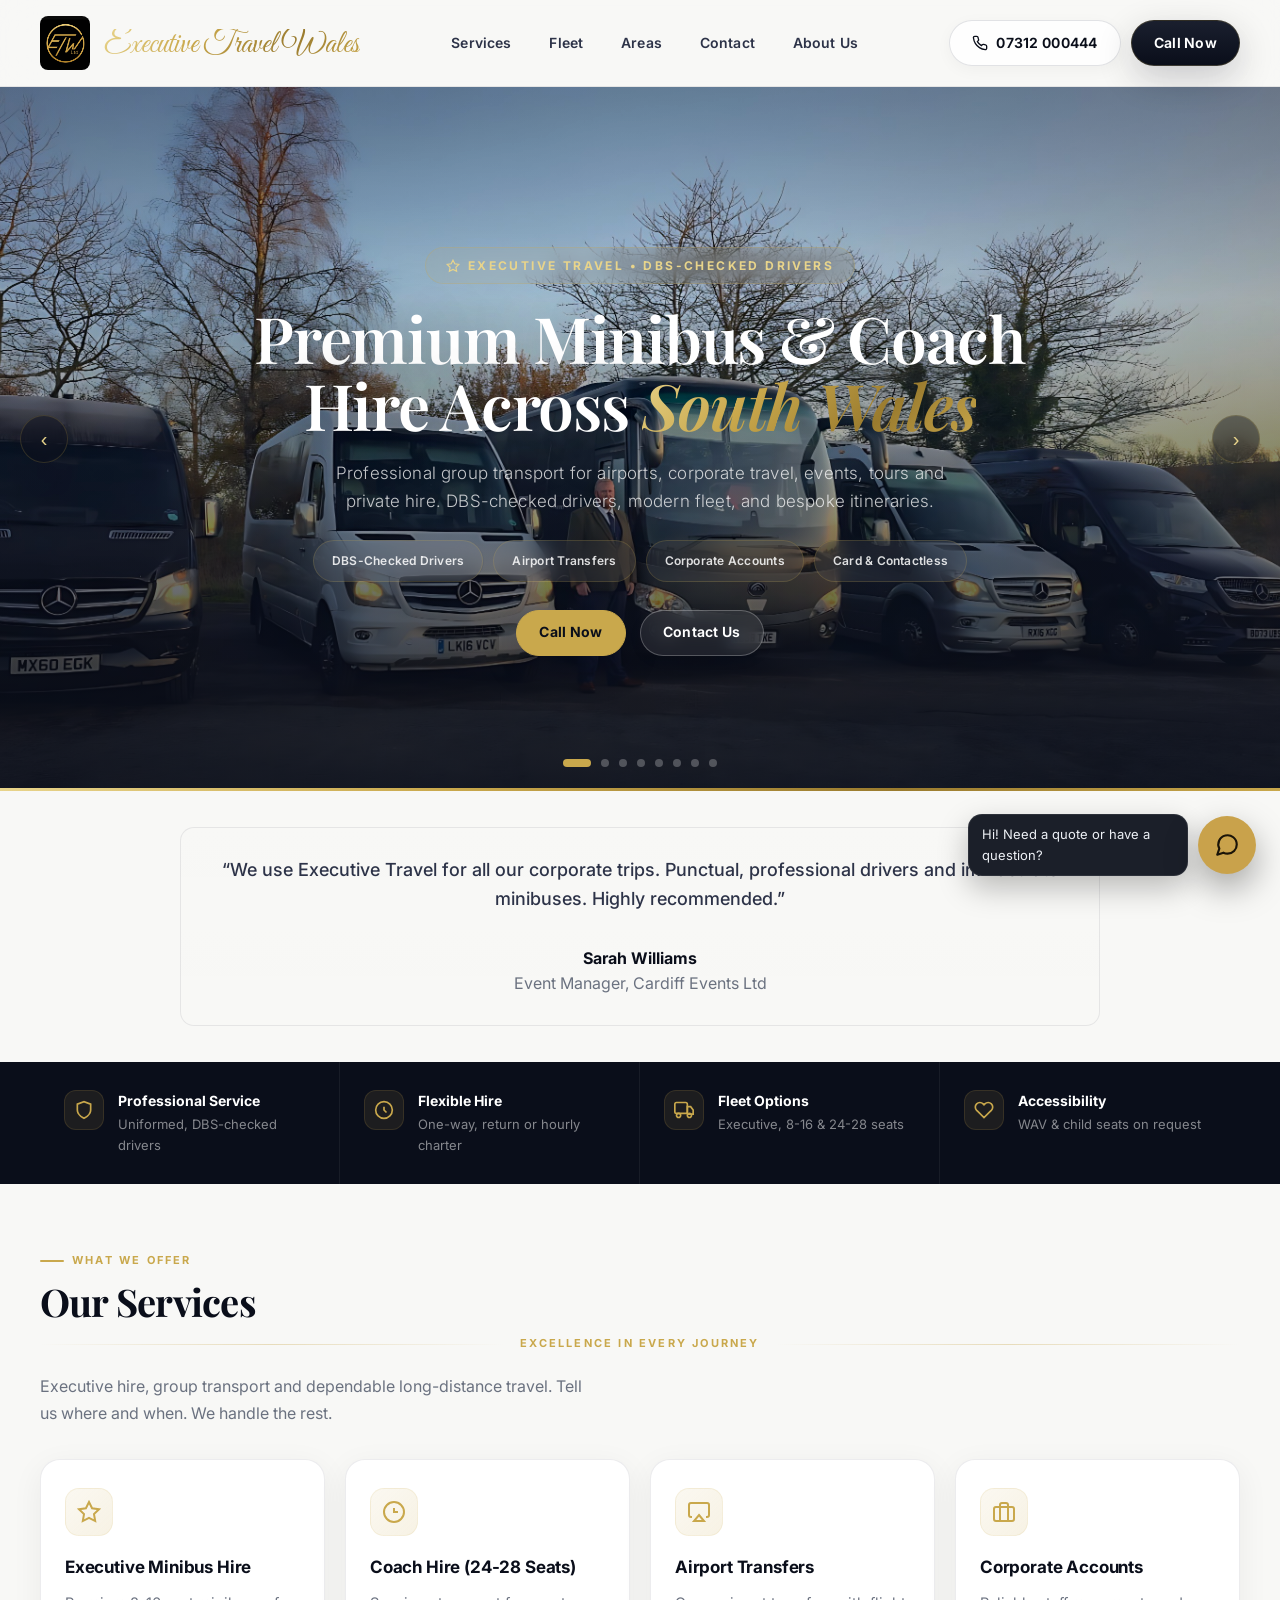
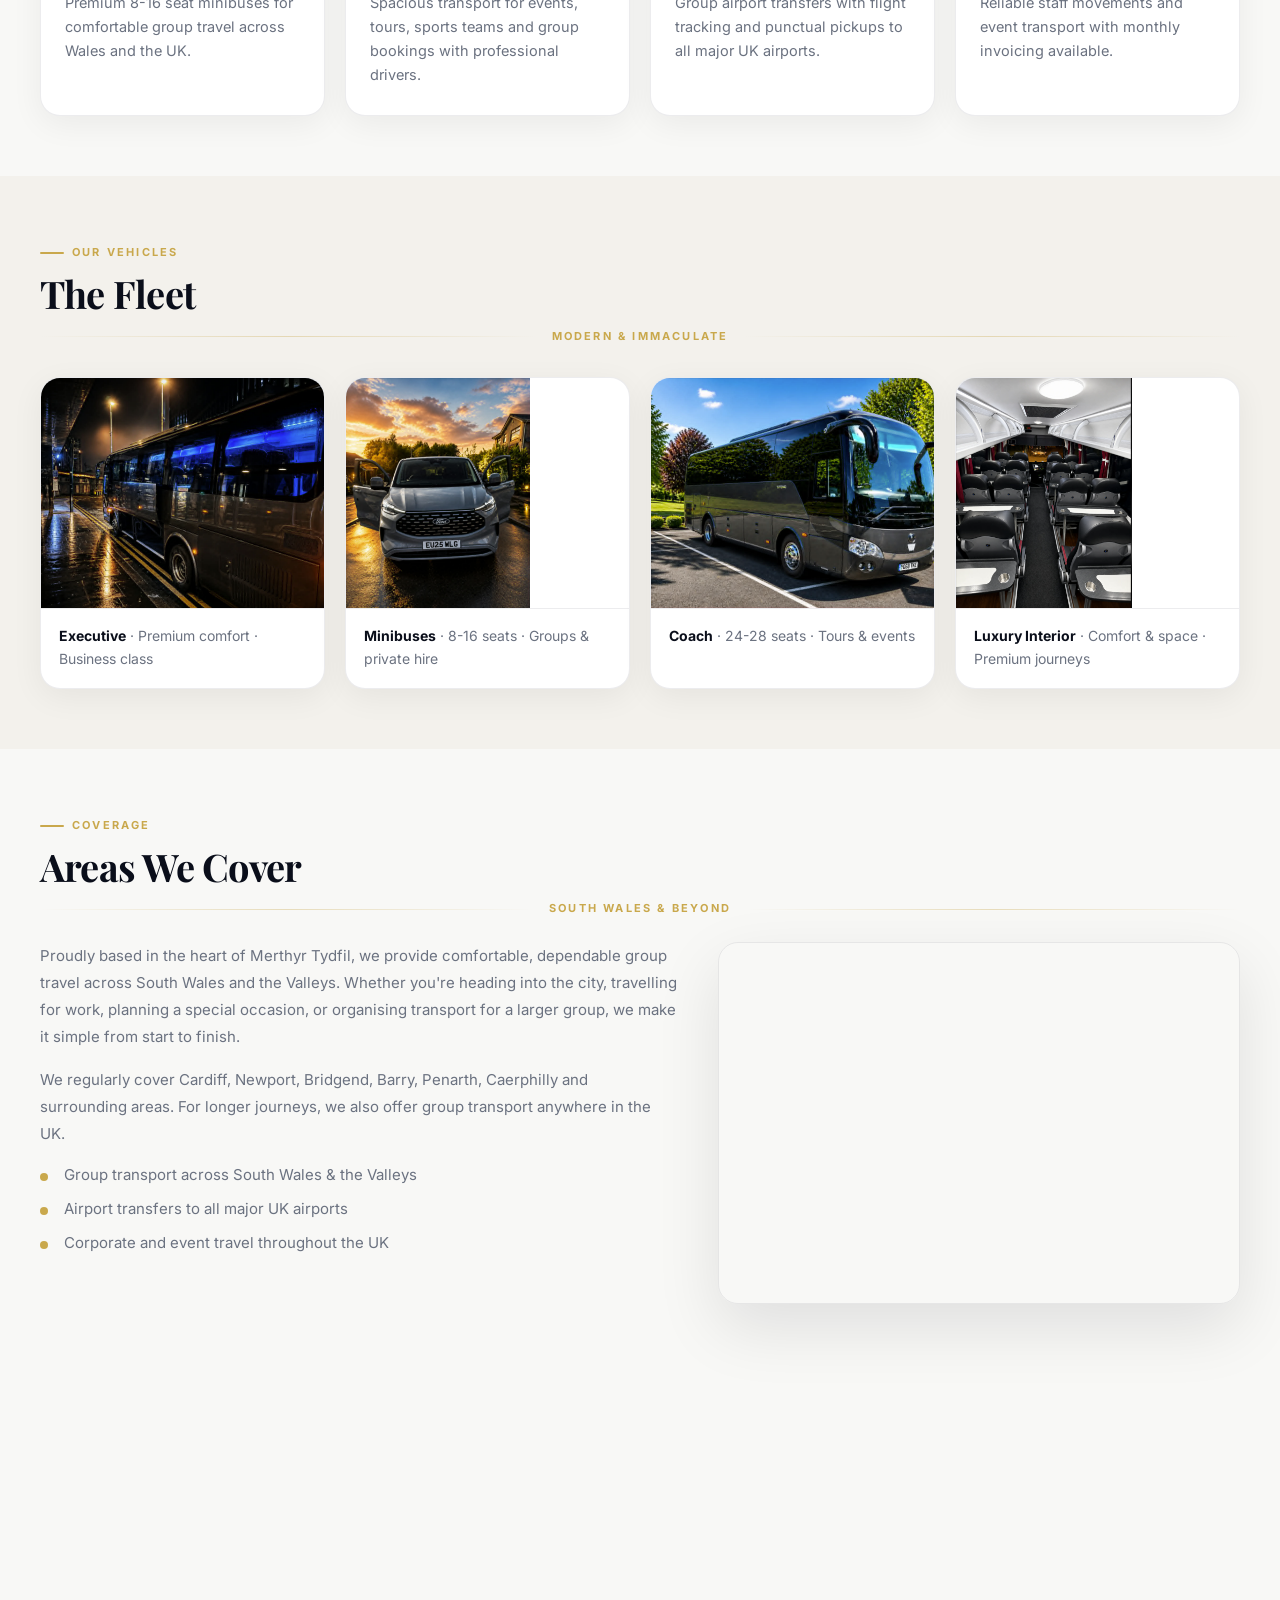
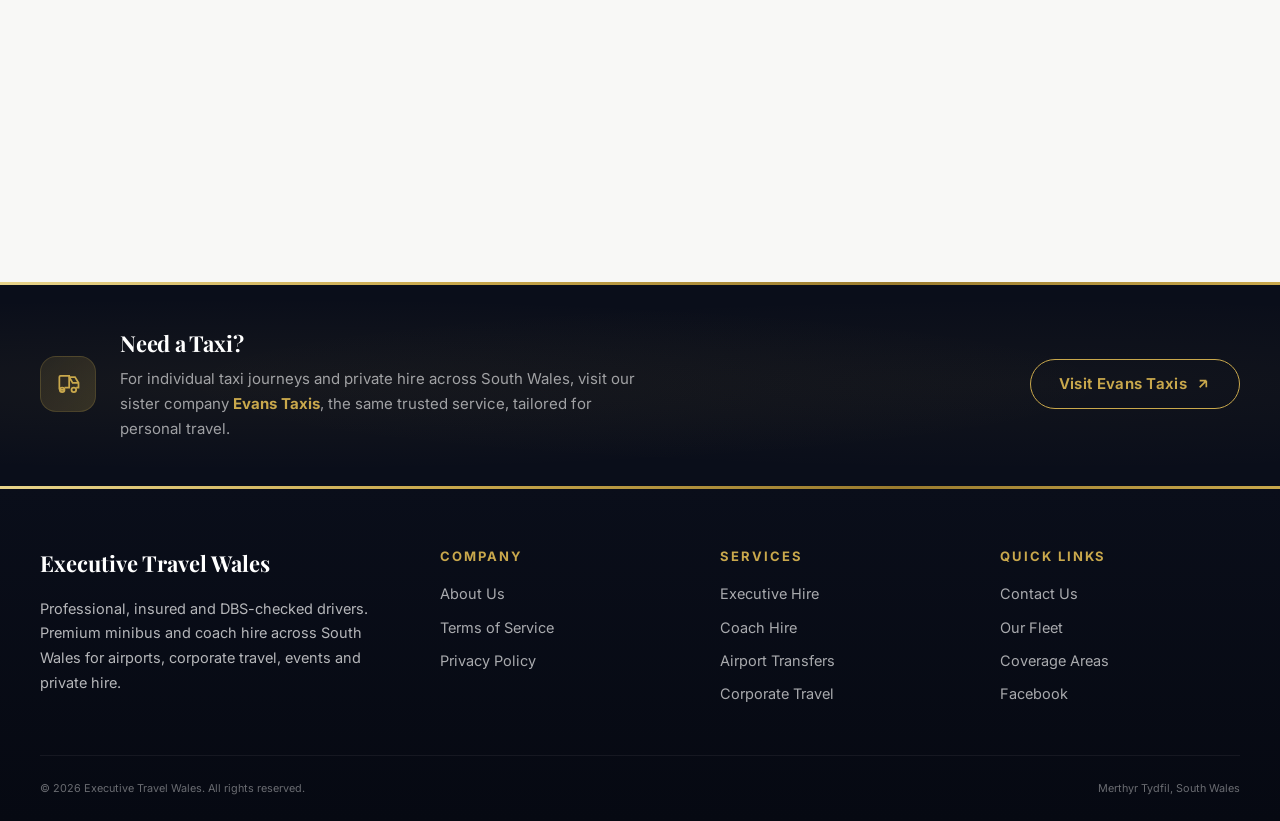
==== commit 1a569d23: "Remove quote + contact forms; funnel to Call Now + chat widget Drop the "Request a Quote" booking se" ====
--- a/index.html
+++ b/index.html
@@ -114,7 +114,7 @@
         <a href="#services">Services</a>
         <a href="#fleet">Fleet</a>
         <a href="#areas">Areas</a>
-        <a href="#quote">Booking</a>
+        <a href="#contact">Contact</a>
         <a href="aboutus.html">About Us</a>
       </nav>
 
@@ -123,7 +123,7 @@
           <svg style="width:16px;height:16px;margin-right:8px" fill="none" stroke="currentColor" stroke-width="2" viewBox="0 0 24 24"><path d="M22 16.92v3a2 2 0 01-2.18 2 19.79 19.79 0 01-8.63-3.07 19.5 19.5 0 01-6-6A19.79 19.79 0 012.12 4.18 2 2 0 014.11 2h3a2 2 0 012 1.72c.127.96.361 1.903.7 2.81a2 2 0 01-.45 2.11L8.09 9.91a16 16 0 006 6l1.27-1.27a2 2 0 012.11-.45c.907.339 1.85.573 2.81.7A2 2 0 0122 16.92z"/></svg>
           07312 000444
         </a>
-        <a class="btn btn-primary" href="#quote">Get a Quote</a>
+        <a class="btn btn-primary" href="tel:+447312000444">Call Now</a>
       </div>
     </div>
   </header>
@@ -182,7 +182,7 @@
         </div>
 
         <div class="hero-ctas">
-          <a href="#quote" class="btn btn-primary" id="primary-cta">Get a quote</a>
+          <a href="tel:+447312000444" class="btn btn-primary" id="primary-cta">Call Now</a>
           <a href="#contact" class="btn btn-outline">Contact Us</a>
         </div>
       </div>
@@ -405,78 +405,6 @@
       </div>
     </section>
 
-    <!-- BOOKING -->
-    <section id="quote" aria-labelledby="quote-title" style="background:var(--bg-warm);padding:70px 0;">
-      <div class="container">
-        <div class="reveal">
-          <div class="section-label">Book Now</div>
-          <h2 id="quote-title">Request a Quote</h2>
-          <div class="gold-divider"><span>Fast &amp; Free Estimates</span></div>
-        </div>
-
-        <form
-          class="quote reveal"
-          id="quoteForm"
-          aria-describedby="quote-help"
-        >
-          <input type="hidden" name="access_key" value="48b5477b-e54a-46de-82a1-80fe99ff0a47">
-          <input type="hidden" name="subject" value="New Booking Request – Executive Travel Wales">
-          <input type="hidden" name="from_name" value="Executive Travel Wales Website">
-          <p id="quote-help" class="muted full" style="font-size:15px;line-height:1.7;">
-            Fill in the details and we'll reply with a fixed price. For urgent bookings, please
-            <a href="tel:+447312000444" style="color:var(--gold-dark);font-weight:600;">call 07312 000444</a>.
-          </p>
-
-          <div>
-            <label for="pickup">Pickup Location</label>
-            <input id="pickup" name="pickup" placeholder="Town, address or postcode" autocomplete="address-line1" required />
-          </div>
-          <div>
-            <label for="dropoff">Destination</label>
-            <input id="dropoff" name="dropoff" placeholder="Town, venue or airport" required />
-          </div>
-          <div>
-            <label for="date">Date</label>
-            <input id="date" name="date" type="date" required />
-          </div>
-          <div>
-            <label for="time">Time</label>
-            <input id="time" name="time" type="time" required />
-          </div>
-          <div>
-            <label for="passengers">Passengers</label>
-            <select id="passengers" name="passengers">
-              <option>1</option><option>2</option><option>3</option><option>4</option>
-              <option>5</option><option>6</option><option>7</option><option>8+</option>
-            </select>
-          </div>
-          <div>
-            <label for="vehicle">Vehicle</label>
-            <select id="vehicle" name="vehicle">
-              <option>Executive Vehicle</option>
-              <option>Minibus (8 seats)</option>
-              <option>Minibus (16 seats)</option>
-              <option>Coach (24 seats)</option>
-              <option>Coach (28 seats)</option>
-            </select>
-          </div>
-          <div class="full">
-            <label for="notes">Notes (flight no., itinerary, stops, accessibility, etc.)</label>
-            <textarea id="notes" name="notes" rows="3"></textarea>
-          </div>
-          <div class="full">
-            <label for="contact">Your Contact Details</label>
-            <input id="contact" name="contact" placeholder="Name, phone number or email" required />
-          </div>
-          <div class="full" style="display:flex;align-items:center;gap:16px;flex-wrap:wrap;">
-            <button class="btn btn-primary" type="submit" style="height:50px;padding:0 32px;font-size:15px;">Request Quote</button>
-            <small class="muted" style="font-size:13px;">By submitting you agree to our <a href="terms.html" style="color:var(--gold-dark);">Terms</a> and <a href="privacy.html" style="color:var(--gold-dark);">Privacy Policy</a>.</small>
-          </div>
-          <p id="quote-success" class="full hidden" role="status">Thanks! We'll get back to you shortly.</p>
-        </form>
-      </div>
-    </section>
-
     <!-- CONTACT -->
     <section id="contact" aria-labelledby="contact-title">
       <div class="container">
@@ -488,37 +416,17 @@
 
         <div class="contact-grid">
           <div class="contact-info reveal">
-            <p>Call, message or email us. We typically respond within the hour.</p>
+            <p>Call us any time, or tap the chat button in the corner for a fast quote. We typically respond within the hour.</p>
             <p style="margin-top:20px;">
               <strong style="color:var(--ink);">Phone:</strong> <a href="tel:+447312000444">07312 000444</a><br>
               <strong style="color:var(--ink);">Email:</strong> <a href="mailto:evantaxiservice@gmail.com">evantaxiservice@gmail.com</a><br>
               <strong style="color:var(--ink);">Address:</strong> <span style="color:var(--muted);">Unit 4e Pant Industrial Estate, Merthyr Tydfil</span>
             </p>
+            <p style="margin-top:24px;">
+              <a class="btn btn-primary" href="tel:+447312000444">Call Now</a>
+            </p>
           </div>
 
-          <div class="contact-card reveal reveal-delay-2">
-            <form id="contactForm">
-              <input type="hidden" name="access_key" value="48b5477b-e54a-46de-82a1-80fe99ff0a47">
-              <input type="hidden" name="subject" value="New Contact Message – Executive Travel Wales">
-              <input type="hidden" name="from_name" value="Executive Travel Wales Website">
-              <div>
-                <label for="cname">Name</label>
-                <input id="cname" name="name" required />
-              </div>
-              <div>
-                <label for="cfrom" style="margin-top:16px;">How can we help?</label>
-                <textarea id="cfrom" name="message" rows="4" required></textarea>
-              </div>
-              <div>
-                <label for="creply" style="margin-top:16px;">Reply to</label>
-                <input id="creply" name="reply" placeholder="Phone or email" required />
-              </div>
-              <div style="margin-top:20px;">
-                <button class="btn btn-primary" type="submit">Send Message</button>
-              </div>
-              <p id="contact-success" class="hidden" role="status" style="margin-top:12px;color:var(--gold-dark);font-weight:600;">Thanks! We'll reply shortly.</p>
-            </form>
-          </div>
         </div>
       </div>
     </section>
@@ -571,7 +479,7 @@
         <div>
           <h4>Quick Links</h4>
           <ul>
-            <li><a href="#quote">Get a Quote</a></li>
+            <li><a href="#contact">Contact Us</a></li>
             <li><a href="#fleet">Our Fleet</a></li>
             <li><a href="#areas">Coverage Areas</a></li>
             <li><a href="https://www.facebook.com/E-bus" target="_blank" rel="noopener noreferrer">Facebook</a></li>
